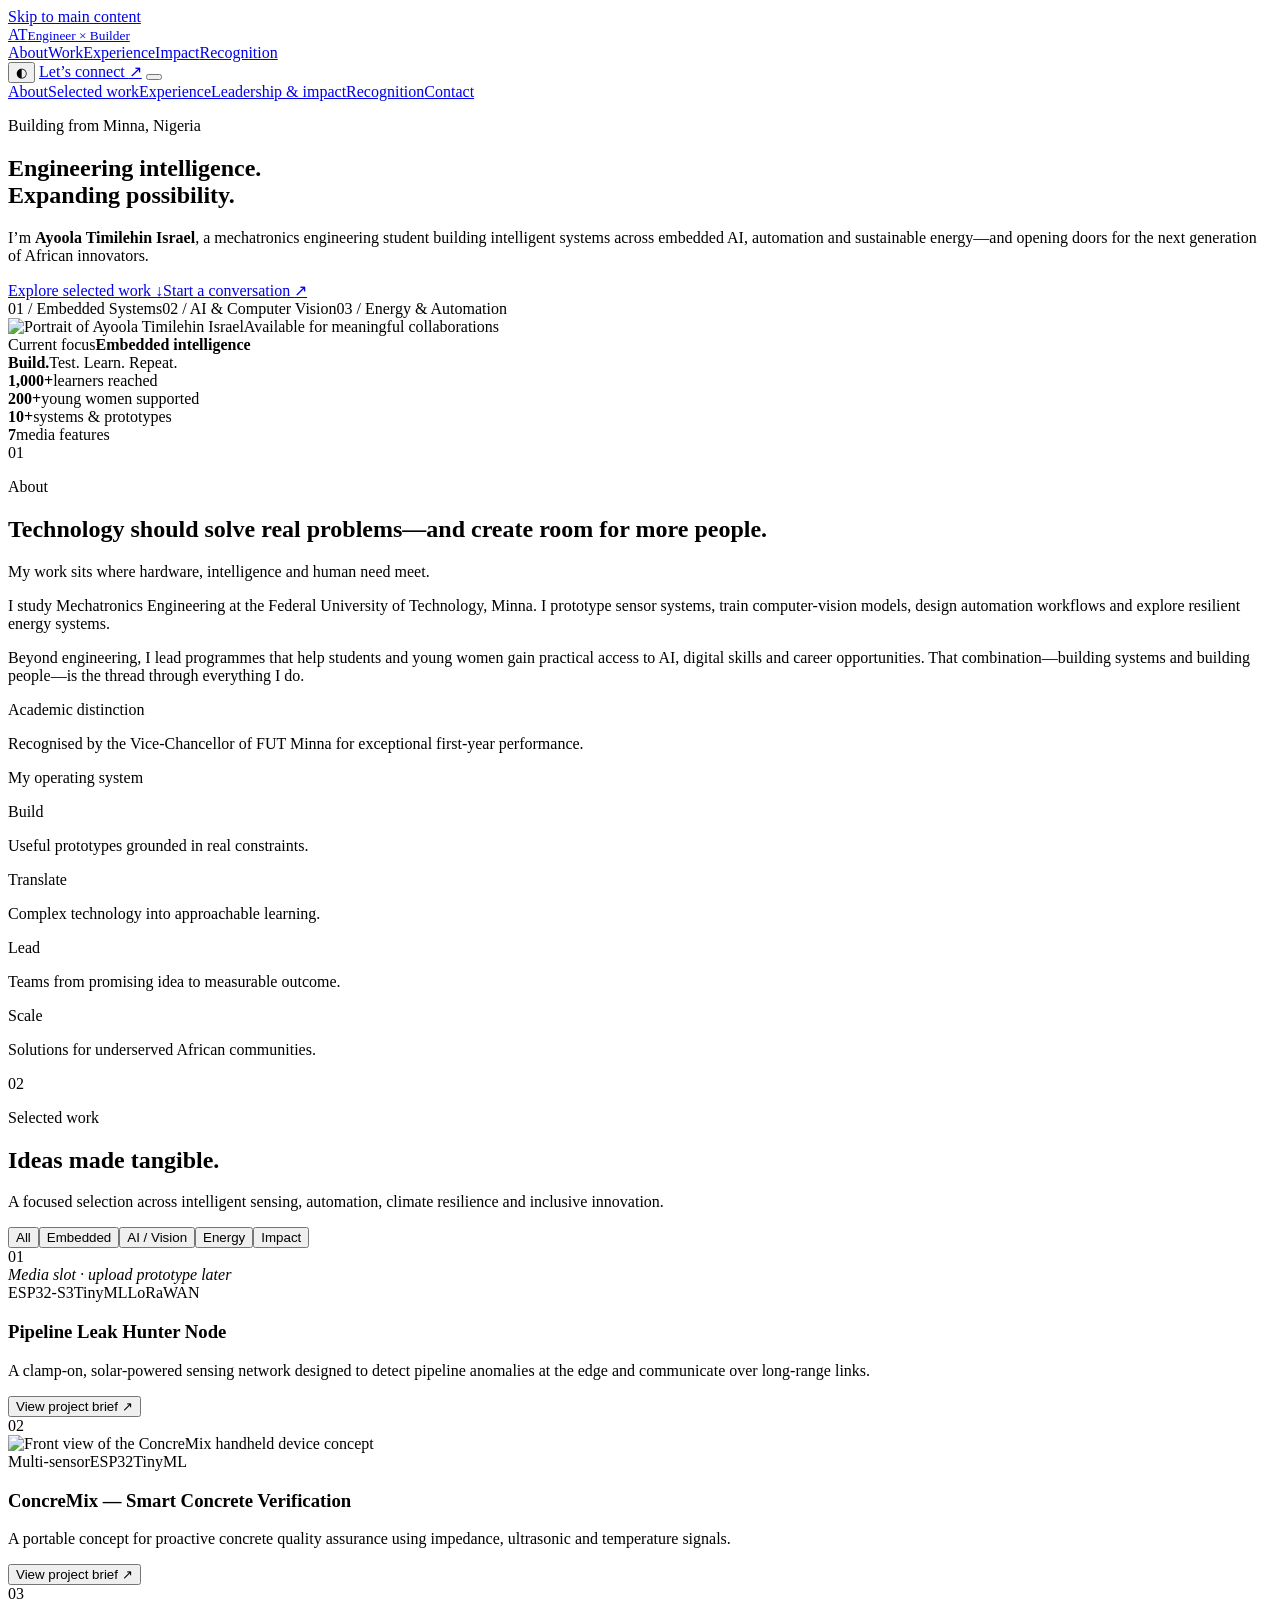
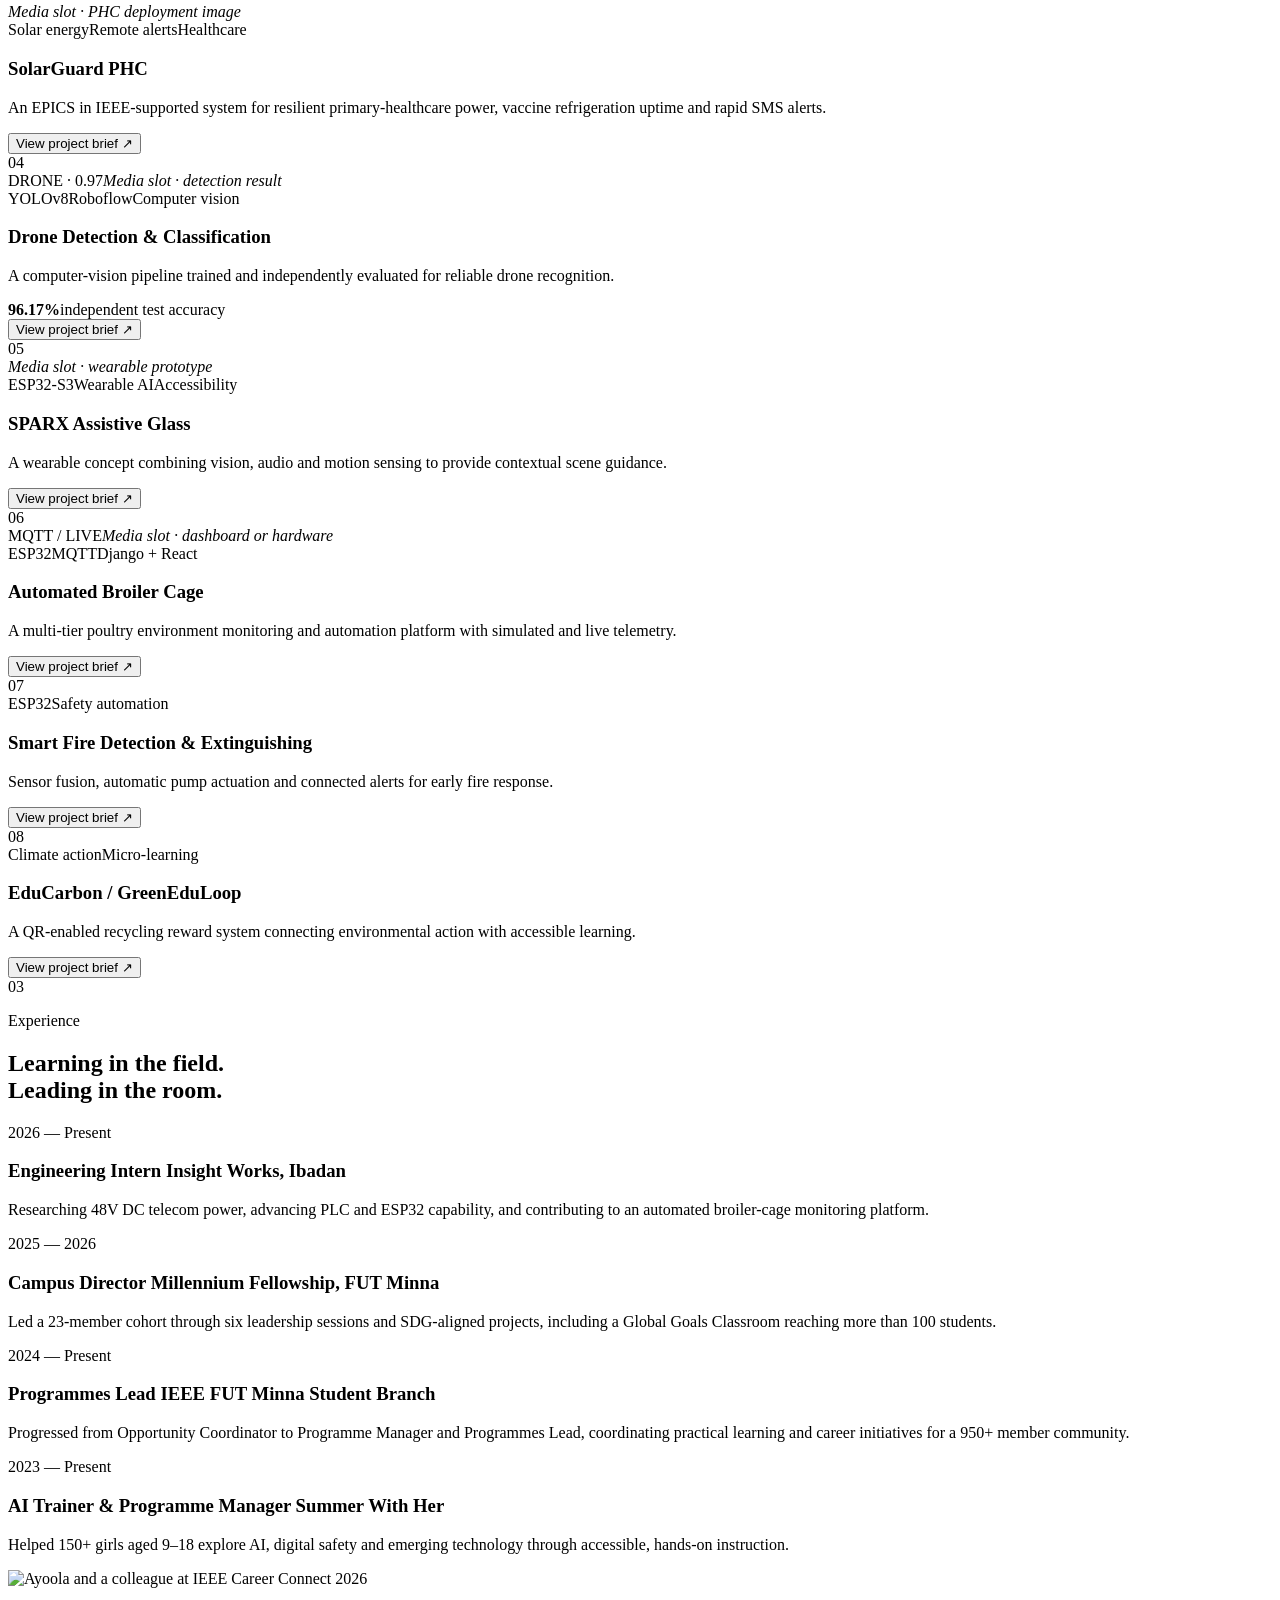
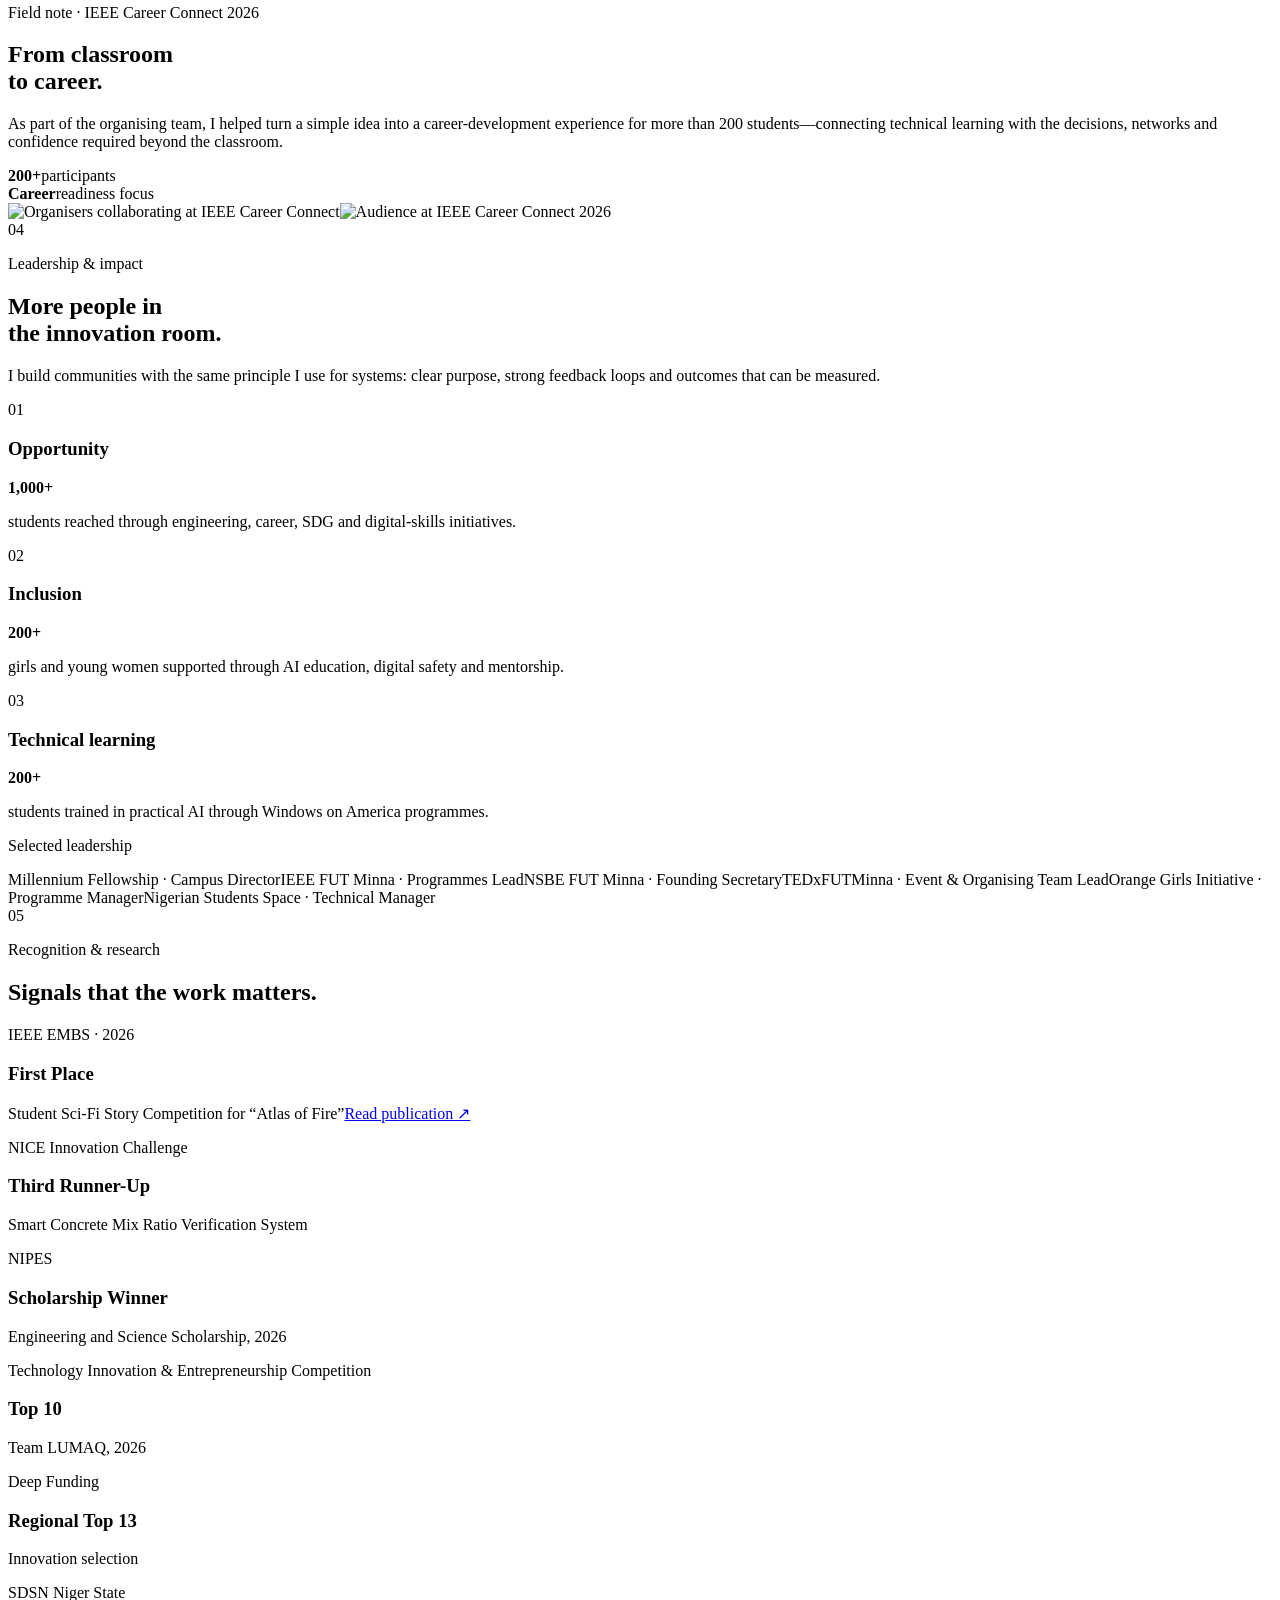
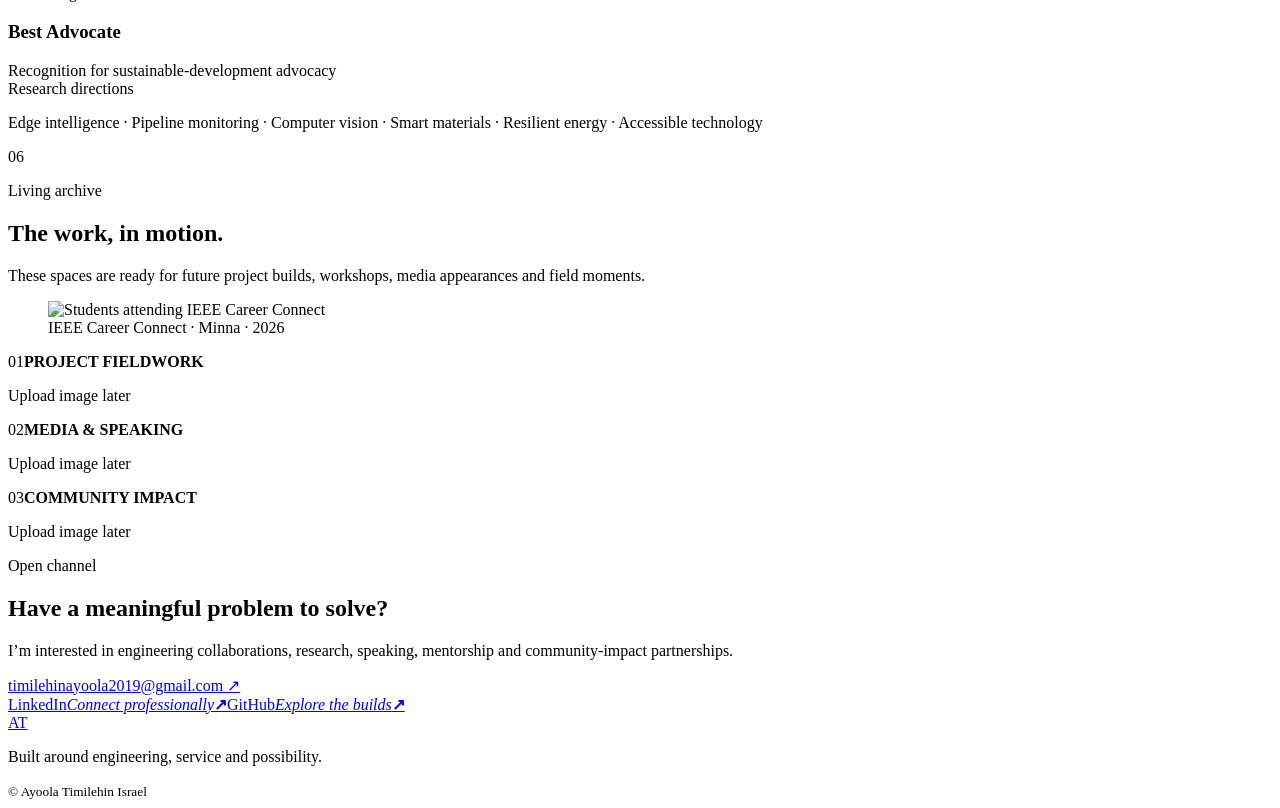
==== index.html @ f22aa119 "Build first portfolio experience" ====
<!doctype html>
<html lang="en">
<head>
  <meta charset="UTF-8" />
  <meta name="viewport" content="width=device-width, initial-scale=1" />
  <meta name="description" content="Portfolio of Ayoola Timilehin Israel — mechatronics engineering student, intelligent systems builder and community impact leader." />
  <meta name="theme-color" content="#07110f" />
  <title>Ayoola Timilehin Israel — Engineering × Impact</title>
  <link rel="preconnect" href="https://fonts.googleapis.com" />
  <link rel="preconnect" href="https://fonts.gstatic.com" crossorigin />
  <link href="https://fonts.googleapis.com/css2?family=DM+Mono:wght@400;500&family=Manrope:wght@400;500;600;700;800&display=swap" rel="stylesheet" />
  <link rel="icon" type="image/svg+xml" href="data:image/svg+xml,%3Csvg xmlns='http://www.w3.org/2000/svg' viewBox='0 0 64 64'%3E%3Crect width='64' height='64' rx='16' fill='%2307110f'/%3E%3Cpath d='M14 46 29 14h7l14 32h-9l-3-8H26l-3 8Zm15-16h7l-3.5-9Z' fill='%23b5ff3d'/%3E%3C/svg%3E" />
  <link rel="stylesheet" href="styles.css" />
</head>
<body>
  <a class="skip-link" href="#main-content">Skip to main content</a>
  <div class="noise" aria-hidden="true"></div>
  <header class="site-header" id="top">
    <a class="brand" href="#home" aria-label="Ayoola Timilehin home"><span>AT</span><small>Engineer × Builder</small></a>
    <nav class="desktop-nav" aria-label="Primary navigation">
      <a href="#about">About</a><a href="#work">Work</a><a href="#experience">Experience</a><a href="#impact">Impact</a><a href="#recognition">Recognition</a>
    </nav>
    <div class="header-actions">
      <button class="theme-toggle" type="button" aria-label="Toggle colour theme">◐</button>
      <a class="button button-small" href="#contact">Let’s connect <span>↗</span></a>
      <button class="menu-toggle" type="button" aria-expanded="false" aria-controls="mobile-nav"><span></span><span></span></button>
    </div>
    <nav class="mobile-nav" id="mobile-nav" aria-label="Mobile navigation">
      <a href="#about">About</a><a href="#work">Selected work</a><a href="#experience">Experience</a><a href="#impact">Leadership & impact</a><a href="#recognition">Recognition</a><a href="#contact">Contact</a>
    </nav>
  </header>

  <main id="main-content">
    <section class="hero" id="home">
      <div class="hero-copy reveal">
        <p class="eyebrow"><span class="pulse"></span> Building from Minna, Nigeria</p>
        <h1>Engineering intelligence.<br><span>Expanding possibility.</span></h1>
        <p class="hero-intro">I’m <strong>Ayoola Timilehin Israel</strong>, a mechatronics engineering student building intelligent systems across embedded AI, automation and sustainable energy—and opening doors for the next generation of African innovators.</p>
        <div class="hero-actions"><a class="button" href="#work">Explore selected work <span>↓</span></a><a class="text-link" href="mailto:timilehinayoola2019@gmail.com">Start a conversation <span>↗</span></a></div>
        <div class="hero-disciplines"><span>01 / Embedded Systems</span><span>02 / AI & Computer Vision</span><span>03 / Energy & Automation</span></div>
      </div>
      <div class="hero-visual reveal">
        <div class="portrait-frame"><img src="assets/images/timilehin-headshot.jpg" alt="Portrait of Ayoola Timilehin Israel" /><span class="portrait-tag">Available for meaningful collaborations</span></div>
        <div class="orbit orbit-one"></div><div class="orbit orbit-two"></div>
        <div class="floating-note note-one"><span>Current focus</span><strong>Embedded intelligence</strong></div>
        <div class="floating-note note-two"><strong>Build.</strong><span>Test. Learn. Repeat.</span></div>
      </div>
    </section>

    <section class="signal-strip" aria-label="Portfolio highlights">
      <div><strong>1,000+</strong><span>learners reached</span></div><div><strong>200+</strong><span>young women supported</span></div><div><strong>10+</strong><span>systems & prototypes</span></div><div><strong>7</strong><span>media features</span></div>
    </section>

    <section class="section about" id="about">
      <div class="section-index">01</div>
      <div class="section-heading reveal"><p class="eyebrow">About</p><h2>Technology should solve real problems—and create room for more people.</h2></div>
      <div class="about-grid">
        <div class="about-copy reveal"><p class="lead">My work sits where hardware, intelligence and human need meet.</p><p>I study Mechatronics Engineering at the Federal University of Technology, Minna. I prototype sensor systems, train computer-vision models, design automation workflows and explore resilient energy systems.</p><p>Beyond engineering, I lead programmes that help students and young women gain practical access to AI, digital skills and career opportunities. That combination—building systems and building people—is the thread through everything I do.</p><div class="mini-award"><span>Academic distinction</span><p>Recognised by the Vice-Chancellor of FUT Minna for exceptional first-year performance.</p></div></div>
        <div class="focus-board reveal"><p class="board-label">My operating system</p><div class="focus-item"><span>Build</span><p>Useful prototypes grounded in real constraints.</p></div><div class="focus-item"><span>Translate</span><p>Complex technology into approachable learning.</p></div><div class="focus-item"><span>Lead</span><p>Teams from promising idea to measurable outcome.</p></div><div class="focus-item"><span>Scale</span><p>Solutions for underserved African communities.</p></div></div>
      </div>
    </section>

    <section class="section work" id="work">
      <div class="section-index">02</div>
      <div class="section-heading split reveal"><div><p class="eyebrow">Selected work</p><h2>Ideas made tangible.</h2></div><p>A focused selection across intelligent sensing, automation, climate resilience and inclusive innovation.</p></div>
      <div class="filter-row" role="group" aria-label="Filter projects"><button class="filter active" data-filter="all">All</button><button class="filter" data-filter="embedded">Embedded</button><button class="filter" data-filter="ai">AI / Vision</button><button class="filter" data-filter="energy">Energy</button><button class="filter" data-filter="impact">Impact</button></div>
      <div class="projects-grid">
        <article class="project-card project-featured reveal" data-category="embedded ai"><div class="project-number">01</div><div class="project-visual visual-pipeline"><div class="pipeline-line"></div><span class="sensor sensor-a"></span><span class="sensor sensor-b"></span><span class="sensor sensor-c"></span><em>Media slot · upload prototype later</em></div><div class="project-copy"><div class="tags"><span>ESP32-S3</span><span>TinyML</span><span>LoRaWAN</span></div><h3>Pipeline Leak Hunter Node</h3><p>A clamp-on, solar-powered sensing network designed to detect pipeline anomalies at the edge and communicate over long-range links.</p><button class="project-link" data-project="pipeline">View project brief <span>↗</span></button></div></article>
        <article class="project-card reveal" data-category="embedded"><div class="project-number">02</div><div class="project-visual image-visual"><img src="assets/images/concremix-model-front.png" alt="Front view of the ConcreMix handheld device concept" /></div><div class="project-copy"><div class="tags"><span>Multi-sensor</span><span>ESP32</span><span>TinyML</span></div><h3>ConcreMix — Smart Concrete Verification</h3><p>A portable concept for proactive concrete quality assurance using impedance, ultrasonic and temperature signals.</p><button class="project-link" data-project="concremix">View project brief <span>↗</span></button></div></article>
        <article class="project-card reveal" data-category="energy embedded"><div class="project-number">03</div><div class="project-visual visual-solar"><div class="sun"></div><div class="panel"></div><em>Media slot · PHC deployment image</em></div><div class="project-copy"><div class="tags"><span>Solar energy</span><span>Remote alerts</span><span>Healthcare</span></div><h3>SolarGuard PHC</h3><p>An EPICS in IEEE-supported system for resilient primary-healthcare power, vaccine refrigeration uptime and rapid SMS alerts.</p><button class="project-link" data-project="solarguard">View project brief <span>↗</span></button></div></article>
        <article class="project-card reveal" data-category="ai"><div class="project-number">04</div><div class="project-visual visual-vision"><div class="reticle"></div><span>DRONE · 0.97</span><em>Media slot · detection result</em></div><div class="project-copy"><div class="tags"><span>YOLOv8</span><span>Roboflow</span><span>Computer vision</span></div><h3>Drone Detection & Classification</h3><p>A computer-vision pipeline trained and independently evaluated for reliable drone recognition.</p><div class="metric-inline"><strong>96.17%</strong><span>independent test accuracy</span></div><button class="project-link" data-project="drone">View project brief <span>↗</span></button></div></article>
        <article class="project-card reveal" data-category="embedded ai"><div class="project-number">05</div><div class="project-visual visual-glass"><div class="glass-left"></div><div class="glass-right"></div><em>Media slot · wearable prototype</em></div><div class="project-copy"><div class="tags"><span>ESP32-S3</span><span>Wearable AI</span><span>Accessibility</span></div><h3>SPARX Assistive Glass</h3><p>A wearable concept combining vision, audio and motion sensing to provide contextual scene guidance.</p><button class="project-link" data-project="sparx">View project brief <span>↗</span></button></div></article>
        <article class="project-card reveal" data-category="embedded impact"><div class="project-number">06</div><div class="project-visual visual-cage"><div class="cage-grid"></div><span>MQTT / LIVE</span><em>Media slot · dashboard or hardware</em></div><div class="project-copy"><div class="tags"><span>ESP32</span><span>MQTT</span><span>Django + React</span></div><h3>Automated Broiler Cage</h3><p>A multi-tier poultry environment monitoring and automation platform with simulated and live telemetry.</p><button class="project-link" data-project="broiler">View project brief <span>↗</span></button></div></article>
        <article class="project-card reveal project-secondary" data-category="embedded"><div class="project-number">07</div><div class="project-copy"><div class="tags"><span>ESP32</span><span>Safety automation</span></div><h3>Smart Fire Detection & Extinguishing</h3><p>Sensor fusion, automatic pump actuation and connected alerts for early fire response.</p><button class="project-link" data-project="fire">View project brief <span>↗</span></button></div></article>
        <article class="project-card reveal project-secondary" data-category="impact"><div class="project-number">08</div><div class="project-copy"><div class="tags"><span>Climate action</span><span>Micro-learning</span></div><h3>EduCarbon / GreenEduLoop</h3><p>A QR-enabled recycling reward system connecting environmental action with accessible learning.</p><button class="project-link" data-project="educarbon">View project brief <span>↗</span></button></div></article>
      </div>
    </section>

    <section class="section experience" id="experience">
      <div class="section-index">03</div><div class="section-heading reveal"><p class="eyebrow">Experience</p><h2>Learning in the field.<br>Leading in the room.</h2></div>
      <div class="timeline">
        <article class="timeline-item reveal"><div class="timeline-year">2026 — Present</div><div><h3>Engineering Intern <span>Insight Works, Ibadan</span></h3><p>Researching 48V DC telecom power, advancing PLC and ESP32 capability, and contributing to an automated broiler-cage monitoring platform.</p></div></article>
        <article class="timeline-item reveal"><div class="timeline-year">2025 — 2026</div><div><h3>Campus Director <span>Millennium Fellowship, FUT Minna</span></h3><p>Led a 23-member cohort through six leadership sessions and SDG-aligned projects, including a Global Goals Classroom reaching more than 100 students.</p></div></article>
        <article class="timeline-item reveal"><div class="timeline-year">2024 — Present</div><div><h3>Programmes Lead <span>IEEE FUT Minna Student Branch</span></h3><p>Progressed from Opportunity Coordinator to Programme Manager and Programmes Lead, coordinating practical learning and career initiatives for a 950+ member community.</p></div></article>
        <article class="timeline-item reveal"><div class="timeline-year">2023 — Present</div><div><h3>AI Trainer & Programme Manager <span>Summer With Her</span></h3><p>Helped 150+ girls aged 9–18 explore AI, digital safety and emerging technology through accessible, hands-on instruction.</p></div></article>
      </div>
    </section>

    <section class="career-connect feature-story">
      <div class="feature-image reveal"><img src="assets/images/ieee-career-connect-01.jpg" alt="Ayoola and a colleague at IEEE Career Connect 2026" /></div>
      <div class="feature-copy reveal"><p class="eyebrow">Field note · IEEE Career Connect 2026</p><h2>From classroom<br>to career.</h2><p>As part of the organising team, I helped turn a simple idea into a career-development experience for more than 200 students—connecting technical learning with the decisions, networks and confidence required beyond the classroom.</p><div class="feature-metrics"><div><strong>200+</strong><span>participants</span></div><div><strong>Career</strong><span>readiness focus</span></div></div></div>
      <div class="feature-gallery"><img src="assets/images/ieee-career-connect-02.jpg" alt="Organisers collaborating at IEEE Career Connect" /><img src="assets/images/ieee-career-connect-03.jpg" alt="Audience at IEEE Career Connect 2026" /></div>
    </section>

    <section class="section impact" id="impact">
      <div class="section-index">04</div><div class="section-heading split reveal"><div><p class="eyebrow">Leadership & impact</p><h2>More people in<br>the innovation room.</h2></div><p>I build communities with the same principle I use for systems: clear purpose, strong feedback loops and outcomes that can be measured.</p></div>
      <div class="impact-grid">
        <article class="impact-card reveal"><span>01</span><h3>Opportunity</h3><strong>1,000+</strong><p>students reached through engineering, career, SDG and digital-skills initiatives.</p></article>
        <article class="impact-card reveal"><span>02</span><h3>Inclusion</h3><strong>200+</strong><p>girls and young women supported through AI education, digital safety and mentorship.</p></article>
        <article class="impact-card reveal"><span>03</span><h3>Technical learning</h3><strong>200+</strong><p>students trained in practical AI through Windows on America programmes.</p></article>
      </div>
      <div class="roles-board reveal"><p class="board-label">Selected leadership</p><div class="roles-list"><span>Millennium Fellowship · Campus Director</span><span>IEEE FUT Minna · Programmes Lead</span><span>NSBE FUT Minna · Founding Secretary</span><span>TEDxFUTMinna · Event & Organising Team Lead</span><span>Orange Girls Initiative · Programme Manager</span><span>Nigerian Students Space · Technical Manager</span></div></div>
    </section>

    <section class="section recognition" id="recognition">
      <div class="section-index">05</div><div class="section-heading reveal"><p class="eyebrow">Recognition & research</p><h2>Signals that the work matters.</h2></div>
      <div class="recognition-grid">
        <article class="award-card lime reveal"><p>IEEE EMBS · 2026</p><h3>First Place</h3><span>Student Sci-Fi Story Competition for “Atlas of Fire”</span><a href="https://doi.org/10.1109/MPULS.2026.3716808" target="_blank" rel="noreferrer">Read publication ↗</a></article>
        <article class="award-card reveal"><p>NICE Innovation Challenge</p><h3>Third Runner-Up</h3><span>Smart Concrete Mix Ratio Verification System</span></article>
        <article class="award-card reveal"><p>NIPES</p><h3>Scholarship Winner</h3><span>Engineering and Science Scholarship, 2026</span></article>
        <article class="award-card reveal"><p>Technology Innovation & Entrepreneurship Competition</p><h3>Top 10</h3><span>Team LUMAQ, 2026</span></article>
        <article class="award-card reveal"><p>Deep Funding</p><h3>Regional Top 13</h3><span>Innovation selection</span></article>
        <article class="award-card reveal"><p>SDSN Niger State</p><h3>Best Advocate</h3><span>Recognition for sustainable-development advocacy</span></article>
      </div>
      <div class="research-line reveal"><span>Research directions</span><p>Edge intelligence · Pipeline monitoring · Computer vision · Smart materials · Resilient energy · Accessible technology</p></div>
    </section>

    <section class="section gallery" id="gallery">
      <div class="section-index">06</div><div class="section-heading split reveal"><div><p class="eyebrow">Living archive</p><h2>The work, in motion.</h2></div><p>These spaces are ready for future project builds, workshops, media appearances and field moments.</p></div>
      <div class="gallery-grid"><figure class="gallery-main reveal"><img src="assets/images/ieee-career-connect-03.jpg" alt="Students attending IEEE Career Connect" /><figcaption>IEEE Career Connect · Minna · 2026</figcaption></figure><div class="gallery-placeholder reveal"><span>01</span><strong>PROJECT FIELDWORK</strong><p>Upload image later</p></div><div class="gallery-placeholder reveal"><span>02</span><strong>MEDIA & SPEAKING</strong><p>Upload image later</p></div><div class="gallery-placeholder reveal"><span>03</span><strong>COMMUNITY IMPACT</strong><p>Upload image later</p></div></div>
    </section>

    <section class="contact" id="contact">
      <div class="contact-copy reveal"><p class="eyebrow">Open channel</p><h2>Have a meaningful problem to solve?</h2><p>I’m interested in engineering collaborations, research, speaking, mentorship and community-impact partnerships.</p><a class="contact-email" href="mailto:timilehinayoola2019@gmail.com">timilehinayoola2019@gmail.com <span>↗</span></a></div>
      <div class="contact-links reveal"><a href="https://www.linkedin.com/in/timilehin-ayoola-2a147622a" target="_blank" rel="noreferrer"><span>LinkedIn</span><em>Connect professionally</em><b>↗</b></a><a href="https://github.com/Elontim" target="_blank" rel="noreferrer"><span>GitHub</span><em>Explore the builds</em><b>↗</b></a></div>
    </section>
  </main>

  <footer><a class="brand" href="#top"><span>AT</span></a><p>Built around engineering, service and possibility.</p><small>© <span id="year"></span> Ayoola Timilehin Israel</small></footer>

  <dialog class="project-modal" id="project-modal"><button class="modal-close" aria-label="Close project details">×</button><p class="eyebrow" id="modal-kicker"></p><h2 id="modal-title"></h2><p id="modal-body"></p><div class="modal-grid"><div><span>Challenge</span><p id="modal-challenge"></p></div><div><span>Approach</span><p id="modal-approach"></p></div></div></dialog>
  <script src="script.js"></script>
</body>
</html>
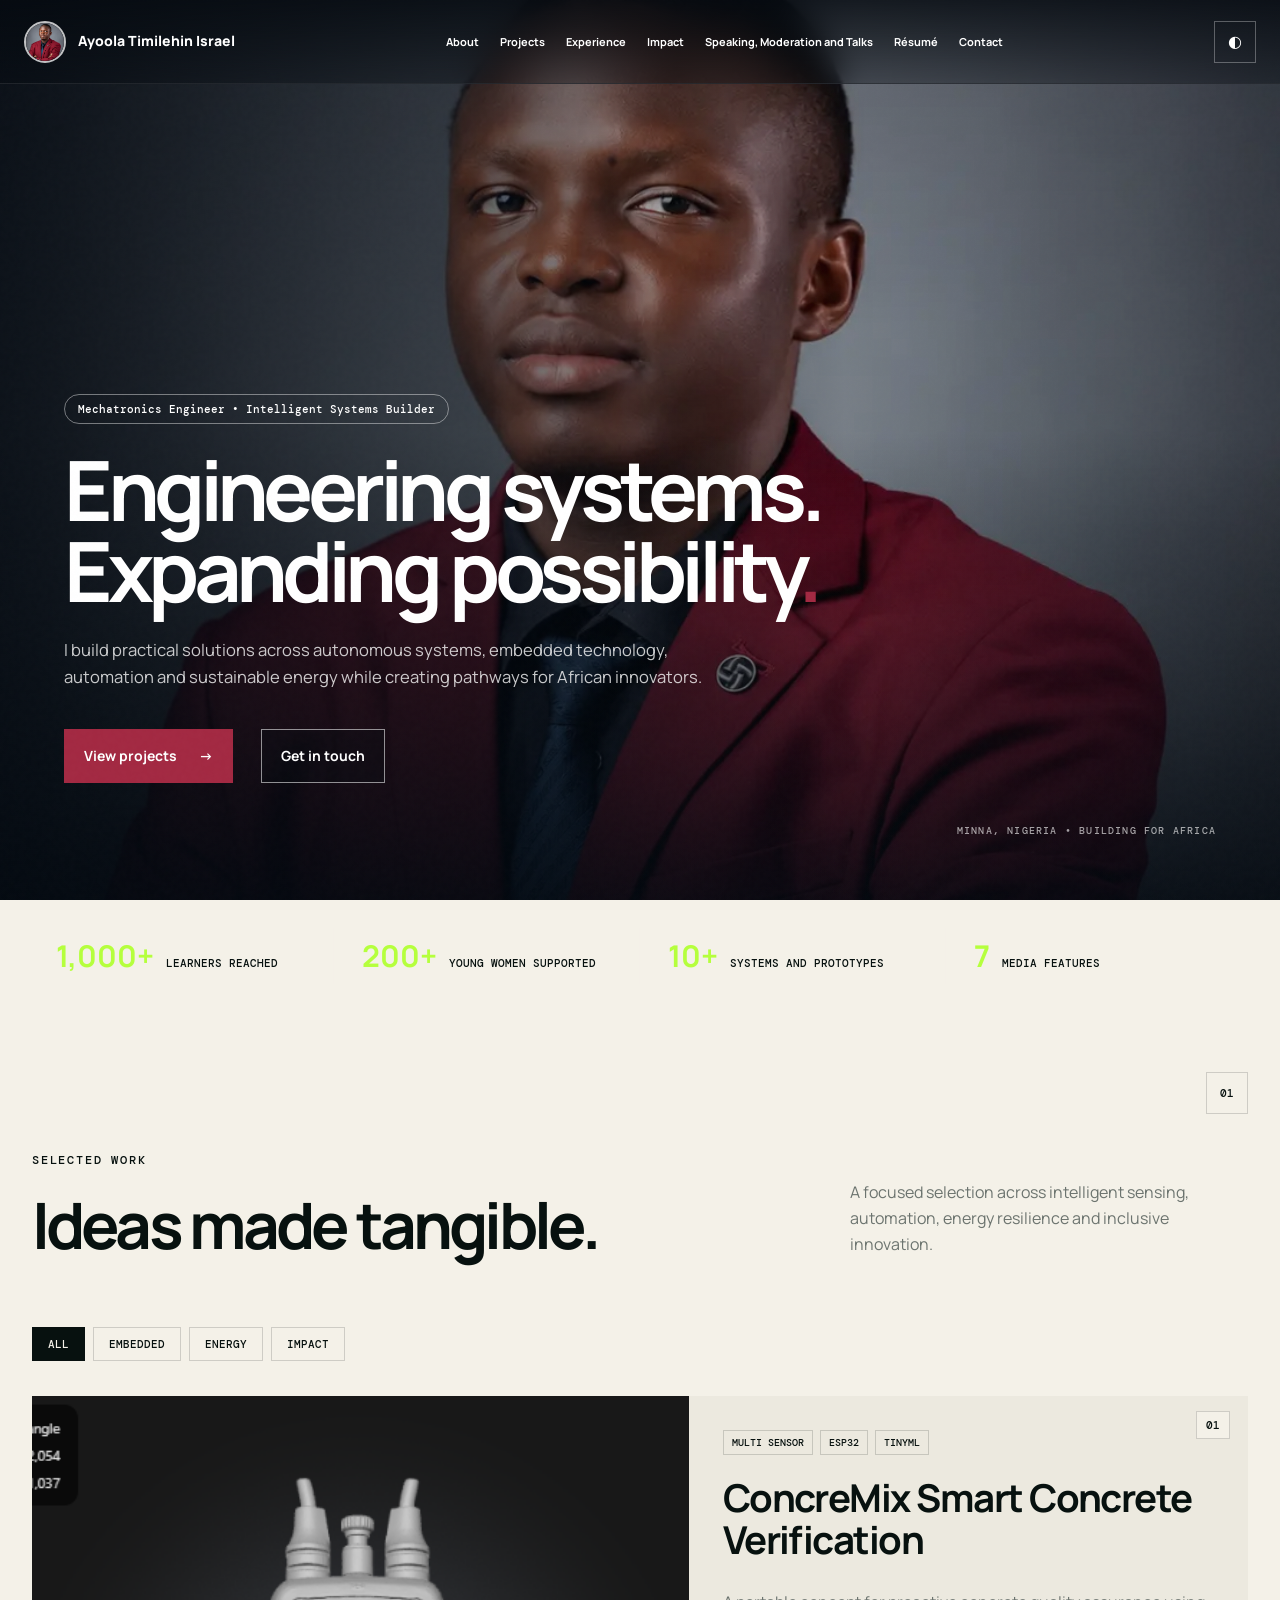
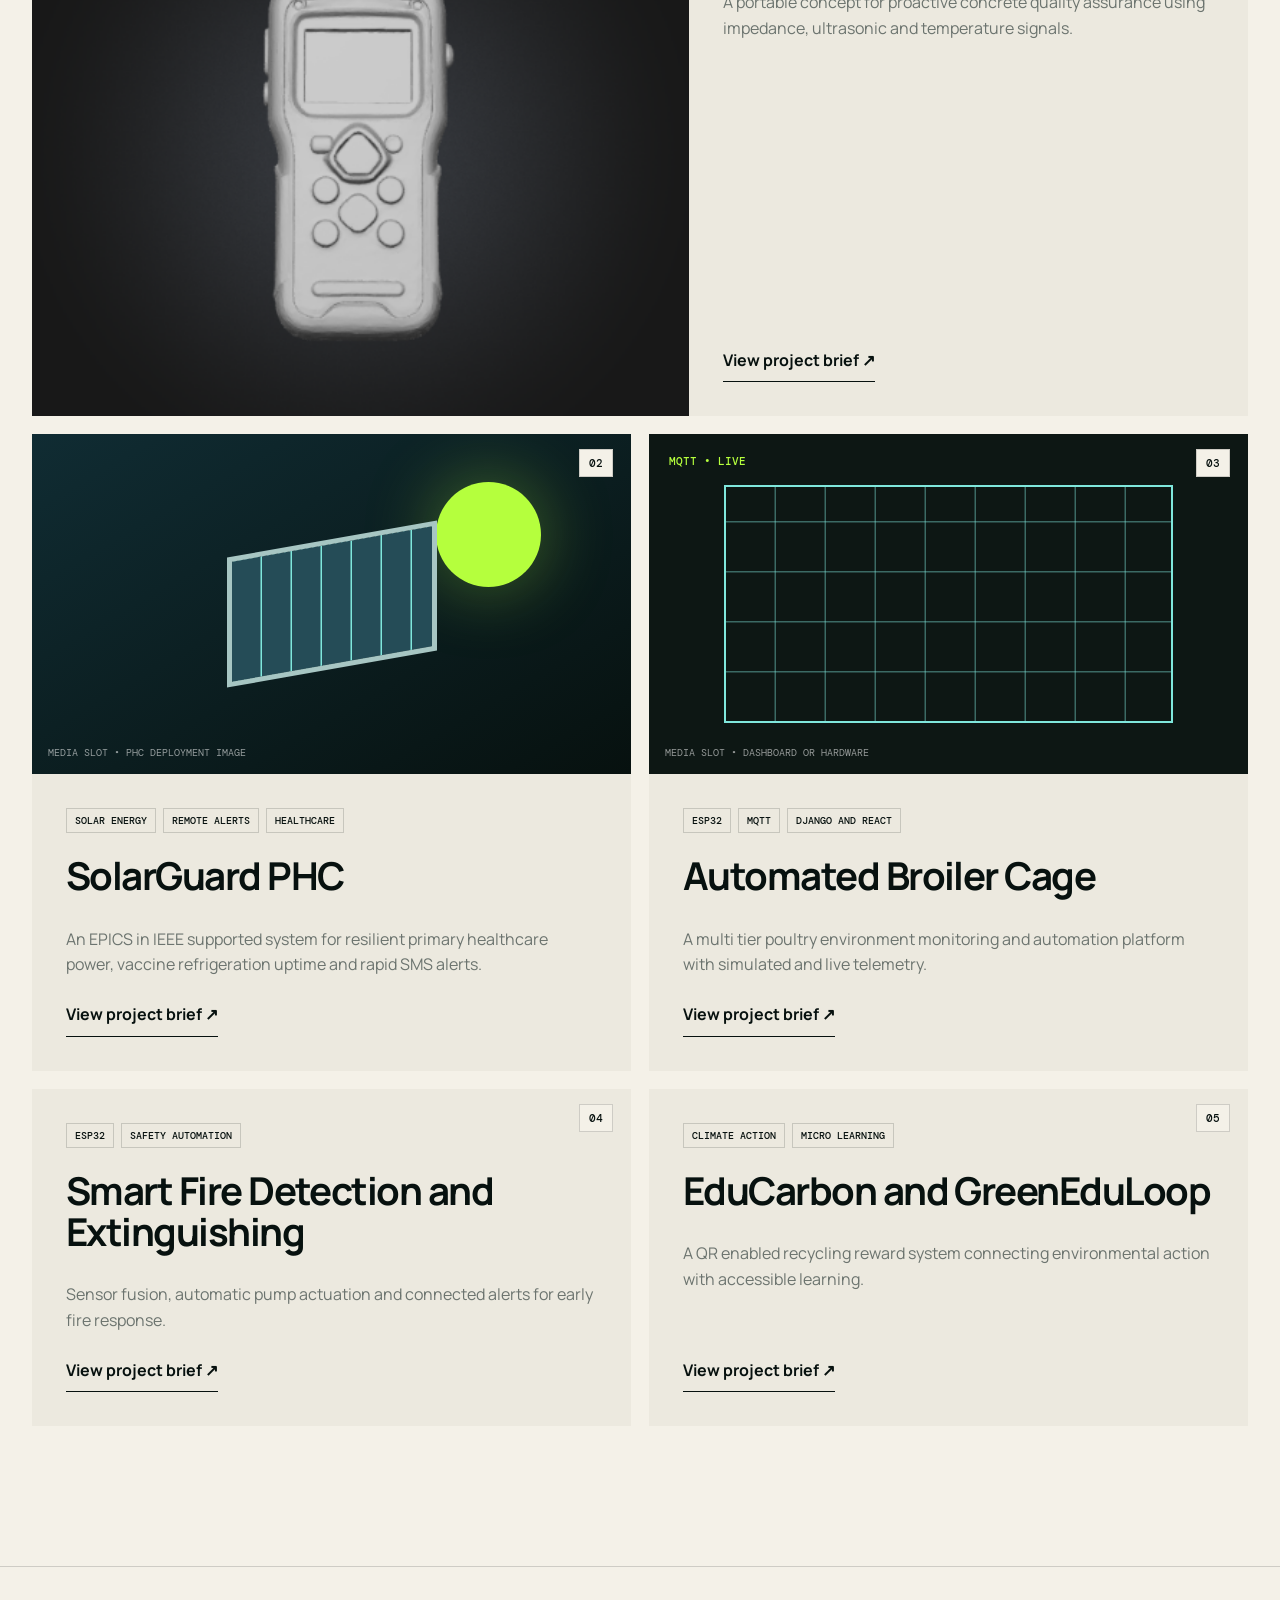
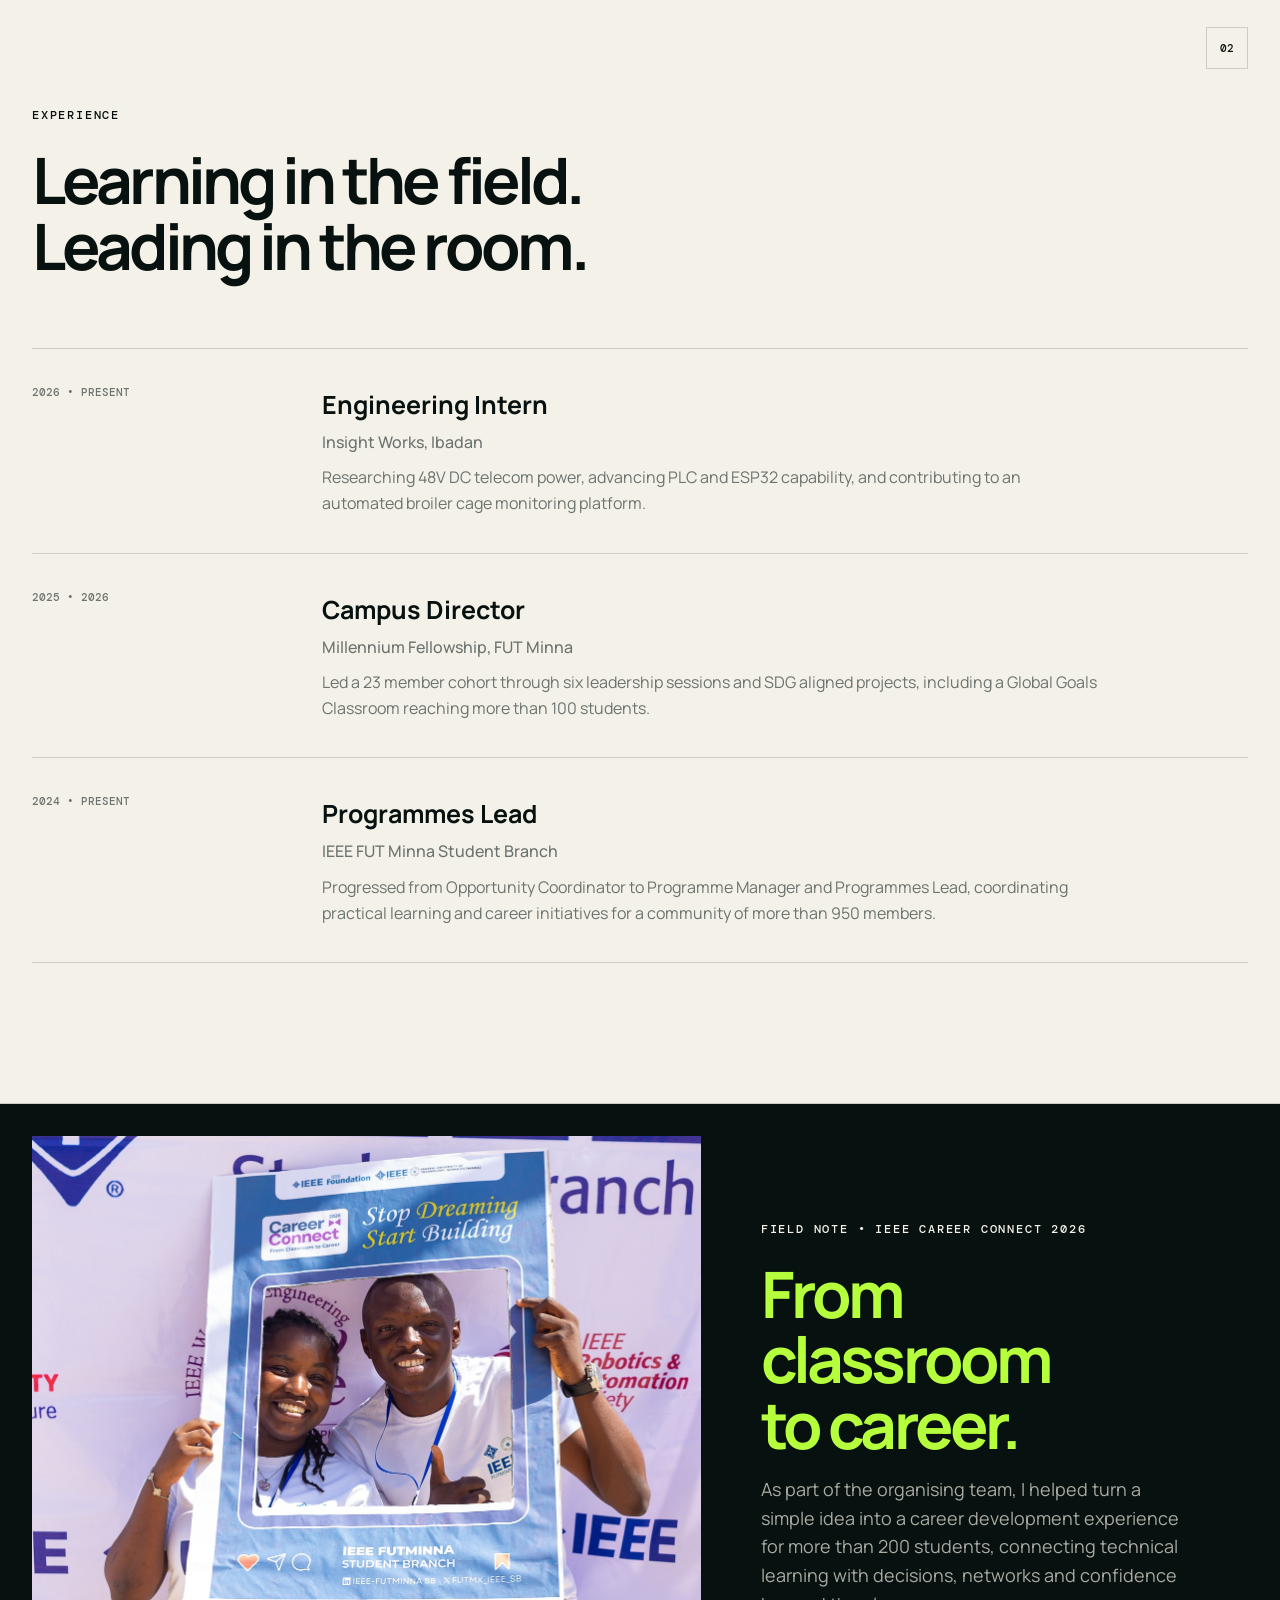
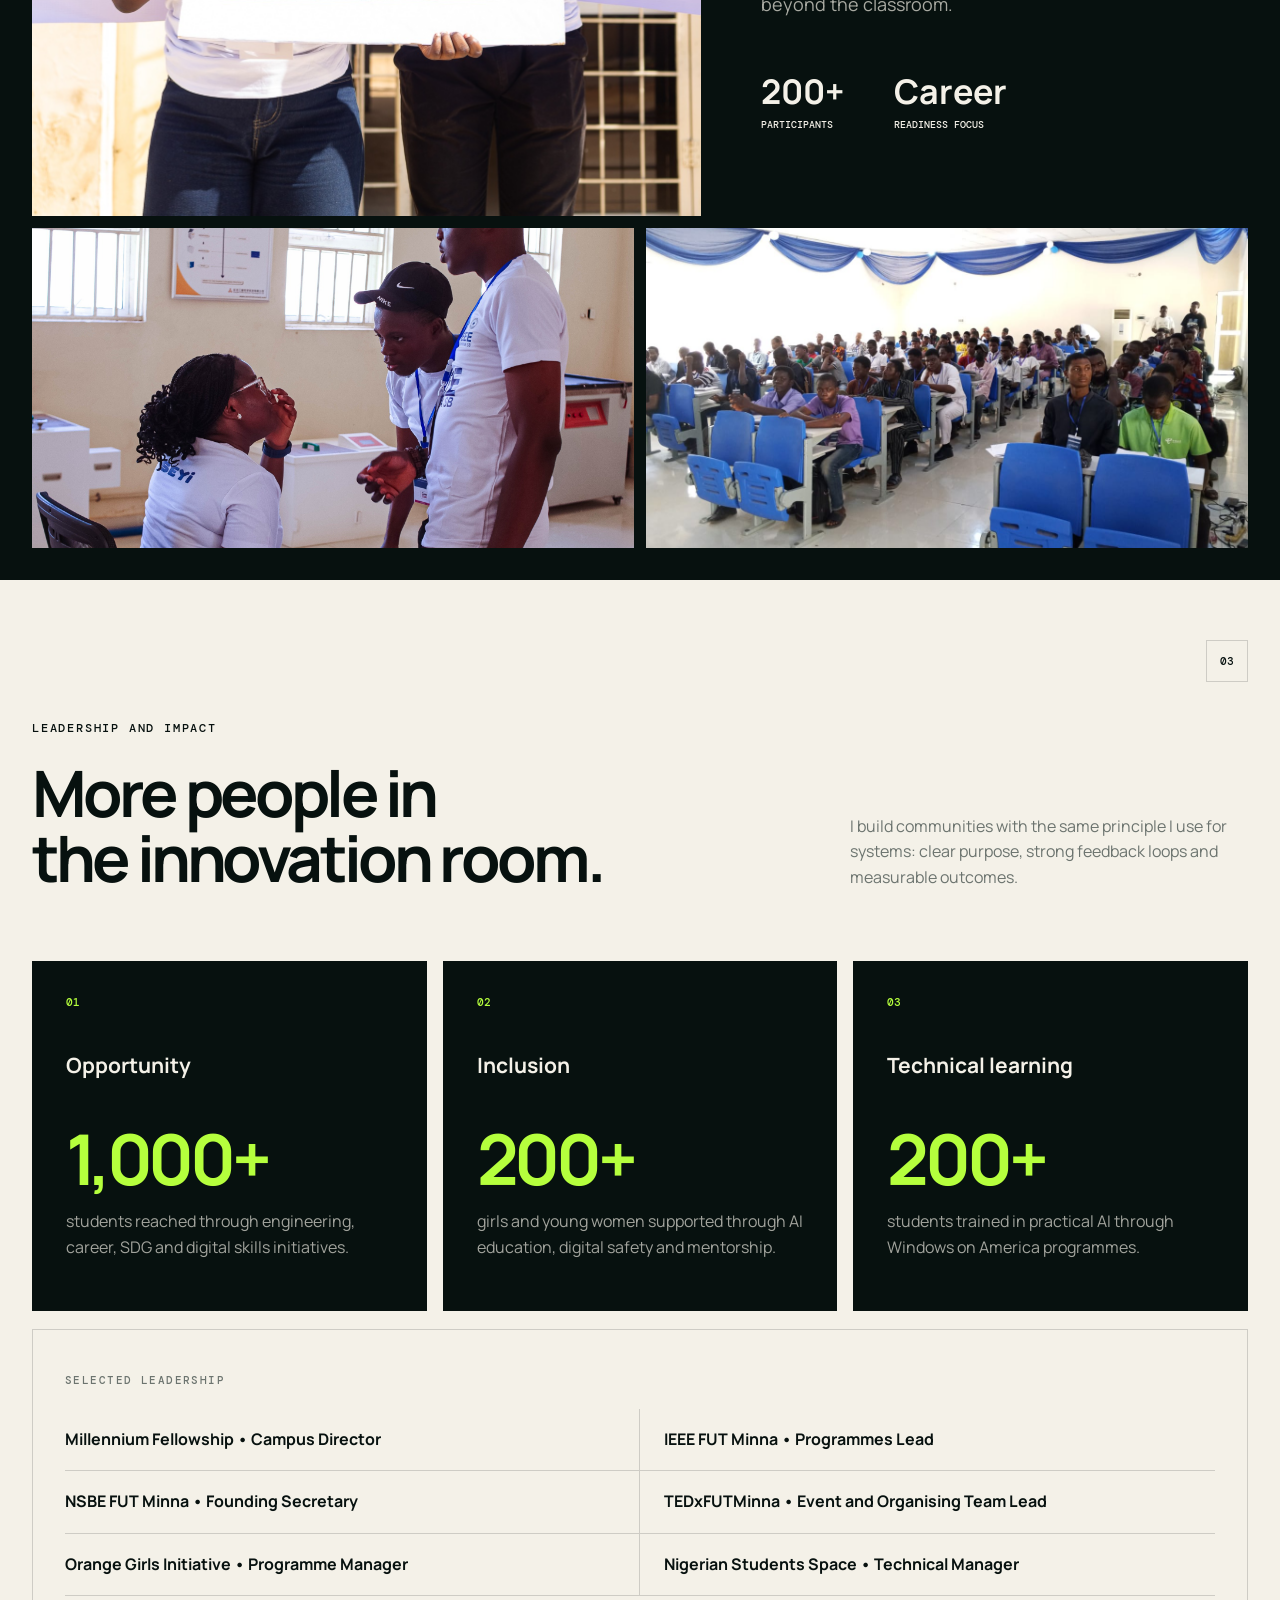
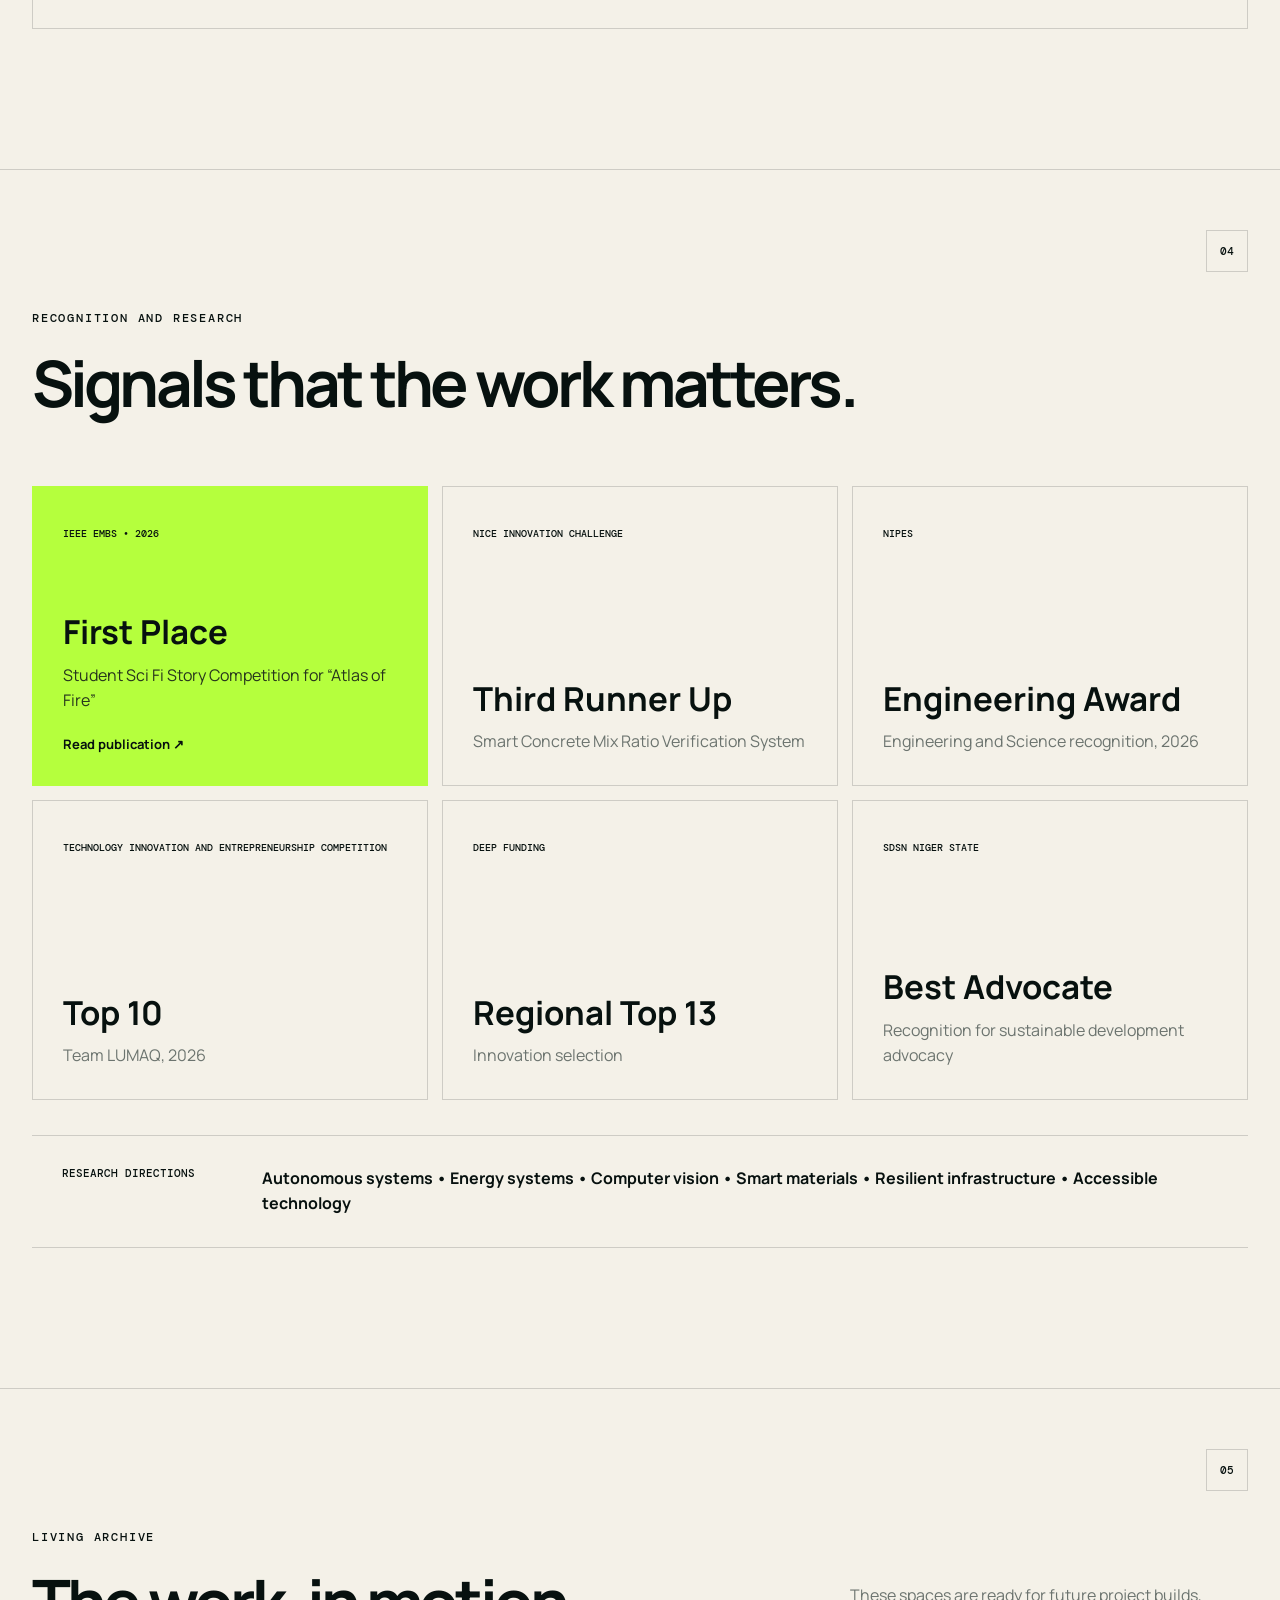
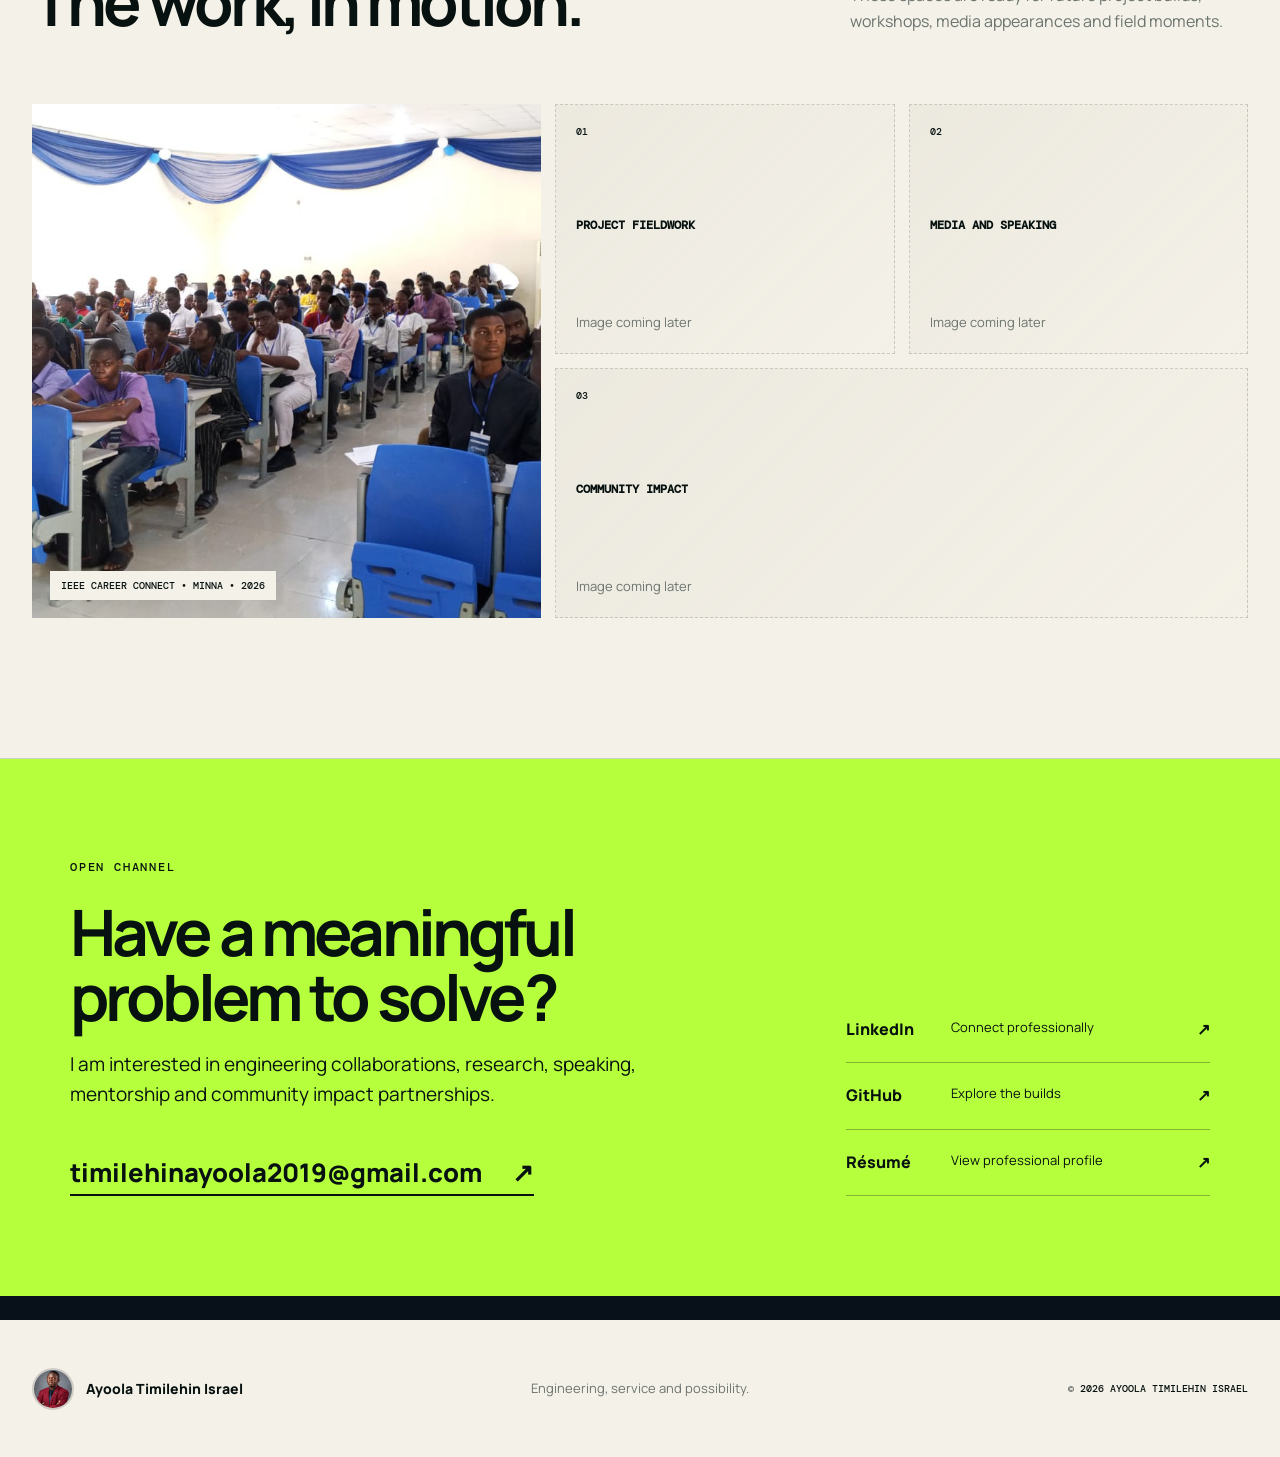
==== commit 363a7451: "Redesign portfolio with cinematic homepage" ====
--- a/index.html
+++ b/index.html
@@ -3,131 +3,60 @@
 <head>
   <meta charset="UTF-8" />
   <meta name="viewport" content="width=device-width, initial-scale=1" />
-  <meta name="description" content="Portfolio of Ayoola Timilehin Israel — mechatronics engineering student, intelligent systems builder and community impact leader." />
-  <meta name="theme-color" content="#07110f" />
-  <title>Ayoola Timilehin Israel — Engineering × Impact</title>
+  <meta name="description" content="Portfolio of Ayoola Timilehin Israel, a mechatronics engineer, intelligent systems builder and community impact leader." />
+  <meta name="theme-color" content="#081119" />
+  <title>Ayoola Timilehin Israel | Engineering and Impact</title>
   <link rel="preconnect" href="https://fonts.googleapis.com" />
   <link rel="preconnect" href="https://fonts.gstatic.com" crossorigin />
   <link href="https://fonts.googleapis.com/css2?family=DM+Mono:wght@400;500&family=Manrope:wght@400;500;600;700;800&display=swap" rel="stylesheet" />
-  <link rel="icon" type="image/svg+xml" href="data:image/svg+xml,%3Csvg xmlns='http://www.w3.org/2000/svg' viewBox='0 0 64 64'%3E%3Crect width='64' height='64' rx='16' fill='%2307110f'/%3E%3Cpath d='M14 46 29 14h7l14 32h-9l-3-8H26l-3 8Zm15-16h7l-3.5-9Z' fill='%23b5ff3d'/%3E%3C/svg%3E" />
+  <link rel="icon" type="image/webp" href="assets/images/timilehin-burgundy-portrait.webp" />
   <link rel="stylesheet" href="styles.css" />
 </head>
-<body>
+<body class="home-page">
   <a class="skip-link" href="#main-content">Skip to main content</a>
   <div class="noise" aria-hidden="true"></div>
-  <header class="site-header" id="top">
-    <a class="brand" href="#home" aria-label="Ayoola Timilehin home"><span>AT</span><small>Engineer × Builder</small></a>
-    <nav class="desktop-nav" aria-label="Primary navigation">
-      <a href="#about">About</a><a href="#work">Work</a><a href="#experience">Experience</a><a href="#impact">Impact</a><a href="#recognition">Recognition</a>
-    </nav>
-    <div class="header-actions">
-      <button class="theme-toggle" type="button" aria-label="Toggle colour theme">◐</button>
-      <a class="button button-small" href="#contact">Let’s connect <span>↗</span></a>
-      <button class="menu-toggle" type="button" aria-expanded="false" aria-controls="mobile-nav"><span></span><span></span></button>
-    </div>
-    <nav class="mobile-nav" id="mobile-nav" aria-label="Mobile navigation">
-      <a href="#about">About</a><a href="#work">Selected work</a><a href="#experience">Experience</a><a href="#impact">Leadership & impact</a><a href="#recognition">Recognition</a><a href="#contact">Contact</a>
-    </nav>
+  <header class="site-header home-header" id="top">
+    <a class="profile-brand" href="index.html" aria-label="Ayoola Timilehin home"><img src="assets/images/timilehin-burgundy-portrait.webp" alt="" /><span>Ayoola Timilehin Israel</span></a>
+    <nav class="desktop-nav" aria-label="Primary navigation"><a href="about.html">About</a><a href="#work">Projects</a><a href="#experience">Experience</a><a href="#impact">Impact</a><a href="speaking.html">Speaking, Moderation and Talks</a><a href="https://drive.google.com/file/d/1Q_g9N8d5vsVfW5GfV8KbFUn3ZHmUaMl0/view?usp=drive_link" target="_blank" rel="noreferrer">Résumé</a><a href="#contact">Contact</a></nav>
+    <div class="header-actions"><button class="theme-toggle" type="button" aria-label="Toggle colour theme">◐</button><button class="menu-toggle" type="button" aria-expanded="false" aria-controls="mobile-nav"><span></span><span></span></button></div>
+    <nav class="mobile-nav" id="mobile-nav" aria-label="Mobile navigation"><a href="about.html">About</a><a href="#work">Projects</a><a href="#experience">Experience</a><a href="#impact">Impact</a><a href="speaking.html">Speaking, Moderation and Talks</a><a href="https://drive.google.com/file/d/1Q_g9N8d5vsVfW5GfV8KbFUn3ZHmUaMl0/view?usp=drive_link" target="_blank" rel="noreferrer">Résumé</a><a href="#contact">Contact</a></nav>
   </header>
 
   <main id="main-content">
-    <section class="hero" id="home">
-      <div class="hero-copy reveal">
-        <p class="eyebrow"><span class="pulse"></span> Building from Minna, Nigeria</p>
-        <h1>Engineering intelligence.<br><span>Expanding possibility.</span></h1>
-        <p class="hero-intro">I’m <strong>Ayoola Timilehin Israel</strong>, a mechatronics engineering student building intelligent systems across embedded AI, automation and sustainable energy—and opening doors for the next generation of African innovators.</p>
-        <div class="hero-actions"><a class="button" href="#work">Explore selected work <span>↓</span></a><a class="text-link" href="mailto:timilehinayoola2019@gmail.com">Start a conversation <span>↗</span></a></div>
-        <div class="hero-disciplines"><span>01 / Embedded Systems</span><span>02 / AI & Computer Vision</span><span>03 / Energy & Automation</span></div>
-      </div>
-      <div class="hero-visual reveal">
-        <div class="portrait-frame"><img src="assets/images/timilehin-headshot.jpg" alt="Portrait of Ayoola Timilehin Israel" /><span class="portrait-tag">Available for meaningful collaborations</span></div>
-        <div class="orbit orbit-one"></div><div class="orbit orbit-two"></div>
-        <div class="floating-note note-one"><span>Current focus</span><strong>Embedded intelligence</strong></div>
-        <div class="floating-note note-two"><strong>Build.</strong><span>Test. Learn. Repeat.</span></div>
+    <section class="cinematic-hero" id="home">
+      <div class="hero-overlay"></div>
+      <div class="cinematic-copy reveal"><p class="hero-pill">Mechatronics Engineer • Intelligent Systems Builder</p><h1>Engineering systems.<br />Expanding possibility<span>.</span></h1><p>I build practical solutions across autonomous systems, embedded technology, automation and sustainable energy while creating pathways for African innovators.</p><div class="hero-actions"><a class="button hero-primary" href="#work">View projects <span>→</span></a><a class="button hero-secondary" href="#contact">Get in touch</a></div></div>
+      <div class="hero-location">Minna, Nigeria • Building for Africa</div>
+    </section>
+
+    <section class="signal-strip" aria-label="Portfolio highlights"><div><strong>1,000+</strong><span>learners reached</span></div><div><strong>200+</strong><span>young women supported</span></div><div><strong>10+</strong><span>systems and prototypes</span></div><div><strong>7</strong><span>media features</span></div></section>
+
+    <section class="section work" id="work">
+      <div class="section-index">01</div><div class="section-heading split reveal"><div><p class="eyebrow">Selected work</p><h2>Ideas made tangible.</h2></div><p>A focused selection across intelligent sensing, automation, energy resilience and inclusive innovation.</p></div>
+      <div class="filter-row" role="group" aria-label="Filter projects"><button class="filter active" data-filter="all">All</button><button class="filter" data-filter="embedded">Embedded</button><button class="filter" data-filter="energy">Energy</button><button class="filter" data-filter="impact">Impact</button></div>
+      <div class="projects-grid">
+        <article class="project-card project-featured reveal" data-category="embedded"><div class="project-number">01</div><div class="project-visual image-visual"><img src="assets/images/concremix-model-front.png" alt="Front view of the ConcreMix handheld device concept" /></div><div class="project-copy"><div class="tags"><span>Multi sensor</span><span>ESP32</span><span>TinyML</span></div><h3>ConcreMix Smart Concrete Verification</h3><p>A portable concept for proactive concrete quality assurance using impedance, ultrasonic and temperature signals.</p><button class="project-link" data-project="concremix">View project brief <span>↗</span></button></div></article>
+        <article class="project-card reveal" data-category="energy embedded"><div class="project-number">02</div><div class="project-visual visual-solar"><div class="sun"></div><div class="panel"></div><em>Media slot • PHC deployment image</em></div><div class="project-copy"><div class="tags"><span>Solar energy</span><span>Remote alerts</span><span>Healthcare</span></div><h3>SolarGuard PHC</h3><p>An EPICS in IEEE supported system for resilient primary healthcare power, vaccine refrigeration uptime and rapid SMS alerts.</p><button class="project-link" data-project="solarguard">View project brief <span>↗</span></button></div></article>
+        <article class="project-card reveal" data-category="embedded impact"><div class="project-number">03</div><div class="project-visual visual-cage"><div class="cage-grid"></div><span>MQTT • LIVE</span><em>Media slot • dashboard or hardware</em></div><div class="project-copy"><div class="tags"><span>ESP32</span><span>MQTT</span><span>Django and React</span></div><h3>Automated Broiler Cage</h3><p>A multi tier poultry environment monitoring and automation platform with simulated and live telemetry.</p><button class="project-link" data-project="broiler">View project brief <span>↗</span></button></div></article>
+        <article class="project-card reveal project-secondary" data-category="embedded"><div class="project-number">04</div><div class="project-copy"><div class="tags"><span>ESP32</span><span>Safety automation</span></div><h3>Smart Fire Detection and Extinguishing</h3><p>Sensor fusion, automatic pump actuation and connected alerts for early fire response.</p><button class="project-link" data-project="fire">View project brief <span>↗</span></button></div></article>
+        <article class="project-card reveal project-secondary" data-category="impact"><div class="project-number">05</div><div class="project-copy"><div class="tags"><span>Climate action</span><span>Micro learning</span></div><h3>EduCarbon and GreenEduLoop</h3><p>A QR enabled recycling reward system connecting environmental action with accessible learning.</p><button class="project-link" data-project="educarbon">View project brief <span>↗</span></button></div></article>
       </div>
     </section>
 
-    <section class="signal-strip" aria-label="Portfolio highlights">
-      <div><strong>1,000+</strong><span>learners reached</span></div><div><strong>200+</strong><span>young women supported</span></div><div><strong>10+</strong><span>systems & prototypes</span></div><div><strong>7</strong><span>media features</span></div>
-    </section>
+    <section class="section experience" id="experience"><div class="section-index">02</div><div class="section-heading reveal"><p class="eyebrow">Experience</p><h2>Learning in the field.<br />Leading in the room.</h2></div><div class="timeline"><article class="timeline-item reveal"><div class="timeline-year">2026 • Present</div><div><h3>Engineering Intern <span>Insight Works, Ibadan</span></h3><p>Researching 48V DC telecom power, advancing PLC and ESP32 capability, and contributing to an automated broiler cage monitoring platform.</p></div></article><article class="timeline-item reveal"><div class="timeline-year">2025 • 2026</div><div><h3>Campus Director <span>Millennium Fellowship, FUT Minna</span></h3><p>Led a 23 member cohort through six leadership sessions and SDG aligned projects, including a Global Goals Classroom reaching more than 100 students.</p></div></article><article class="timeline-item reveal"><div class="timeline-year">2024 • Present</div><div><h3>Programmes Lead <span>IEEE FUT Minna Student Branch</span></h3><p>Progressed from Opportunity Coordinator to Programme Manager and Programmes Lead, coordinating practical learning and career initiatives for a community of more than 950 members.</p></div></article></div></section>
 
-    <section class="section about" id="about">
-      <div class="section-index">01</div>
-      <div class="section-heading reveal"><p class="eyebrow">About</p><h2>Technology should solve real problems—and create room for more people.</h2></div>
-      <div class="about-grid">
-        <div class="about-copy reveal"><p class="lead">My work sits where hardware, intelligence and human need meet.</p><p>I study Mechatronics Engineering at the Federal University of Technology, Minna. I prototype sensor systems, train computer-vision models, design automation workflows and explore resilient energy systems.</p><p>Beyond engineering, I lead programmes that help students and young women gain practical access to AI, digital skills and career opportunities. That combination—building systems and building people—is the thread through everything I do.</p><div class="mini-award"><span>Academic distinction</span><p>Recognised by the Vice-Chancellor of FUT Minna for exceptional first-year performance.</p></div></div>
-        <div class="focus-board reveal"><p class="board-label">My operating system</p><div class="focus-item"><span>Build</span><p>Useful prototypes grounded in real constraints.</p></div><div class="focus-item"><span>Translate</span><p>Complex technology into approachable learning.</p></div><div class="focus-item"><span>Lead</span><p>Teams from promising idea to measurable outcome.</p></div><div class="focus-item"><span>Scale</span><p>Solutions for underserved African communities.</p></div></div>
-      </div>
-    </section>
+    <section class="career-connect feature-story"><div class="feature-image reveal"><img src="assets/images/ieee-career-connect-01.jpg" alt="Ayoola and a colleague at IEEE Career Connect 2026" /></div><div class="feature-copy reveal"><p class="eyebrow">Field note • IEEE Career Connect 2026</p><h2>From classroom<br />to career.</h2><p>As part of the organising team, I helped turn a simple idea into a career development experience for more than 200 students, connecting technical learning with decisions, networks and confidence beyond the classroom.</p><div class="feature-metrics"><div><strong>200+</strong><span>participants</span></div><div><strong>Career</strong><span>readiness focus</span></div></div></div><div class="feature-gallery"><img src="assets/images/ieee-career-connect-02.jpg" alt="Organisers collaborating at IEEE Career Connect" /><img src="assets/images/ieee-career-connect-03.jpg" alt="Audience at IEEE Career Connect 2026" /></div></section>
 
-    <section class="section work" id="work">
-      <div class="section-index">02</div>
-      <div class="section-heading split reveal"><div><p class="eyebrow">Selected work</p><h2>Ideas made tangible.</h2></div><p>A focused selection across intelligent sensing, automation, climate resilience and inclusive innovation.</p></div>
-      <div class="filter-row" role="group" aria-label="Filter projects"><button class="filter active" data-filter="all">All</button><button class="filter" data-filter="embedded">Embedded</button><button class="filter" data-filter="ai">AI / Vision</button><button class="filter" data-filter="energy">Energy</button><button class="filter" data-filter="impact">Impact</button></div>
-      <div class="projects-grid">
-        <article class="project-card project-featured reveal" data-category="embedded ai"><div class="project-number">01</div><div class="project-visual visual-pipeline"><div class="pipeline-line"></div><span class="sensor sensor-a"></span><span class="sensor sensor-b"></span><span class="sensor sensor-c"></span><em>Media slot · upload prototype later</em></div><div class="project-copy"><div class="tags"><span>ESP32-S3</span><span>TinyML</span><span>LoRaWAN</span></div><h3>Pipeline Leak Hunter Node</h3><p>A clamp-on, solar-powered sensing network designed to detect pipeline anomalies at the edge and communicate over long-range links.</p><button class="project-link" data-project="pipeline">View project brief <span>↗</span></button></div></article>
-        <article class="project-card reveal" data-category="embedded"><div class="project-number">02</div><div class="project-visual image-visual"><img src="assets/images/concremix-model-front.png" alt="Front view of the ConcreMix handheld device concept" /></div><div class="project-copy"><div class="tags"><span>Multi-sensor</span><span>ESP32</span><span>TinyML</span></div><h3>ConcreMix — Smart Concrete Verification</h3><p>A portable concept for proactive concrete quality assurance using impedance, ultrasonic and temperature signals.</p><button class="project-link" data-project="concremix">View project brief <span>↗</span></button></div></article>
-        <article class="project-card reveal" data-category="energy embedded"><div class="project-number">03</div><div class="project-visual visual-solar"><div class="sun"></div><div class="panel"></div><em>Media slot · PHC deployment image</em></div><div class="project-copy"><div class="tags"><span>Solar energy</span><span>Remote alerts</span><span>Healthcare</span></div><h3>SolarGuard PHC</h3><p>An EPICS in IEEE-supported system for resilient primary-healthcare power, vaccine refrigeration uptime and rapid SMS alerts.</p><button class="project-link" data-project="solarguard">View project brief <span>↗</span></button></div></article>
-        <article class="project-card reveal" data-category="ai"><div class="project-number">04</div><div class="project-visual visual-vision"><div class="reticle"></div><span>DRONE · 0.97</span><em>Media slot · detection result</em></div><div class="project-copy"><div class="tags"><span>YOLOv8</span><span>Roboflow</span><span>Computer vision</span></div><h3>Drone Detection & Classification</h3><p>A computer-vision pipeline trained and independently evaluated for reliable drone recognition.</p><div class="metric-inline"><strong>96.17%</strong><span>independent test accuracy</span></div><button class="project-link" data-project="drone">View project brief <span>↗</span></button></div></article>
-        <article class="project-card reveal" data-category="embedded ai"><div class="project-number">05</div><div class="project-visual visual-glass"><div class="glass-left"></div><div class="glass-right"></div><em>Media slot · wearable prototype</em></div><div class="project-copy"><div class="tags"><span>ESP32-S3</span><span>Wearable AI</span><span>Accessibility</span></div><h3>SPARX Assistive Glass</h3><p>A wearable concept combining vision, audio and motion sensing to provide contextual scene guidance.</p><button class="project-link" data-project="sparx">View project brief <span>↗</span></button></div></article>
-        <article class="project-card reveal" data-category="embedded impact"><div class="project-number">06</div><div class="project-visual visual-cage"><div class="cage-grid"></div><span>MQTT / LIVE</span><em>Media slot · dashboard or hardware</em></div><div class="project-copy"><div class="tags"><span>ESP32</span><span>MQTT</span><span>Django + React</span></div><h3>Automated Broiler Cage</h3><p>A multi-tier poultry environment monitoring and automation platform with simulated and live telemetry.</p><button class="project-link" data-project="broiler">View project brief <span>↗</span></button></div></article>
-        <article class="project-card reveal project-secondary" data-category="embedded"><div class="project-number">07</div><div class="project-copy"><div class="tags"><span>ESP32</span><span>Safety automation</span></div><h3>Smart Fire Detection & Extinguishing</h3><p>Sensor fusion, automatic pump actuation and connected alerts for early fire response.</p><button class="project-link" data-project="fire">View project brief <span>↗</span></button></div></article>
-        <article class="project-card reveal project-secondary" data-category="impact"><div class="project-number">08</div><div class="project-copy"><div class="tags"><span>Climate action</span><span>Micro-learning</span></div><h3>EduCarbon / GreenEduLoop</h3><p>A QR-enabled recycling reward system connecting environmental action with accessible learning.</p><button class="project-link" data-project="educarbon">View project brief <span>↗</span></button></div></article>
-      </div>
-    </section>
+    <section class="section impact" id="impact"><div class="section-index">03</div><div class="section-heading split reveal"><div><p class="eyebrow">Leadership and impact</p><h2>More people in<br />the innovation room.</h2></div><p>I build communities with the same principle I use for systems: clear purpose, strong feedback loops and measurable outcomes.</p></div><div class="impact-grid"><article class="impact-card reveal"><span>01</span><h3>Opportunity</h3><strong>1,000+</strong><p>students reached through engineering, career, SDG and digital skills initiatives.</p></article><article class="impact-card reveal"><span>02</span><h3>Inclusion</h3><strong>200+</strong><p>girls and young women supported through AI education, digital safety and mentorship.</p></article><article class="impact-card reveal"><span>03</span><h3>Technical learning</h3><strong>200+</strong><p>students trained in practical AI through Windows on America programmes.</p></article></div><div class="roles-board reveal"><p class="board-label">Selected leadership</p><div class="roles-list"><span>Millennium Fellowship • Campus Director</span><span>IEEE FUT Minna • Programmes Lead</span><span>NSBE FUT Minna • Founding Secretary</span><span>TEDxFUTMinna • Event and Organising Team Lead</span><span>Orange Girls Initiative • Programme Manager</span><span>Nigerian Students Space • Technical Manager</span></div></div></section>
 
-    <section class="section experience" id="experience">
-      <div class="section-index">03</div><div class="section-heading reveal"><p class="eyebrow">Experience</p><h2>Learning in the field.<br>Leading in the room.</h2></div>
-      <div class="timeline">
-        <article class="timeline-item reveal"><div class="timeline-year">2026 — Present</div><div><h3>Engineering Intern <span>Insight Works, Ibadan</span></h3><p>Researching 48V DC telecom power, advancing PLC and ESP32 capability, and contributing to an automated broiler-cage monitoring platform.</p></div></article>
-        <article class="timeline-item reveal"><div class="timeline-year">2025 — 2026</div><div><h3>Campus Director <span>Millennium Fellowship, FUT Minna</span></h3><p>Led a 23-member cohort through six leadership sessions and SDG-aligned projects, including a Global Goals Classroom reaching more than 100 students.</p></div></article>
-        <article class="timeline-item reveal"><div class="timeline-year">2024 — Present</div><div><h3>Programmes Lead <span>IEEE FUT Minna Student Branch</span></h3><p>Progressed from Opportunity Coordinator to Programme Manager and Programmes Lead, coordinating practical learning and career initiatives for a 950+ member community.</p></div></article>
-        <article class="timeline-item reveal"><div class="timeline-year">2023 — Present</div><div><h3>AI Trainer & Programme Manager <span>Summer With Her</span></h3><p>Helped 150+ girls aged 9–18 explore AI, digital safety and emerging technology through accessible, hands-on instruction.</p></div></article>
-      </div>
-    </section>
+    <section class="section recognition" id="recognition"><div class="section-index">04</div><div class="section-heading reveal"><p class="eyebrow">Recognition and research</p><h2>Signals that the work matters.</h2></div><div class="recognition-grid"><article class="award-card lime reveal"><p>IEEE EMBS • 2026</p><h3>First Place</h3><span>Student Sci Fi Story Competition for “Atlas of Fire”</span><a href="https://doi.org/10.1109/MPULS.2026.3716808" target="_blank" rel="noreferrer">Read publication ↗</a></article><article class="award-card reveal"><p>NICE Innovation Challenge</p><h3>Third Runner Up</h3><span>Smart Concrete Mix Ratio Verification System</span></article><article class="award-card reveal"><p>NIPES</p><h3>Engineering Award</h3><span>Engineering and Science recognition, 2026</span></article><article class="award-card reveal"><p>Technology Innovation and Entrepreneurship Competition</p><h3>Top 10</h3><span>Team LUMAQ, 2026</span></article><article class="award-card reveal"><p>Deep Funding</p><h3>Regional Top 13</h3><span>Innovation selection</span></article><article class="award-card reveal"><p>SDSN Niger State</p><h3>Best Advocate</h3><span>Recognition for sustainable development advocacy</span></article></div><div class="research-line reveal"><span>Research directions</span><p>Autonomous systems • Energy systems • Computer vision • Smart materials • Resilient infrastructure • Accessible technology</p></div></section>
 
-    <section class="career-connect feature-story">
-      <div class="feature-image reveal"><img src="assets/images/ieee-career-connect-01.jpg" alt="Ayoola and a colleague at IEEE Career Connect 2026" /></div>
-      <div class="feature-copy reveal"><p class="eyebrow">Field note · IEEE Career Connect 2026</p><h2>From classroom<br>to career.</h2><p>As part of the organising team, I helped turn a simple idea into a career-development experience for more than 200 students—connecting technical learning with the decisions, networks and confidence required beyond the classroom.</p><div class="feature-metrics"><div><strong>200+</strong><span>participants</span></div><div><strong>Career</strong><span>readiness focus</span></div></div></div>
-      <div class="feature-gallery"><img src="assets/images/ieee-career-connect-02.jpg" alt="Organisers collaborating at IEEE Career Connect" /><img src="assets/images/ieee-career-connect-03.jpg" alt="Audience at IEEE Career Connect 2026" /></div>
-    </section>
+    <section class="section gallery" id="gallery"><div class="section-index">05</div><div class="section-heading split reveal"><div><p class="eyebrow">Living archive</p><h2>The work, in motion.</h2></div><p>These spaces are ready for future project builds, workshops, media appearances and field moments.</p></div><div class="gallery-grid"><figure class="gallery-main reveal"><img src="assets/images/ieee-career-connect-03.jpg" alt="Students attending IEEE Career Connect" /><figcaption>IEEE Career Connect • Minna • 2026</figcaption></figure><div class="gallery-placeholder reveal"><span>01</span><strong>PROJECT FIELDWORK</strong><p>Image coming later</p></div><div class="gallery-placeholder reveal"><span>02</span><strong>MEDIA AND SPEAKING</strong><p>Image coming later</p></div><div class="gallery-placeholder reveal"><span>03</span><strong>COMMUNITY IMPACT</strong><p>Image coming later</p></div></div></section>
 
-    <section class="section impact" id="impact">
-      <div class="section-index">04</div><div class="section-heading split reveal"><div><p class="eyebrow">Leadership & impact</p><h2>More people in<br>the innovation room.</h2></div><p>I build communities with the same principle I use for systems: clear purpose, strong feedback loops and outcomes that can be measured.</p></div>
-      <div class="impact-grid">
-        <article class="impact-card reveal"><span>01</span><h3>Opportunity</h3><strong>1,000+</strong><p>students reached through engineering, career, SDG and digital-skills initiatives.</p></article>
-        <article class="impact-card reveal"><span>02</span><h3>Inclusion</h3><strong>200+</strong><p>girls and young women supported through AI education, digital safety and mentorship.</p></article>
-        <article class="impact-card reveal"><span>03</span><h3>Technical learning</h3><strong>200+</strong><p>students trained in practical AI through Windows on America programmes.</p></article>
-      </div>
-      <div class="roles-board reveal"><p class="board-label">Selected leadership</p><div class="roles-list"><span>Millennium Fellowship · Campus Director</span><span>IEEE FUT Minna · Programmes Lead</span><span>NSBE FUT Minna · Founding Secretary</span><span>TEDxFUTMinna · Event & Organising Team Lead</span><span>Orange Girls Initiative · Programme Manager</span><span>Nigerian Students Space · Technical Manager</span></div></div>
-    </section>
-
-    <section class="section recognition" id="recognition">
-      <div class="section-index">05</div><div class="section-heading reveal"><p class="eyebrow">Recognition & research</p><h2>Signals that the work matters.</h2></div>
-      <div class="recognition-grid">
-        <article class="award-card lime reveal"><p>IEEE EMBS · 2026</p><h3>First Place</h3><span>Student Sci-Fi Story Competition for “Atlas of Fire”</span><a href="https://doi.org/10.1109/MPULS.2026.3716808" target="_blank" rel="noreferrer">Read publication ↗</a></article>
-        <article class="award-card reveal"><p>NICE Innovation Challenge</p><h3>Third Runner-Up</h3><span>Smart Concrete Mix Ratio Verification System</span></article>
-        <article class="award-card reveal"><p>NIPES</p><h3>Scholarship Winner</h3><span>Engineering and Science Scholarship, 2026</span></article>
-        <article class="award-card reveal"><p>Technology Innovation & Entrepreneurship Competition</p><h3>Top 10</h3><span>Team LUMAQ, 2026</span></article>
-        <article class="award-card reveal"><p>Deep Funding</p><h3>Regional Top 13</h3><span>Innovation selection</span></article>
-        <article class="award-card reveal"><p>SDSN Niger State</p><h3>Best Advocate</h3><span>Recognition for sustainable-development advocacy</span></article>
-      </div>
-      <div class="research-line reveal"><span>Research directions</span><p>Edge intelligence · Pipeline monitoring · Computer vision · Smart materials · Resilient energy · Accessible technology</p></div>
-    </section>
-
-    <section class="section gallery" id="gallery">
-      <div class="section-index">06</div><div class="section-heading split reveal"><div><p class="eyebrow">Living archive</p><h2>The work, in motion.</h2></div><p>These spaces are ready for future project builds, workshops, media appearances and field moments.</p></div>
-      <div class="gallery-grid"><figure class="gallery-main reveal"><img src="assets/images/ieee-career-connect-03.jpg" alt="Students attending IEEE Career Connect" /><figcaption>IEEE Career Connect · Minna · 2026</figcaption></figure><div class="gallery-placeholder reveal"><span>01</span><strong>PROJECT FIELDWORK</strong><p>Upload image later</p></div><div class="gallery-placeholder reveal"><span>02</span><strong>MEDIA & SPEAKING</strong><p>Upload image later</p></div><div class="gallery-placeholder reveal"><span>03</span><strong>COMMUNITY IMPACT</strong><p>Upload image later</p></div></div>
-    </section>
-
-    <section class="contact" id="contact">
-      <div class="contact-copy reveal"><p class="eyebrow">Open channel</p><h2>Have a meaningful problem to solve?</h2><p>I’m interested in engineering collaborations, research, speaking, mentorship and community-impact partnerships.</p><a class="contact-email" href="mailto:timilehinayoola2019@gmail.com">timilehinayoola2019@gmail.com <span>↗</span></a></div>
-      <div class="contact-links reveal"><a href="https://www.linkedin.com/in/timilehin-ayoola-2a147622a" target="_blank" rel="noreferrer"><span>LinkedIn</span><em>Connect professionally</em><b>↗</b></a><a href="https://github.com/Elontim" target="_blank" rel="noreferrer"><span>GitHub</span><em>Explore the builds</em><b>↗</b></a></div>
-    </section>
+    <section class="contact" id="contact"><div class="contact-copy reveal"><p class="eyebrow">Open channel</p><h2>Have a meaningful problem to solve?</h2><p>I am interested in engineering collaborations, research, speaking, mentorship and community impact partnerships.</p><a class="contact-email" href="mailto:timilehinayoola2019@gmail.com">timilehinayoola2019@gmail.com <span>↗</span></a></div><div class="contact-links reveal"><a href="https://www.linkedin.com/in/timilehin-ayoola-2a147622a" target="_blank" rel="noreferrer"><span>LinkedIn</span><em>Connect professionally</em><b>↗</b></a><a href="https://github.com/Elontim" target="_blank" rel="noreferrer"><span>GitHub</span><em>Explore the builds</em><b>↗</b></a><a href="https://drive.google.com/file/d/1Q_g9N8d5vsVfW5GfV8KbFUn3ZHmUaMl0/view?usp=drive_link" target="_blank" rel="noreferrer"><span>Résumé</span><em>View professional profile</em><b>↗</b></a></div></section>
   </main>
 
-  <footer><a class="brand" href="#top"><span>AT</span></a><p>Built around engineering, service and possibility.</p><small>© <span id="year"></span> Ayoola Timilehin Israel</small></footer>
-
+  <footer><a class="profile-brand footer-brand" href="#top"><img src="assets/images/timilehin-burgundy-portrait.webp" alt="" /><span>Ayoola Timilehin Israel</span></a><p>Engineering, service and possibility.</p><small>© <span id="year"></span> Ayoola Timilehin Israel</small></footer>
   <dialog class="project-modal" id="project-modal"><button class="modal-close" aria-label="Close project details">×</button><p class="eyebrow" id="modal-kicker"></p><h2 id="modal-title"></h2><p id="modal-body"></p><div class="modal-grid"><div><span>Challenge</span><p id="modal-challenge"></p></div><div><span>Approach</span><p id="modal-approach"></p></div></div></dialog>
   <script src="script.js"></script>
 </body>
--- a/styles.css
+++ b/styles.css
@@ -0,0 +1,17 @@
+:root{--ink:#07110f;--paper:#f4f1e8;--lime:#b5ff3d;--cyan:#7fe7dc;--muted:#6c746f;--line:rgba(7,17,15,.16);--card:#ece9df;--max:1440px;--shadow:0 28px 80px rgba(7,17,15,.16)}
+*{box-sizing:border-box}html{scroll-behavior:smooth}body{margin:0;background:var(--paper);color:var(--ink);font-family:Manrope,Arial,sans-serif;font-size:16px;line-height:1.6;overflow-x:hidden}body.dark{--ink:#edf4e9;--paper:#07110f;--muted:#aab4ae;--line:rgba(237,244,233,.15);--card:#101c18;--shadow:0 28px 80px rgba(0,0,0,.35)}a{color:inherit;text-decoration:none}button{font:inherit}.noise{position:fixed;inset:0;opacity:.025;pointer-events:none;z-index:20;background-image:url("data:image/svg+xml,%3Csvg viewBox='0 0 180 180' xmlns='http://www.w3.org/2000/svg'%3E%3Cfilter id='n'%3E%3CfeTurbulence type='fractalNoise' baseFrequency='.9' numOctaves='4' stitchTiles='stitch'/%3E%3C/filter%3E%3Crect width='100%25' height='100%25' filter='url(%23n)' opacity='.7'/%3E%3C/svg%3E")}.site-header{height:84px;padding:0 max(24px,calc((100vw - var(--max))/2));display:flex;align-items:center;justify-content:space-between;position:sticky;top:0;z-index:50;background:color-mix(in srgb,var(--paper) 88%,transparent);backdrop-filter:blur(16px);border-bottom:1px solid var(--line)}.brand{display:flex;gap:12px;align-items:center}.brand>span{width:42px;height:42px;border:1px solid var(--ink);display:grid;place-items:center;font-weight:800;letter-spacing:-.06em}.brand small{font:500 11px DM Mono,monospace;text-transform:uppercase;letter-spacing:.08em}.desktop-nav{display:flex;gap:28px;font-size:13px;font-weight:700}.desktop-nav a{position:relative}.desktop-nav a:after{content:"";position:absolute;left:0;right:100%;bottom:-8px;height:2px;background:var(--lime);transition:.25s}.desktop-nav a:hover:after{right:0}.header-actions{display:flex;align-items:center;gap:10px}.theme-toggle,.menu-toggle{border:1px solid var(--line);background:transparent;color:var(--ink);height:42px;cursor:pointer}.theme-toggle{width:42px}.menu-toggle{display:none;width:44px;padding:11px}.menu-toggle span{display:block;height:1px;background:var(--ink);margin:6px 0}.button{display:inline-flex;align-items:center;justify-content:space-between;gap:22px;background:var(--ink);color:var(--paper);padding:15px 19px;font-weight:700;font-size:14px;border:1px solid var(--ink);transition:.25s}.button:hover{background:var(--lime);border-color:var(--lime);color:#07110f;transform:translateY(-2px)}.button-small{padding:10px 14px}.mobile-nav{display:none}.hero{min-height:calc(100vh - 84px);max-width:var(--max);margin:auto;display:grid;grid-template-columns:1.17fr .83fr;padding:70px 32px 72px;align-items:center;gap:60px}.eyebrow{font:500 12px DM Mono,monospace;text-transform:uppercase;letter-spacing:.15em;margin:0 0 24px}.pulse{display:inline-block;width:8px;height:8px;border-radius:50%;background:var(--lime);box-shadow:0 0 0 6px color-mix(in srgb,var(--lime) 16%,transparent);margin-right:10px}.hero h1{font-size:clamp(54px,6.6vw,104px);line-height:.93;letter-spacing:-.075em;margin:0 0 34px;max-width:900px}.hero h1 span{color:transparent;-webkit-text-stroke:1.5px var(--ink)}.hero-intro{max-width:690px;font-size:clamp(17px,1.5vw,21px);color:var(--muted)}.hero-intro strong{color:var(--ink)}.hero-actions{display:flex;gap:28px;align-items:center;margin:38px 0 54px}.text-link{font-weight:700;border-bottom:1px solid var(--ink);padding-bottom:5px}.hero-disciplines{display:flex;flex-wrap:wrap;gap:10px 28px;font:500 11px DM Mono,monospace;text-transform:uppercase;color:var(--muted)}.hero-visual{position:relative;min-height:650px;display:grid;place-items:center}.portrait-frame{width:min(92%,470px);height:600px;position:relative;overflow:hidden;background:#8a5a33;clip-path:polygon(10% 0,100% 0,100% 90%,90% 100%,0 100%,0 10%);box-shadow:var(--shadow)}.portrait-frame:after{content:"";position:absolute;inset:0;background:linear-gradient(180deg,transparent 55%,rgba(7,17,15,.3))}.portrait-frame img{width:100%;height:100%;object-fit:cover;object-position:center 25%}.portrait-tag{position:absolute;z-index:2;left:22px;bottom:22px;background:var(--lime);color:#07110f;font:500 11px DM Mono,monospace;text-transform:uppercase;padding:9px 12px}.orbit{position:absolute;border:1px solid var(--line);border-radius:50%;pointer-events:none}.orbit-one{width:570px;height:570px}.orbit-two{width:690px;height:690px;border-style:dashed;animation:spin 30s linear infinite}.floating-note{position:absolute;background:var(--paper);border:1px solid var(--line);padding:14px 16px;box-shadow:var(--shadow);display:flex;flex-direction:column;z-index:3}.floating-note span{font:500 10px DM Mono,monospace;text-transform:uppercase;color:var(--muted)}.note-one{left:-10px;top:110px}.note-two{right:-12px;bottom:110px}@keyframes spin{to{transform:rotate(360deg)}}.signal-strip{background:var(--ink);color:var(--paper);display:grid;grid-template-columns:repeat(4,1fr);padding:28px max(28px,calc((100vw - var(--max))/2));gap:0}.signal-strip div{padding:4px 28px;border-right:1px solid color-mix(in srgb,var(--paper) 18%,transparent);display:flex;align-items:baseline;gap:12px}.signal-strip div:last-child{border:0}.signal-strip strong{font-size:30px;color:var(--lime)}.signal-strip span{font:500 11px DM Mono,monospace;text-transform:uppercase}.section{max-width:var(--max);margin:auto;padding:140px 32px;position:relative;border-bottom:1px solid var(--line)}.section-index{position:absolute;right:32px;top:60px;font:500 11px DM Mono,monospace;border:1px solid var(--line);width:42px;height:42px;display:grid;place-items:center}.section-heading{max-width:930px;margin-bottom:70px}.section-heading h2,.feature-copy h2,.contact h2{font-size:clamp(42px,5vw,76px);line-height:1.02;letter-spacing:-.06em;margin:0}.section-heading.split{max-width:none;display:grid;grid-template-columns:1.3fr .7fr;align-items:end;gap:80px}.section-heading.split>p{color:var(--muted);max-width:470px;margin:0}.about-grid{display:grid;grid-template-columns:1fr 1fr;gap:110px}.about-copy{font-size:18px;color:var(--muted);max-width:620px}.about-copy .lead{font-size:30px;line-height:1.3;color:var(--ink);font-weight:700}.mini-award{border-left:4px solid var(--lime);padding:12px 0 12px 20px;margin-top:36px}.mini-award span,.board-label{font:500 11px DM Mono,monospace;text-transform:uppercase;letter-spacing:.13em;color:var(--muted)}.mini-award p{color:var(--ink);margin:6px 0}.focus-board{border:1px solid var(--line);padding:30px;background:var(--card)}.focus-item{display:grid;grid-template-columns:110px 1fr;gap:28px;padding:25px 0;border-bottom:1px solid var(--line)}.focus-item:last-child{border:0}.focus-item span{font-weight:800;font-size:22px}.focus-item p{margin:0;color:var(--muted)}.filter-row{display:flex;flex-wrap:wrap;gap:8px;margin-bottom:35px}.filter{border:1px solid var(--line);background:transparent;color:var(--ink);padding:9px 15px;font:500 11px DM Mono,monospace;text-transform:uppercase;cursor:pointer}.filter.active,.filter:hover{background:var(--ink);color:var(--paper)}.projects-grid{display:grid;grid-template-columns:repeat(2,1fr);gap:18px}.project-card{position:relative;background:var(--card);min-height:620px;display:flex;flex-direction:column;transition:.3s;overflow:hidden}.project-card:hover{transform:translateY(-5px);box-shadow:var(--shadow)}.project-card.hidden{display:none}.project-featured{grid-column:span 2;display:grid;grid-template-columns:1.08fr .92fr}.project-number{position:absolute;right:18px;top:15px;z-index:3;font:500 11px DM Mono,monospace;background:var(--paper);border:1px solid var(--line);padding:6px 9px}.project-visual{min-height:340px;position:relative;overflow:hidden;background:#0d1714;color:white;display:grid;place-items:center}.project-visual em{position:absolute;bottom:15px;left:16px;font:400 10px DM Mono,monospace;text-transform:uppercase;color:rgba(255,255,255,.56);font-style:normal}.image-visual img{width:100%;height:100%;object-fit:cover}.project-copy{padding:34px;display:flex;flex-direction:column;align-items:flex-start;flex:1}.tags{display:flex;gap:7px;flex-wrap:wrap}.tags span{font:500 10px DM Mono,monospace;text-transform:uppercase;border:1px solid var(--line);padding:5px 8px}.project-copy h3{font-size:clamp(26px,3vw,42px);line-height:1.08;letter-spacing:-.04em;margin:22px 0 14px}.project-copy p{color:var(--muted);max-width:620px}.project-link{margin-top:auto;background:transparent;color:var(--ink);border:0;border-bottom:1px solid var(--ink);font-weight:700;padding:8px 0;cursor:pointer}.metric-inline{margin-top:auto;display:flex;align-items:baseline;gap:12px}.metric-inline strong{font-size:30px;color:var(--ink)}.metric-inline span{font:500 10px DM Mono,monospace;text-transform:uppercase;color:var(--muted)}.pipeline-line{width:72%;height:70px;border:18px solid #66736e;border-left:0;border-right:0;position:relative}.sensor{position:absolute;width:22px;height:22px;background:var(--lime);border-radius:50%;box-shadow:0 0 0 9px rgba(181,255,61,.12)}.sensor-a{left:28%;top:47%}.sensor-b{left:50%;top:47%}.sensor-c{left:72%;top:47%}.visual-solar{background:linear-gradient(150deg,#102c33,#07110f)}.sun{width:105px;height:105px;border-radius:50%;background:var(--lime);box-shadow:0 0 70px rgba(181,255,61,.35);position:absolute;right:15%;top:14%}.panel{width:210px;height:130px;background:repeating-linear-gradient(90deg,#254c57 0 28px,#7fe7dc 29px 30px),repeating-linear-gradient(0deg,transparent 0 28px,#7fe7dc 29px 30px);transform:skewY(-10deg);border:5px solid #a7c6c3}.visual-vision{background:#07110f}.reticle{width:180px;height:120px;border:2px solid var(--lime);position:relative}.reticle:before,.reticle:after{content:"";position:absolute;background:var(--lime)}.reticle:before{height:1px;width:240px;left:-30px;top:58px}.reticle:after{width:1px;height:180px;top:-30px;left:88px}.visual-vision>span,.visual-cage>span{position:absolute;top:20px;left:20px;color:var(--lime);font:500 11px DM Mono,monospace}.visual-glass{background:linear-gradient(135deg,#16241f,#07110f)}.glass-left,.glass-right{width:140px;height:90px;border:9px solid #c0cbc6;border-radius:50% 50% 42% 42%;position:absolute}.glass-left{transform:translateX(-75px)}.glass-right{transform:translateX(75px)}.visual-glass:after{content:"";width:35px;height:8px;background:#c0cbc6;position:absolute}.cage-grid{width:75%;height:70%;background:repeating-linear-gradient(90deg,transparent 0 48px,rgba(127,231,220,.4) 49px 50px),repeating-linear-gradient(0deg,transparent 0 48px,rgba(127,231,220,.4) 49px 50px);border:2px solid var(--cyan)}.project-secondary{min-height:320px}.timeline{border-top:1px solid var(--line)}.timeline-item{display:grid;grid-template-columns:220px 1fr;gap:70px;padding:36px 0;border-bottom:1px solid var(--line)}.timeline-year{font:500 11px DM Mono,monospace;text-transform:uppercase;color:var(--muted)}.timeline-item h3{font-size:25px;margin:0 0 10px}.timeline-item h3 span{display:block;color:var(--muted);font-size:16px;font-weight:500;margin-top:5px}.timeline-item p{margin:0;color:var(--muted);max-width:780px}.feature-story{max-width:var(--max);margin:0 auto;background:var(--ink);color:var(--paper);display:grid;grid-template-columns:1.1fr .9fr;padding:32px}.feature-image{min-height:680px}.feature-image img{width:100%;height:100%;object-fit:cover}.feature-copy{padding:70px 60px;align-self:center}.feature-copy p:not(.eyebrow){color:color-mix(in srgb,var(--paper) 68%,transparent);font-size:18px}.feature-copy h2{color:var(--lime)}.feature-metrics{display:flex;gap:50px;margin-top:45px}.feature-metrics div{display:flex;flex-direction:column}.feature-metrics strong{font-size:34px}.feature-metrics span{font:500 10px DM Mono,monospace;text-transform:uppercase}.feature-gallery{grid-column:span 2;display:grid;grid-template-columns:1fr 1fr;gap:12px;margin-top:12px}.feature-gallery img{width:100%;height:320px;object-fit:cover}.impact-grid{display:grid;grid-template-columns:repeat(3,1fr);gap:16px}.impact-card{background:var(--ink);color:var(--paper);padding:34px;min-height:350px;display:flex;flex-direction:column}.impact-card>span{font:500 11px DM Mono,monospace;color:var(--lime)}.impact-card h3{font-size:21px;margin:40px 0 auto}.impact-card strong{font-size:70px;line-height:1;color:var(--lime);letter-spacing:-.06em}.impact-card p{color:color-mix(in srgb,var(--paper) 65%,transparent)}.roles-board{margin-top:18px;border:1px solid var(--line);padding:32px}.roles-list{display:grid;grid-template-columns:repeat(2,1fr);margin-top:22px}.roles-list span{padding:18px 0;border-bottom:1px solid var(--line);font-weight:700}.roles-list span:nth-child(odd){border-right:1px solid var(--line);padding-right:24px}.roles-list span:nth-child(even){padding-left:24px}.recognition-grid{display:grid;grid-template-columns:repeat(3,1fr);gap:14px}.award-card{border:1px solid var(--line);padding:30px;min-height:300px;display:flex;flex-direction:column}.award-card.lime{background:var(--lime);color:#07110f;border-color:var(--lime)}.award-card>p{font:500 10px DM Mono,monospace;text-transform:uppercase}.award-card h3{font-size:33px;line-height:1.1;margin:auto 0 12px}.award-card>span{color:var(--muted)}.award-card.lime>span{color:#27351d}.award-card a{margin-top:20px;font-weight:700;font-size:13px}.research-line{margin-top:35px;padding:30px;border-top:1px solid var(--line);border-bottom:1px solid var(--line);display:grid;grid-template-columns:200px 1fr}.research-line span{font:500 11px DM Mono,monospace;text-transform:uppercase}.research-line p{margin:0;font-weight:700}.gallery-grid{display:grid;grid-template-columns:1.5fr 1fr 1fr;grid-template-rows:repeat(2,250px);gap:14px}.gallery-main{grid-row:span 2;margin:0;position:relative;overflow:hidden}.gallery-main img{width:100%;height:100%;object-fit:cover}.gallery-main figcaption{position:absolute;left:18px;bottom:18px;background:var(--paper);padding:8px 11px;font:500 10px DM Mono,monospace;text-transform:uppercase}.gallery-placeholder{border:1px dashed var(--line);background:linear-gradient(135deg,var(--card),transparent);padding:20px;display:flex;flex-direction:column;justify-content:space-between}.gallery-placeholder span{font:500 10px DM Mono,monospace}.gallery-placeholder strong{font:600 12px DM Mono,monospace}.gallery-placeholder p{margin:0;color:var(--muted);font-size:13px}.gallery-placeholder:last-child{grid-column:span 2}.contact{max-width:var(--max);margin:0 auto 24px;background:var(--lime);color:#07110f;padding:100px 70px;display:grid;grid-template-columns:1.3fr .7fr;gap:100px}.contact-copy>p:not(.eyebrow){max-width:650px;font-size:19px}.contact-email{font-size:clamp(16px,2vw,26px);font-weight:800;border-bottom:2px solid #07110f;display:inline-flex;gap:30px;margin-top:25px}.contact-links{align-self:end}.contact-links a{display:grid;grid-template-columns:90px 1fr auto;gap:15px;padding:20px 0;border-bottom:1px solid rgba(7,17,15,.3)}.contact-links span{font-weight:800}.contact-links em{font-style:normal;font-size:13px}footer{max-width:var(--max);margin:auto;padding:45px 32px;display:grid;grid-template-columns:1fr 1fr 1fr;align-items:center}footer p{text-align:center;color:var(--muted);font-size:13px}footer small{text-align:right;font:500 10px DM Mono,monospace;text-transform:uppercase}.project-modal{max-width:760px;width:calc(100% - 30px);background:var(--paper);color:var(--ink);border:1px solid var(--line);padding:55px;box-shadow:var(--shadow)}.project-modal::backdrop{background:rgba(3,8,7,.78);backdrop-filter:blur(8px)}.project-modal h2{font-size:45px;line-height:1.05;letter-spacing:-.05em}.project-modal>p{color:var(--muted)}.modal-close{position:absolute;top:15px;right:15px;width:40px;height:40px;background:var(--ink);color:var(--paper);border:0;font-size:25px;cursor:pointer}.modal-grid{display:grid;grid-template-columns:1fr 1fr;gap:22px;margin-top:35px}.modal-grid div{border-top:2px solid var(--lime);padding-top:15px}.modal-grid span{font:500 10px DM Mono,monospace;text-transform:uppercase}.modal-grid p{color:var(--muted)}.reveal{opacity:0;transform:translateY(22px);transition:opacity .65s ease,transform .65s ease}.reveal.visible{opacity:1;transform:none}
+@media(max-width:1050px){.desktop-nav{display:none}.menu-toggle{display:block}.mobile-nav{position:absolute;top:84px;left:0;right:0;background:var(--paper);border-bottom:1px solid var(--line);padding:25px 32px;flex-direction:column;gap:15px}.mobile-nav.open{display:flex}.hero{grid-template-columns:1fr;padding-top:55px}.hero-visual{min-height:600px}.portrait-frame{height:550px}.orbit-two{width:620px;height:620px}.signal-strip{grid-template-columns:1fr 1fr}.signal-strip div:nth-child(2){border-right:0}.section-heading.split{grid-template-columns:1fr;gap:25px}.project-featured{grid-template-columns:1fr}.feature-story{grid-template-columns:1fr}.feature-gallery{grid-column:auto}.impact-grid,.recognition-grid{grid-template-columns:1fr 1fr}.contact{grid-template-columns:1fr;gap:50px}}
+@media(max-width:720px){.site-header{height:70px}.brand small,.header-actions .button{display:none}.mobile-nav{top:70px}.hero{min-height:auto;padding:60px 20px 80px;gap:20px}.hero h1{font-size:53px}.hero-intro{font-size:17px}.hero-actions{align-items:flex-start;flex-direction:column}.hero-visual{min-height:510px}.portrait-frame{height:480px;width:92%}.orbit-one{width:430px;height:430px}.orbit-two{width:500px;height:500px}.note-one{left:0}.note-two{right:0}.hero-disciplines{flex-direction:column}.signal-strip{grid-template-columns:1fr 1fr;padding:18px}.signal-strip div{padding:15px;display:block}.signal-strip strong{display:block;font-size:25px}.section{padding:100px 20px}.section-index{right:20px;top:30px}.section-heading{margin-bottom:45px}.section-heading h2,.feature-copy h2,.contact h2{font-size:42px}.about-grid,.projects-grid,.impact-grid,.recognition-grid{grid-template-columns:1fr;gap:14px}.project-featured{grid-column:auto}.project-card{min-height:560px}.project-secondary{min-height:300px}.focus-item{grid-template-columns:80px 1fr}.timeline-item{grid-template-columns:1fr;gap:12px}.feature-story{padding:12px}.feature-image{min-height:430px}.feature-copy{padding:55px 20px}.feature-gallery{grid-template-columns:1fr}.feature-gallery img{height:240px}.roles-list{grid-template-columns:1fr}.roles-list span:nth-child(odd){border-right:0;padding-right:0}.roles-list span:nth-child(even){padding-left:0}.gallery-grid{display:grid;grid-template-columns:1fr 1fr;grid-template-rows:360px 220px 220px}.gallery-main{grid-column:span 2;grid-row:auto}.gallery-placeholder:last-child{grid-column:span 2}.contact{margin:0 12px;padding:70px 22px}.contact-email{font-size:15px;gap:10px}.contact-links a{grid-template-columns:75px 1fr auto}footer{grid-template-columns:auto 1fr}footer p{display:none}.modal-grid{grid-template-columns:1fr}.project-modal{padding:48px 24px 30px}.project-modal h2{font-size:34px}}
+@media(prefers-reduced-motion:reduce){html{scroll-behavior:auto}.orbit-two{animation:none}.reveal{opacity:1;transform:none;transition:none}}
+.skip-link{position:fixed;left:18px;top:12px;z-index:100;transform:translateY(-160%);background:var(--lime);color:#07110f;padding:10px 14px;font-weight:800}.skip-link:focus{transform:none}a:focus-visible,button:focus-visible{outline:3px solid var(--cyan);outline-offset:4px}
+
+/* Cinematic portfolio direction */
+.home-page{background:#081119}.home-page .site-header{position:absolute;left:0;right:0;top:0;color:#fff;background:linear-gradient(180deg,rgba(5,10,16,.82),rgba(5,10,16,.36));border-bottom:1px solid rgba(255,255,255,.1)}
+.profile-brand{display:flex;align-items:center;gap:12px;font-weight:800;font-size:14px}.profile-brand img{width:42px;height:42px;border-radius:50%;object-fit:cover;object-position:center 22%;border:2px solid rgba(255,255,255,.75)}
+.home-header .desktop-nav{gap:21px}.home-header .desktop-nav a{font-size:11px}.home-header .theme-toggle,.home-header .menu-toggle{color:#fff;border-color:rgba(255,255,255,.3)}.home-page .mobile-nav{color:var(--ink)}
+.desktop-nav a.current{color:#a32942}.cinematic-hero{min-height:100svh;position:relative;display:flex;align-items:flex-end;background-image:url("assets/images/timilehin-burgundy-portrait.webp");background-size:cover;background-position:center 24%;color:#fff;padding:150px max(5vw,42px) 7vh;overflow:hidden}.hero-overlay{position:absolute;inset:0;background:linear-gradient(90deg,rgba(3,9,16,.88) 0%,rgba(3,9,16,.6) 38%,rgba(3,9,16,.12) 66%,rgba(3,9,16,.45) 100%),linear-gradient(0deg,rgba(3,9,16,.88),transparent 52%)}.cinematic-copy{position:relative;z-index:2;max-width:790px}.hero-pill{display:inline-flex;border:1px solid rgba(255,255,255,.42);border-radius:999px;padding:7px 13px;font:500 11px DM Mono,monospace;margin:0 0 25px}.cinematic-copy h1{font-size:clamp(52px,6.5vw,96px);line-height:.98;letter-spacing:-.065em;margin:0;max-width:900px}.cinematic-copy h1 span{color:#a32942}.cinematic-copy>p:not(.hero-pill){font-size:clamp(16px,1.3vw,20px);line-height:1.65;max-width:680px;color:rgba(255,255,255,.78);margin:24px 0 30px}.hero-primary{background:#a32942;color:#fff;border-color:#a32942}.hero-secondary{background:rgba(6,12,19,.35);color:#fff;border:1px solid rgba(255,255,255,.55)}.hero-location{position:absolute;right:max(5vw,42px);bottom:7vh;z-index:2;font:500 10px DM Mono,monospace;text-transform:uppercase;letter-spacing:.12em;color:rgba(255,255,255,.62)}
+.home-page .signal-strip,.home-page .section,.home-page footer{background:var(--paper);color:var(--ink)}.home-page .feature-story{margin-top:0}.footer-brand img{border-color:var(--line)}
+.inner-page .site-header{position:sticky}.inner-hero{max-width:var(--max);margin:auto;min-height:670px;padding:100px 32px 55px;display:grid;grid-template-columns:1.05fr .95fr;gap:70px;align-items:center;border-bottom:1px solid var(--line)}.inner-hero-copy h1{font-size:clamp(54px,7vw,102px);line-height:.96;letter-spacing:-.065em;margin:12px 0 30px}.inner-hero-copy>p:last-child{font-size:19px;color:var(--muted);max-width:660px}.inner-hero>img{width:100%;height:560px;object-fit:cover;object-position:center 25%;box-shadow:var(--shadow)}
+.speaking-hero{background:linear-gradient(135deg,#07110f 0%,#152b27 58%,#a32942 160%);color:#fff}.speaking-hero .inner-hero-copy>p:last-child{color:rgba(255,255,255,.68)}.speaking-mark{justify-self:center;width:330px;height:330px;border:1px solid rgba(255,255,255,.2);border-radius:50%;display:flex;align-items:center;justify-content:center;flex-direction:column;box-shadow:0 0 0 55px rgba(255,255,255,.035),0 0 0 110px rgba(255,255,255,.025)}.speaking-mark span{font:500 12px DM Mono,monospace;letter-spacing:.25em}.speaking-mark strong{font-size:96px;line-height:1;color:var(--lime)}.speaking-grid{display:grid;grid-template-columns:repeat(3,1fr);gap:16px}.speaking-card{min-height:350px;padding:34px;background:var(--card);border:1px solid var(--line);display:flex;flex-direction:column}.speaking-card>span{font:500 11px DM Mono,monospace;text-transform:uppercase;color:#a32942}.speaking-card h3{font-size:31px;line-height:1.08;margin:auto 0 15px}.speaking-card p{color:var(--muted)}.placeholder-card{border-style:dashed;background:transparent}.compact-contact{grid-template-columns:1fr;margin-top:70px}.compact-contact .contact-copy{max-width:900px}
+@media(max-width:1050px){.home-header .profile-brand span{display:none}.cinematic-hero{background-position:58% 20%}.hero-location{display:none}.inner-hero{grid-template-columns:1fr}.inner-hero>img{height:520px}.speaking-grid{grid-template-columns:1fr 1fr}}
+@media(max-width:720px){.profile-brand span{display:none}.profile-brand img{width:38px;height:38px}.cinematic-hero{min-height:780px;padding:130px 22px 64px;background-position:58% 20%}.hero-overlay{background:linear-gradient(0deg,rgba(3,9,16,.94) 0%,rgba(3,9,16,.65) 48%,rgba(3,9,16,.15) 78%)}.cinematic-copy h1{font-size:49px}.cinematic-copy>p:not(.hero-pill){font-size:16px}.cinematic-copy .hero-actions{flex-direction:row}.inner-hero{padding:80px 20px 45px;gap:35px}.inner-hero-copy h1{font-size:53px}.inner-hero>img{height:430px}.speaking-mark{width:220px;height:220px}.speaking-mark strong{font-size:65px}.speaking-grid{grid-template-columns:1fr}}
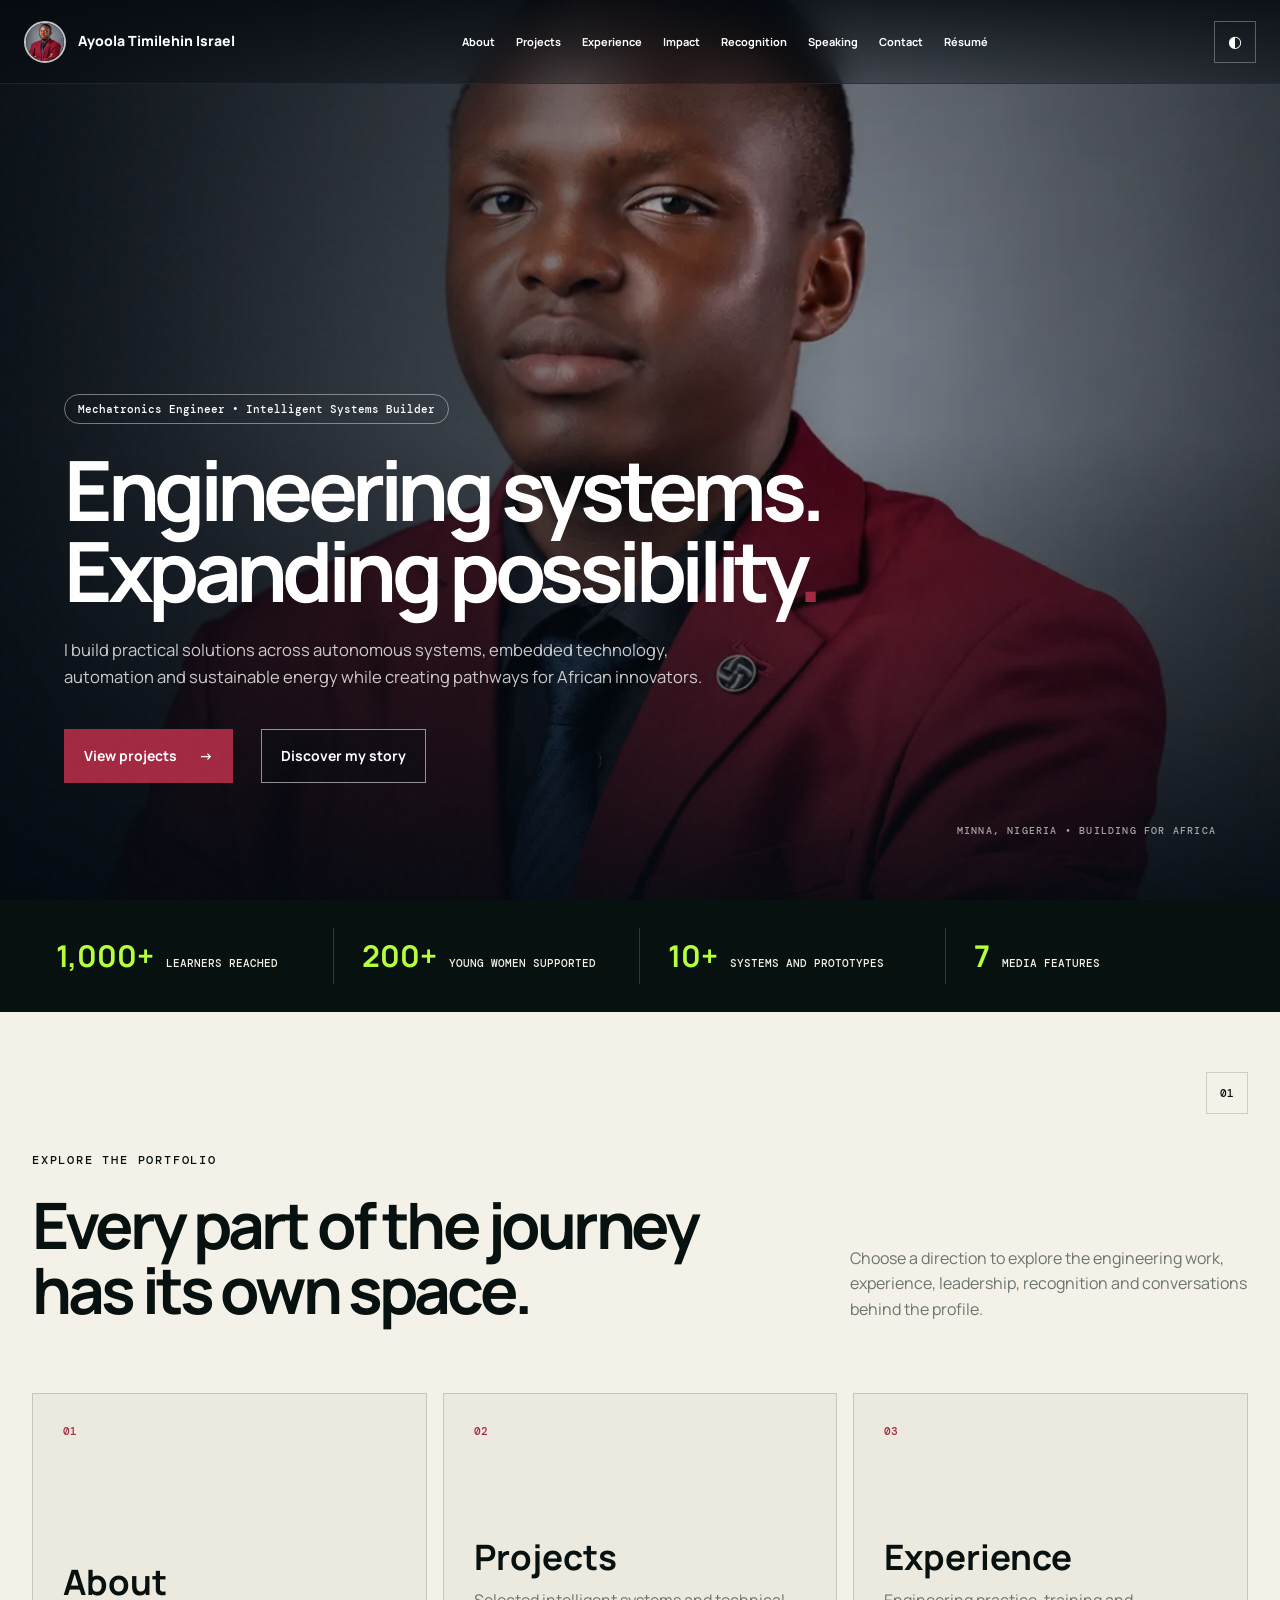
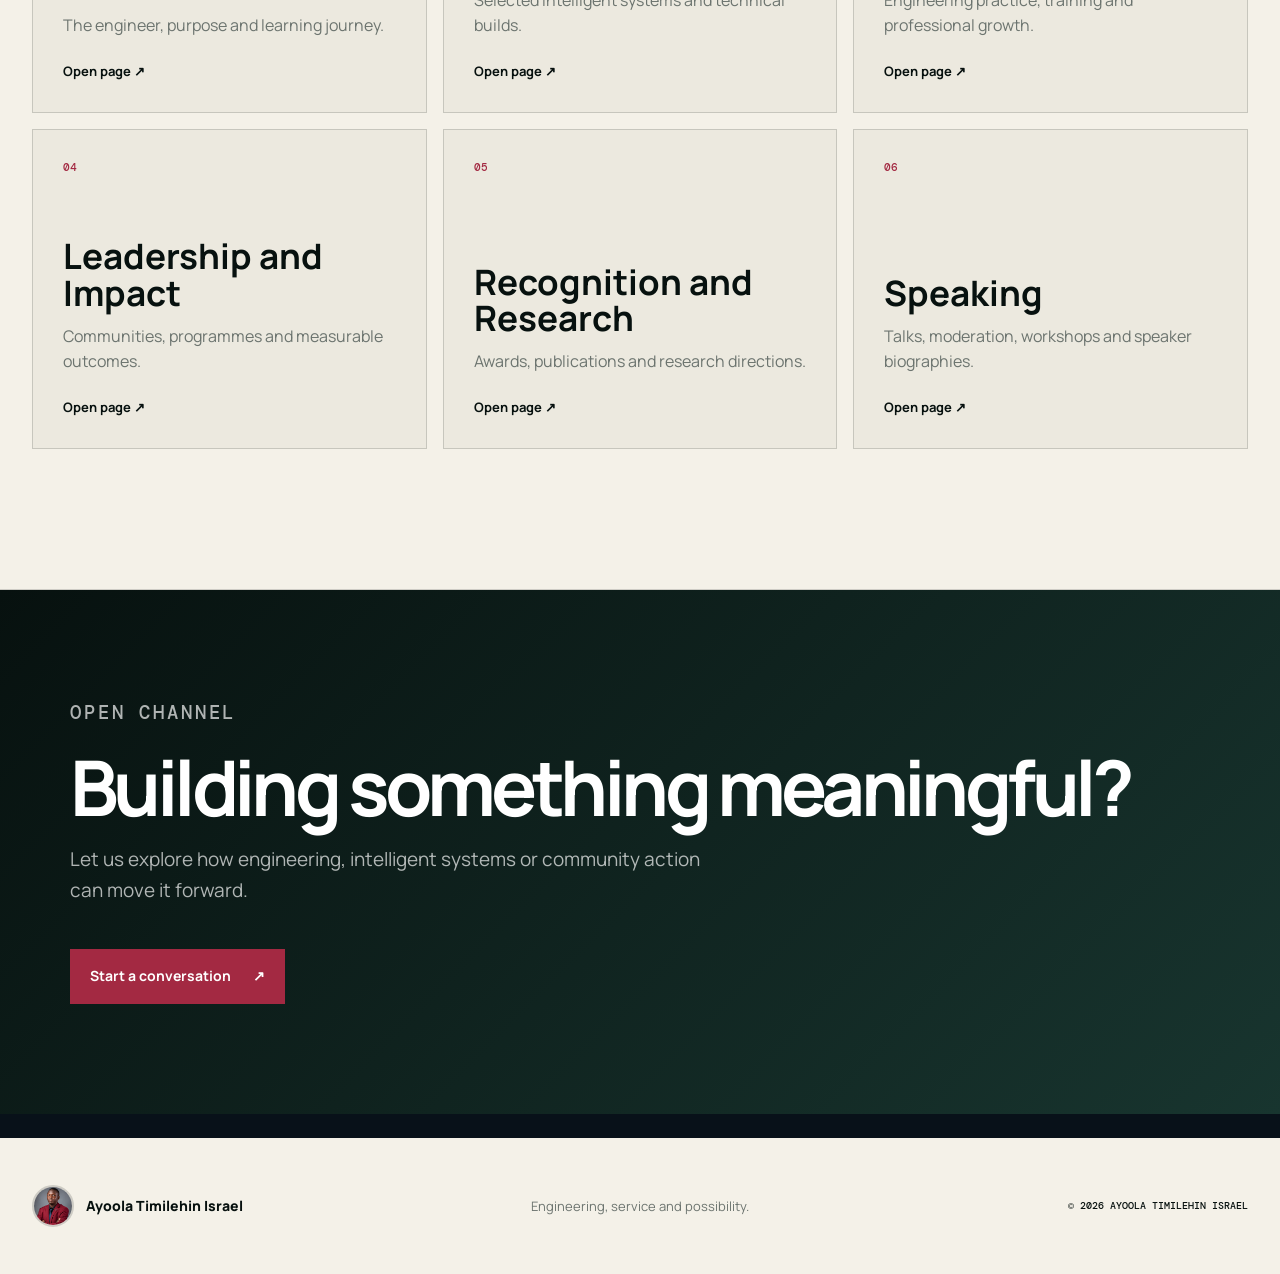
==== commit cff4bc1c: "Split portfolio into dedicated pages" ====
--- a/index.html
+++ b/index.html
@@ -1,63 +1,12 @@
 <!doctype html>
-<html lang="en">
-<head>
-  <meta charset="UTF-8" />
-  <meta name="viewport" content="width=device-width, initial-scale=1" />
-  <meta name="description" content="Portfolio of Ayoola Timilehin Israel, a mechatronics engineer, intelligent systems builder and community impact leader." />
-  <meta name="theme-color" content="#081119" />
-  <title>Ayoola Timilehin Israel | Engineering and Impact</title>
-  <link rel="preconnect" href="https://fonts.googleapis.com" />
-  <link rel="preconnect" href="https://fonts.gstatic.com" crossorigin />
-  <link href="https://fonts.googleapis.com/css2?family=DM+Mono:wght@400;500&family=Manrope:wght@400;500;600;700;800&display=swap" rel="stylesheet" />
-  <link rel="icon" type="image/webp" href="assets/images/timilehin-burgundy-portrait.webp" />
-  <link rel="stylesheet" href="styles.css" />
-</head>
-<body class="home-page">
-  <a class="skip-link" href="#main-content">Skip to main content</a>
-  <div class="noise" aria-hidden="true"></div>
-  <header class="site-header home-header" id="top">
-    <a class="profile-brand" href="index.html" aria-label="Ayoola Timilehin home"><img src="assets/images/timilehin-burgundy-portrait.webp" alt="" /><span>Ayoola Timilehin Israel</span></a>
-    <nav class="desktop-nav" aria-label="Primary navigation"><a href="about.html">About</a><a href="#work">Projects</a><a href="#experience">Experience</a><a href="#impact">Impact</a><a href="speaking.html">Speaking, Moderation and Talks</a><a href="https://drive.google.com/file/d/1Q_g9N8d5vsVfW5GfV8KbFUn3ZHmUaMl0/view?usp=drive_link" target="_blank" rel="noreferrer">Résumé</a><a href="#contact">Contact</a></nav>
-    <div class="header-actions"><button class="theme-toggle" type="button" aria-label="Toggle colour theme">◐</button><button class="menu-toggle" type="button" aria-expanded="false" aria-controls="mobile-nav"><span></span><span></span></button></div>
-    <nav class="mobile-nav" id="mobile-nav" aria-label="Mobile navigation"><a href="about.html">About</a><a href="#work">Projects</a><a href="#experience">Experience</a><a href="#impact">Impact</a><a href="speaking.html">Speaking, Moderation and Talks</a><a href="https://drive.google.com/file/d/1Q_g9N8d5vsVfW5GfV8KbFUn3ZHmUaMl0/view?usp=drive_link" target="_blank" rel="noreferrer">Résumé</a><a href="#contact">Contact</a></nav>
-  </header>
-
+<html lang="en"><head><meta charset="UTF-8" /><meta name="viewport" content="width=device-width, initial-scale=1" /><meta name="description" content="Portfolio of Ayoola Timilehin Israel, mechatronics engineer, intelligent systems builder and community impact leader." /><meta name="theme-color" content="#081119" /><title>Ayoola Timilehin Israel | Engineering and Impact</title><link rel="preconnect" href="https://fonts.googleapis.com" /><link rel="preconnect" href="https://fonts.gstatic.com" crossorigin /><link href="https://fonts.googleapis.com/css2?family=DM+Mono:wght@400;500&family=Manrope:wght@400;500;600;700;800&display=swap" rel="stylesheet" /><link rel="icon" type="image/webp" href="assets/images/timilehin-burgundy-portrait.webp" /><link rel="stylesheet" href="styles.css" /></head>
+<body class="home-page"><a class="skip-link" href="#main-content">Skip to main content</a><div class="noise" aria-hidden="true"></div>
+  <header class="site-header home-header" id="top"><a class="profile-brand" href="index.html" aria-label="Ayoola Timilehin home"><img src="assets/images/timilehin-burgundy-portrait.webp" alt="" /><span>Ayoola Timilehin Israel</span></a><nav class="desktop-nav" aria-label="Primary navigation"><a href="about.html">About</a><a href="projects.html">Projects</a><a href="experience.html">Experience</a><a href="impact.html">Impact</a><a href="recognition.html">Recognition</a><a href="speaking.html">Speaking</a><a href="contact.html">Contact</a><a href="https://drive.google.com/file/d/1Q_g9N8d5vsVfW5GfV8KbFUn3ZHmUaMl0/view?usp=drive_link" target="_blank" rel="noreferrer">Résumé</a></nav><div class="header-actions"><button class="theme-toggle" type="button">◐</button><button class="menu-toggle" type="button" aria-expanded="false" aria-controls="mobile-nav"><span></span><span></span></button></div><nav class="mobile-nav" id="mobile-nav"><a href="about.html">About</a><a href="projects.html">Projects</a><a href="experience.html">Experience</a><a href="impact.html">Leadership and Impact</a><a href="recognition.html">Recognition and Research</a><a href="speaking.html">Speaking, Moderation and Talks</a><a href="contact.html">Contact</a><a href="https://drive.google.com/file/d/1Q_g9N8d5vsVfW5GfV8KbFUn3ZHmUaMl0/view?usp=drive_link" target="_blank" rel="noreferrer">Résumé</a></nav></header>
   <main id="main-content">
-    <section class="cinematic-hero" id="home">
-      <div class="hero-overlay"></div>
-      <div class="cinematic-copy reveal"><p class="hero-pill">Mechatronics Engineer • Intelligent Systems Builder</p><h1>Engineering systems.<br />Expanding possibility<span>.</span></h1><p>I build practical solutions across autonomous systems, embedded technology, automation and sustainable energy while creating pathways for African innovators.</p><div class="hero-actions"><a class="button hero-primary" href="#work">View projects <span>→</span></a><a class="button hero-secondary" href="#contact">Get in touch</a></div></div>
-      <div class="hero-location">Minna, Nigeria • Building for Africa</div>
-    </section>
-
+    <section class="cinematic-hero"><div class="hero-overlay"></div><div class="cinematic-copy reveal"><p class="hero-pill">Mechatronics Engineer • Intelligent Systems Builder</p><h1>Engineering systems.<br />Expanding possibility<span>.</span></h1><p>I build practical solutions across autonomous systems, embedded technology, automation and sustainable energy while creating pathways for African innovators.</p><div class="hero-actions"><a class="button hero-primary" href="projects.html">View projects <span>→</span></a><a class="button hero-secondary" href="about.html">Discover my story</a></div></div><div class="hero-location">Minna, Nigeria • Building for Africa</div></section>
     <section class="signal-strip" aria-label="Portfolio highlights"><div><strong>1,000+</strong><span>learners reached</span></div><div><strong>200+</strong><span>young women supported</span></div><div><strong>10+</strong><span>systems and prototypes</span></div><div><strong>7</strong><span>media features</span></div></section>
-
-    <section class="section work" id="work">
-      <div class="section-index">01</div><div class="section-heading split reveal"><div><p class="eyebrow">Selected work</p><h2>Ideas made tangible.</h2></div><p>A focused selection across intelligent sensing, automation, energy resilience and inclusive innovation.</p></div>
-      <div class="filter-row" role="group" aria-label="Filter projects"><button class="filter active" data-filter="all">All</button><button class="filter" data-filter="embedded">Embedded</button><button class="filter" data-filter="energy">Energy</button><button class="filter" data-filter="impact">Impact</button></div>
-      <div class="projects-grid">
-        <article class="project-card project-featured reveal" data-category="embedded"><div class="project-number">01</div><div class="project-visual image-visual"><img src="assets/images/concremix-model-front.png" alt="Front view of the ConcreMix handheld device concept" /></div><div class="project-copy"><div class="tags"><span>Multi sensor</span><span>ESP32</span><span>TinyML</span></div><h3>ConcreMix Smart Concrete Verification</h3><p>A portable concept for proactive concrete quality assurance using impedance, ultrasonic and temperature signals.</p><button class="project-link" data-project="concremix">View project brief <span>↗</span></button></div></article>
-        <article class="project-card reveal" data-category="energy embedded"><div class="project-number">02</div><div class="project-visual visual-solar"><div class="sun"></div><div class="panel"></div><em>Media slot • PHC deployment image</em></div><div class="project-copy"><div class="tags"><span>Solar energy</span><span>Remote alerts</span><span>Healthcare</span></div><h3>SolarGuard PHC</h3><p>An EPICS in IEEE supported system for resilient primary healthcare power, vaccine refrigeration uptime and rapid SMS alerts.</p><button class="project-link" data-project="solarguard">View project brief <span>↗</span></button></div></article>
-        <article class="project-card reveal" data-category="embedded impact"><div class="project-number">03</div><div class="project-visual visual-cage"><div class="cage-grid"></div><span>MQTT • LIVE</span><em>Media slot • dashboard or hardware</em></div><div class="project-copy"><div class="tags"><span>ESP32</span><span>MQTT</span><span>Django and React</span></div><h3>Automated Broiler Cage</h3><p>A multi tier poultry environment monitoring and automation platform with simulated and live telemetry.</p><button class="project-link" data-project="broiler">View project brief <span>↗</span></button></div></article>
-        <article class="project-card reveal project-secondary" data-category="embedded"><div class="project-number">04</div><div class="project-copy"><div class="tags"><span>ESP32</span><span>Safety automation</span></div><h3>Smart Fire Detection and Extinguishing</h3><p>Sensor fusion, automatic pump actuation and connected alerts for early fire response.</p><button class="project-link" data-project="fire">View project brief <span>↗</span></button></div></article>
-        <article class="project-card reveal project-secondary" data-category="impact"><div class="project-number">05</div><div class="project-copy"><div class="tags"><span>Climate action</span><span>Micro learning</span></div><h3>EduCarbon and GreenEduLoop</h3><p>A QR enabled recycling reward system connecting environmental action with accessible learning.</p><button class="project-link" data-project="educarbon">View project brief <span>↗</span></button></div></article>
-      </div>
-    </section>
-
-    <section class="section experience" id="experience"><div class="section-index">02</div><div class="section-heading reveal"><p class="eyebrow">Experience</p><h2>Learning in the field.<br />Leading in the room.</h2></div><div class="timeline"><article class="timeline-item reveal"><div class="timeline-year">2026 • Present</div><div><h3>Engineering Intern <span>Insight Works, Ibadan</span></h3><p>Researching 48V DC telecom power, advancing PLC and ESP32 capability, and contributing to an automated broiler cage monitoring platform.</p></div></article><article class="timeline-item reveal"><div class="timeline-year">2025 • 2026</div><div><h3>Campus Director <span>Millennium Fellowship, FUT Minna</span></h3><p>Led a 23 member cohort through six leadership sessions and SDG aligned projects, including a Global Goals Classroom reaching more than 100 students.</p></div></article><article class="timeline-item reveal"><div class="timeline-year">2024 • Present</div><div><h3>Programmes Lead <span>IEEE FUT Minna Student Branch</span></h3><p>Progressed from Opportunity Coordinator to Programme Manager and Programmes Lead, coordinating practical learning and career initiatives for a community of more than 950 members.</p></div></article></div></section>
-
-    <section class="career-connect feature-story"><div class="feature-image reveal"><img src="assets/images/ieee-career-connect-01.jpg" alt="Ayoola and a colleague at IEEE Career Connect 2026" /></div><div class="feature-copy reveal"><p class="eyebrow">Field note • IEEE Career Connect 2026</p><h2>From classroom<br />to career.</h2><p>As part of the organising team, I helped turn a simple idea into a career development experience for more than 200 students, connecting technical learning with decisions, networks and confidence beyond the classroom.</p><div class="feature-metrics"><div><strong>200+</strong><span>participants</span></div><div><strong>Career</strong><span>readiness focus</span></div></div></div><div class="feature-gallery"><img src="assets/images/ieee-career-connect-02.jpg" alt="Organisers collaborating at IEEE Career Connect" /><img src="assets/images/ieee-career-connect-03.jpg" alt="Audience at IEEE Career Connect 2026" /></div></section>
-
-    <section class="section impact" id="impact"><div class="section-index">03</div><div class="section-heading split reveal"><div><p class="eyebrow">Leadership and impact</p><h2>More people in<br />the innovation room.</h2></div><p>I build communities with the same principle I use for systems: clear purpose, strong feedback loops and measurable outcomes.</p></div><div class="impact-grid"><article class="impact-card reveal"><span>01</span><h3>Opportunity</h3><strong>1,000+</strong><p>students reached through engineering, career, SDG and digital skills initiatives.</p></article><article class="impact-card reveal"><span>02</span><h3>Inclusion</h3><strong>200+</strong><p>girls and young women supported through AI education, digital safety and mentorship.</p></article><article class="impact-card reveal"><span>03</span><h3>Technical learning</h3><strong>200+</strong><p>students trained in practical AI through Windows on America programmes.</p></article></div><div class="roles-board reveal"><p class="board-label">Selected leadership</p><div class="roles-list"><span>Millennium Fellowship • Campus Director</span><span>IEEE FUT Minna • Programmes Lead</span><span>NSBE FUT Minna • Founding Secretary</span><span>TEDxFUTMinna • Event and Organising Team Lead</span><span>Orange Girls Initiative • Programme Manager</span><span>Nigerian Students Space • Technical Manager</span></div></div></section>
-
-    <section class="section recognition" id="recognition"><div class="section-index">04</div><div class="section-heading reveal"><p class="eyebrow">Recognition and research</p><h2>Signals that the work matters.</h2></div><div class="recognition-grid"><article class="award-card lime reveal"><p>IEEE EMBS • 2026</p><h3>First Place</h3><span>Student Sci Fi Story Competition for “Atlas of Fire”</span><a href="https://doi.org/10.1109/MPULS.2026.3716808" target="_blank" rel="noreferrer">Read publication ↗</a></article><article class="award-card reveal"><p>NICE Innovation Challenge</p><h3>Third Runner Up</h3><span>Smart Concrete Mix Ratio Verification System</span></article><article class="award-card reveal"><p>NIPES</p><h3>Engineering Award</h3><span>Engineering and Science recognition, 2026</span></article><article class="award-card reveal"><p>Technology Innovation and Entrepreneurship Competition</p><h3>Top 10</h3><span>Team LUMAQ, 2026</span></article><article class="award-card reveal"><p>Deep Funding</p><h3>Regional Top 13</h3><span>Innovation selection</span></article><article class="award-card reveal"><p>SDSN Niger State</p><h3>Best Advocate</h3><span>Recognition for sustainable development advocacy</span></article></div><div class="research-line reveal"><span>Research directions</span><p>Autonomous systems • Energy systems • Computer vision • Smart materials • Resilient infrastructure • Accessible technology</p></div></section>
-
-    <section class="section gallery" id="gallery"><div class="section-index">05</div><div class="section-heading split reveal"><div><p class="eyebrow">Living archive</p><h2>The work, in motion.</h2></div><p>These spaces are ready for future project builds, workshops, media appearances and field moments.</p></div><div class="gallery-grid"><figure class="gallery-main reveal"><img src="assets/images/ieee-career-connect-03.jpg" alt="Students attending IEEE Career Connect" /><figcaption>IEEE Career Connect • Minna • 2026</figcaption></figure><div class="gallery-placeholder reveal"><span>01</span><strong>PROJECT FIELDWORK</strong><p>Image coming later</p></div><div class="gallery-placeholder reveal"><span>02</span><strong>MEDIA AND SPEAKING</strong><p>Image coming later</p></div><div class="gallery-placeholder reveal"><span>03</span><strong>COMMUNITY IMPACT</strong><p>Image coming later</p></div></div></section>
-
-    <section class="contact" id="contact"><div class="contact-copy reveal"><p class="eyebrow">Open channel</p><h2>Have a meaningful problem to solve?</h2><p>I am interested in engineering collaborations, research, speaking, mentorship and community impact partnerships.</p><a class="contact-email" href="mailto:timilehinayoola2019@gmail.com">timilehinayoola2019@gmail.com <span>↗</span></a></div><div class="contact-links reveal"><a href="https://www.linkedin.com/in/timilehin-ayoola-2a147622a" target="_blank" rel="noreferrer"><span>LinkedIn</span><em>Connect professionally</em><b>↗</b></a><a href="https://github.com/Elontim" target="_blank" rel="noreferrer"><span>GitHub</span><em>Explore the builds</em><b>↗</b></a><a href="https://drive.google.com/file/d/1Q_g9N8d5vsVfW5GfV8KbFUn3ZHmUaMl0/view?usp=drive_link" target="_blank" rel="noreferrer"><span>Résumé</span><em>View professional profile</em><b>↗</b></a></div></section>
+    <section class="section portal-section"><div class="section-index">01</div><div class="section-heading split reveal"><div><p class="eyebrow">Explore the portfolio</p><h2>Every part of the journey has its own space.</h2></div><p>Choose a direction to explore the engineering work, experience, leadership, recognition and conversations behind the profile.</p></div><div class="portal-grid"><a class="portal-card reveal" href="about.html"><span>01</span><h3>About</h3><p>The engineer, purpose and learning journey.</p><b>Open page ↗</b></a><a class="portal-card reveal" href="projects.html"><span>02</span><h3>Projects</h3><p>Selected intelligent systems and technical builds.</p><b>Open page ↗</b></a><a class="portal-card reveal" href="experience.html"><span>03</span><h3>Experience</h3><p>Engineering practice, training and professional growth.</p><b>Open page ↗</b></a><a class="portal-card reveal" href="impact.html"><span>04</span><h3>Leadership and Impact</h3><p>Communities, programmes and measurable outcomes.</p><b>Open page ↗</b></a><a class="portal-card reveal" href="recognition.html"><span>05</span><h3>Recognition and Research</h3><p>Awards, publications and research directions.</p><b>Open page ↗</b></a><a class="portal-card reveal" href="speaking.html"><span>06</span><h3>Speaking</h3><p>Talks, moderation, workshops and speaker biographies.</p><b>Open page ↗</b></a></div></section>
+    <section class="home-invitation"><div class="reveal"><p class="eyebrow">Open channel</p><h2>Building something meaningful?</h2><p>Let us explore how engineering, intelligent systems or community action can move it forward.</p><a class="button hero-primary" href="contact.html">Start a conversation <span>↗</span></a></div></section>
   </main>
-
-  <footer><a class="profile-brand footer-brand" href="#top"><img src="assets/images/timilehin-burgundy-portrait.webp" alt="" /><span>Ayoola Timilehin Israel</span></a><p>Engineering, service and possibility.</p><small>© <span id="year"></span> Ayoola Timilehin Israel</small></footer>
-  <dialog class="project-modal" id="project-modal"><button class="modal-close" aria-label="Close project details">×</button><p class="eyebrow" id="modal-kicker"></p><h2 id="modal-title"></h2><p id="modal-body"></p><div class="modal-grid"><div><span>Challenge</span><p id="modal-challenge"></p></div><div><span>Approach</span><p id="modal-approach"></p></div></div></dialog>
-  <script src="script.js"></script>
-</body>
-</html>
+  <footer><a class="profile-brand footer-brand" href="#top"><img src="assets/images/timilehin-burgundy-portrait.webp" alt="" /><span>Ayoola Timilehin Israel</span></a><p>Engineering, service and possibility.</p><small>© <span id="year"></span> Ayoola Timilehin Israel</small></footer><script src="script.js"></script>
+</body></html>
--- a/styles.css
+++ b/styles.css
@@ -10,8 +10,23 @@
 .profile-brand{display:flex;align-items:center;gap:12px;font-weight:800;font-size:14px}.profile-brand img{width:42px;height:42px;border-radius:50%;object-fit:cover;object-position:center 22%;border:2px solid rgba(255,255,255,.75)}
 .home-header .desktop-nav{gap:21px}.home-header .desktop-nav a{font-size:11px}.home-header .theme-toggle,.home-header .menu-toggle{color:#fff;border-color:rgba(255,255,255,.3)}.home-page .mobile-nav{color:var(--ink)}
 .desktop-nav a.current{color:#a32942}.cinematic-hero{min-height:100svh;position:relative;display:flex;align-items:flex-end;background-image:url("assets/images/timilehin-burgundy-portrait.webp");background-size:cover;background-position:center 24%;color:#fff;padding:150px max(5vw,42px) 7vh;overflow:hidden}.hero-overlay{position:absolute;inset:0;background:linear-gradient(90deg,rgba(3,9,16,.88) 0%,rgba(3,9,16,.6) 38%,rgba(3,9,16,.12) 66%,rgba(3,9,16,.45) 100%),linear-gradient(0deg,rgba(3,9,16,.88),transparent 52%)}.cinematic-copy{position:relative;z-index:2;max-width:790px}.hero-pill{display:inline-flex;border:1px solid rgba(255,255,255,.42);border-radius:999px;padding:7px 13px;font:500 11px DM Mono,monospace;margin:0 0 25px}.cinematic-copy h1{font-size:clamp(52px,6.5vw,96px);line-height:.98;letter-spacing:-.065em;margin:0;max-width:900px}.cinematic-copy h1 span{color:#a32942}.cinematic-copy>p:not(.hero-pill){font-size:clamp(16px,1.3vw,20px);line-height:1.65;max-width:680px;color:rgba(255,255,255,.78);margin:24px 0 30px}.hero-primary{background:#a32942;color:#fff;border-color:#a32942}.hero-secondary{background:rgba(6,12,19,.35);color:#fff;border:1px solid rgba(255,255,255,.55)}.hero-location{position:absolute;right:max(5vw,42px);bottom:7vh;z-index:2;font:500 10px DM Mono,monospace;text-transform:uppercase;letter-spacing:.12em;color:rgba(255,255,255,.62)}
-.home-page .signal-strip,.home-page .section,.home-page footer{background:var(--paper);color:var(--ink)}.home-page .feature-story{margin-top:0}.footer-brand img{border-color:var(--line)}
+.home-page .section,.home-page footer{background:var(--paper);color:var(--ink)}.home-page .feature-story{margin-top:0}.footer-brand img{border-color:var(--line)}
 .inner-page .site-header{position:sticky}.inner-hero{max-width:var(--max);margin:auto;min-height:670px;padding:100px 32px 55px;display:grid;grid-template-columns:1.05fr .95fr;gap:70px;align-items:center;border-bottom:1px solid var(--line)}.inner-hero-copy h1{font-size:clamp(54px,7vw,102px);line-height:.96;letter-spacing:-.065em;margin:12px 0 30px}.inner-hero-copy>p:last-child{font-size:19px;color:var(--muted);max-width:660px}.inner-hero>img{width:100%;height:560px;object-fit:cover;object-position:center 25%;box-shadow:var(--shadow)}
 .speaking-hero{background:linear-gradient(135deg,#07110f 0%,#152b27 58%,#a32942 160%);color:#fff}.speaking-hero .inner-hero-copy>p:last-child{color:rgba(255,255,255,.68)}.speaking-mark{justify-self:center;width:330px;height:330px;border:1px solid rgba(255,255,255,.2);border-radius:50%;display:flex;align-items:center;justify-content:center;flex-direction:column;box-shadow:0 0 0 55px rgba(255,255,255,.035),0 0 0 110px rgba(255,255,255,.025)}.speaking-mark span{font:500 12px DM Mono,monospace;letter-spacing:.25em}.speaking-mark strong{font-size:96px;line-height:1;color:var(--lime)}.speaking-grid{display:grid;grid-template-columns:repeat(3,1fr);gap:16px}.speaking-card{min-height:350px;padding:34px;background:var(--card);border:1px solid var(--line);display:flex;flex-direction:column}.speaking-card>span{font:500 11px DM Mono,monospace;text-transform:uppercase;color:#a32942}.speaking-card h3{font-size:31px;line-height:1.08;margin:auto 0 15px}.speaking-card p{color:var(--muted)}.placeholder-card{border-style:dashed;background:transparent}.compact-contact{grid-template-columns:1fr;margin-top:70px}.compact-contact .contact-copy{max-width:900px}
 @media(max-width:1050px){.home-header .profile-brand span{display:none}.cinematic-hero{background-position:58% 20%}.hero-location{display:none}.inner-hero{grid-template-columns:1fr}.inner-hero>img{height:520px}.speaking-grid{grid-template-columns:1fr 1fr}}
 @media(max-width:720px){.profile-brand span{display:none}.profile-brand img{width:38px;height:38px}.cinematic-hero{min-height:780px;padding:130px 22px 64px;background-position:58% 20%}.hero-overlay{background:linear-gradient(0deg,rgba(3,9,16,.94) 0%,rgba(3,9,16,.65) 48%,rgba(3,9,16,.15) 78%)}.cinematic-copy h1{font-size:49px}.cinematic-copy>p:not(.hero-pill){font-size:16px}.cinematic-copy .hero-actions{flex-direction:row}.inner-hero{padding:80px 20px 45px;gap:35px}.inner-hero-copy h1{font-size:53px}.inner-hero>img{height:430px}.speaking-mark{width:220px;height:220px}.speaking-mark strong{font-size:65px}.speaking-grid{grid-template-columns:1fr}}
+
+/* About journey and speaking content */
+.purpose-grid{display:grid;grid-template-columns:repeat(3,1fr);gap:16px}.purpose-card{min-height:310px;padding:32px;border:1px solid var(--line);background:var(--card);display:flex;flex-direction:column}.purpose-card>span{font:500 11px DM Mono,monospace;text-transform:uppercase;color:#a32942}.purpose-card h3{font-size:34px;line-height:1.05;margin:auto 0 16px}.purpose-card p{margin:0;color:var(--muted)}
+.journey-columns{display:grid;grid-template-columns:repeat(3,1fr);gap:16px}.journey-panel{border:1px solid var(--line);padding:30px;background:var(--card)}.journey-panel ul{list-style:none;padding:0;margin:22px 0 0}.journey-panel li{padding:17px 0;border-bottom:1px solid var(--line)}.journey-panel li:last-child{border:0}.journey-panel strong,.journey-panel span{display:block}.journey-panel strong{font-size:16px}.journey-panel span{color:var(--muted);font-size:14px;margin-top:4px}
+.bio-grid{display:grid;grid-template-columns:.8fr 1.2fr;gap:18px}.bio-card{padding:36px;border:1px solid var(--line);background:var(--card)}.bio-label{display:flex;justify-content:space-between;gap:20px;padding-bottom:22px;border-bottom:1px solid var(--line)}.bio-label span{font-weight:800;font-size:18px}.bio-label small{color:var(--muted)}.bio-card>p{font-size:18px;line-height:1.8;color:var(--muted);margin:28px 0 0}.topics-layout{display:grid;grid-template-columns:.9fr 1.1fr;gap:90px;align-items:start}.topics-intro h2{font-size:clamp(44px,5vw,76px);line-height:1.02;letter-spacing:-.06em;margin:0}.topics-intro h2 em{color:#a32942;font-style:normal}.topics-intro>p{font-size:18px;color:var(--muted);max-width:570px}.speaking-button{margin-top:22px;background:#a32942;border-color:#a32942;color:#fff}.topic-list{border-top:1px solid var(--line)}.topic-list .board-label{margin:20px 0}.topic-list ol{list-style:none;padding:0;margin:0}.topic-list li{display:grid;grid-template-columns:50px 1fr;align-items:center;padding:18px 0;border-bottom:1px solid var(--line)}.topic-list li span{font:500 11px DM Mono,monospace;color:#a32942}.topic-list li strong{font-size:20px}
+@media(max-width:1050px){.purpose-grid,.journey-columns{grid-template-columns:1fr 1fr}.bio-grid,.topics-layout{grid-template-columns:1fr}.topics-layout{gap:55px}}
+@media(max-width:720px){.purpose-grid,.journey-columns{grid-template-columns:1fr}.purpose-card{min-height:260px}.bio-card{padding:26px}.bio-label{flex-direction:column;gap:3px}.bio-card>p{font-size:16px}.topic-list li{grid-template-columns:38px 1fr}.topic-list li strong{font-size:17px}}
+
+/* Multi page portfolio */
+.inner-page .desktop-nav{gap:18px}.inner-page .desktop-nav a{font-size:11px}.portal-grid{display:grid;grid-template-columns:repeat(3,1fr);gap:16px}.portal-card{min-height:320px;padding:30px;border:1px solid var(--line);background:var(--card);display:flex;flex-direction:column;transition:.3s}.portal-card:hover{transform:translateY(-6px);box-shadow:var(--shadow);border-color:#a32942}.portal-card>span{font:500 11px DM Mono,monospace;color:#a32942}.portal-card h3{font-size:35px;line-height:1.05;margin:auto 0 12px}.portal-card p{color:var(--muted);margin:0 0 22px}.portal-card b{font-size:13px}.home-invitation{max-width:var(--max);margin:0 auto 24px;padding:110px 70px;background:linear-gradient(135deg,#07110f,#18352f);color:#fff}.home-invitation h2{font-size:clamp(44px,6vw,82px);line-height:1;letter-spacing:-.06em;margin:0}.home-invitation p{max-width:650px;color:rgba(255,255,255,.68);font-size:19px}.home-invitation .button{margin-top:25px}
+.page-intro{max-width:var(--max);margin:auto;padding:120px 32px 90px;border-bottom:1px solid var(--line)}.page-intro h1{font-size:clamp(62px,8vw,120px);line-height:.92;letter-spacing:-.075em;margin:0 0 34px;max-width:1100px}.page-intro>p:last-child{max-width:710px;font-size:20px;color:var(--muted)}.impact-intro,.recognition-intro{background:linear-gradient(135deg,var(--card),transparent)}
+.research-topics{display:grid;grid-template-columns:repeat(2,1fr);gap:16px}.research-topics article{min-height:260px;padding:30px;border:1px solid var(--line);background:var(--card)}.research-topics span{font:500 11px DM Mono,monospace;color:#a32942}.research-topics h3{font-size:30px;margin:55px 0 12px}.research-topics p{color:var(--muted)}.publication-card{padding:55px;background:var(--ink);color:var(--paper);display:flex;align-items:center;justify-content:space-between;gap:60px}.publication-card p{font-size:21px;max-width:720px;color:color-mix(in srgb,var(--paper) 72%,transparent)}
+.contact-stage{max-width:var(--max);margin:auto;min-height:720px;padding:110px 48px;display:grid;grid-template-columns:1.15fr .85fr;gap:90px;align-items:center;background:linear-gradient(135deg,#07110f 0%,#152b27 70%,#a32942 180%);color:#fff}.contact-stage h1{font-size:clamp(58px,7vw,105px);line-height:.93;letter-spacing:-.07em;margin:0}.contact-stage-copy>p:not(.eyebrow){font-size:19px;color:rgba(255,255,255,.67);max-width:640px}.contact-stage .contact-email{border-color:#fff}.contact-menu a{display:grid;grid-template-columns:100px 1fr auto;gap:18px;padding:25px 0;border-bottom:1px solid rgba(255,255,255,.2)}.contact-menu span{font-weight:800}.contact-menu em{font-style:normal;color:rgba(255,255,255,.58);font-size:13px}.collaboration-grid{display:grid;grid-template-columns:repeat(3,1fr);gap:16px}.collaboration-grid article{min-height:270px;padding:30px;background:var(--card);border:1px solid var(--line)}.collaboration-grid span{font:500 11px DM Mono,monospace;color:#a32942}.collaboration-grid h3{font-size:30px;margin:65px 0 12px}.collaboration-grid p{color:var(--muted)}
+@media(max-width:1050px){.portal-grid{grid-template-columns:1fr 1fr}.contact-stage{grid-template-columns:1fr;gap:55px}.collaboration-grid{grid-template-columns:1fr 1fr}}
+@media(max-width:720px){.portal-grid,.research-topics,.collaboration-grid{grid-template-columns:1fr}.page-intro{padding:85px 20px 60px}.page-intro h1{font-size:55px}.page-intro>p:last-child{font-size:17px}.home-invitation{margin:0 12px 18px;padding:70px 24px}.publication-card{padding:32px;flex-direction:column;align-items:flex-start}.contact-stage{min-height:auto;padding:85px 22px}.contact-stage h1{font-size:54px}.contact-menu a{grid-template-columns:75px 1fr auto}}
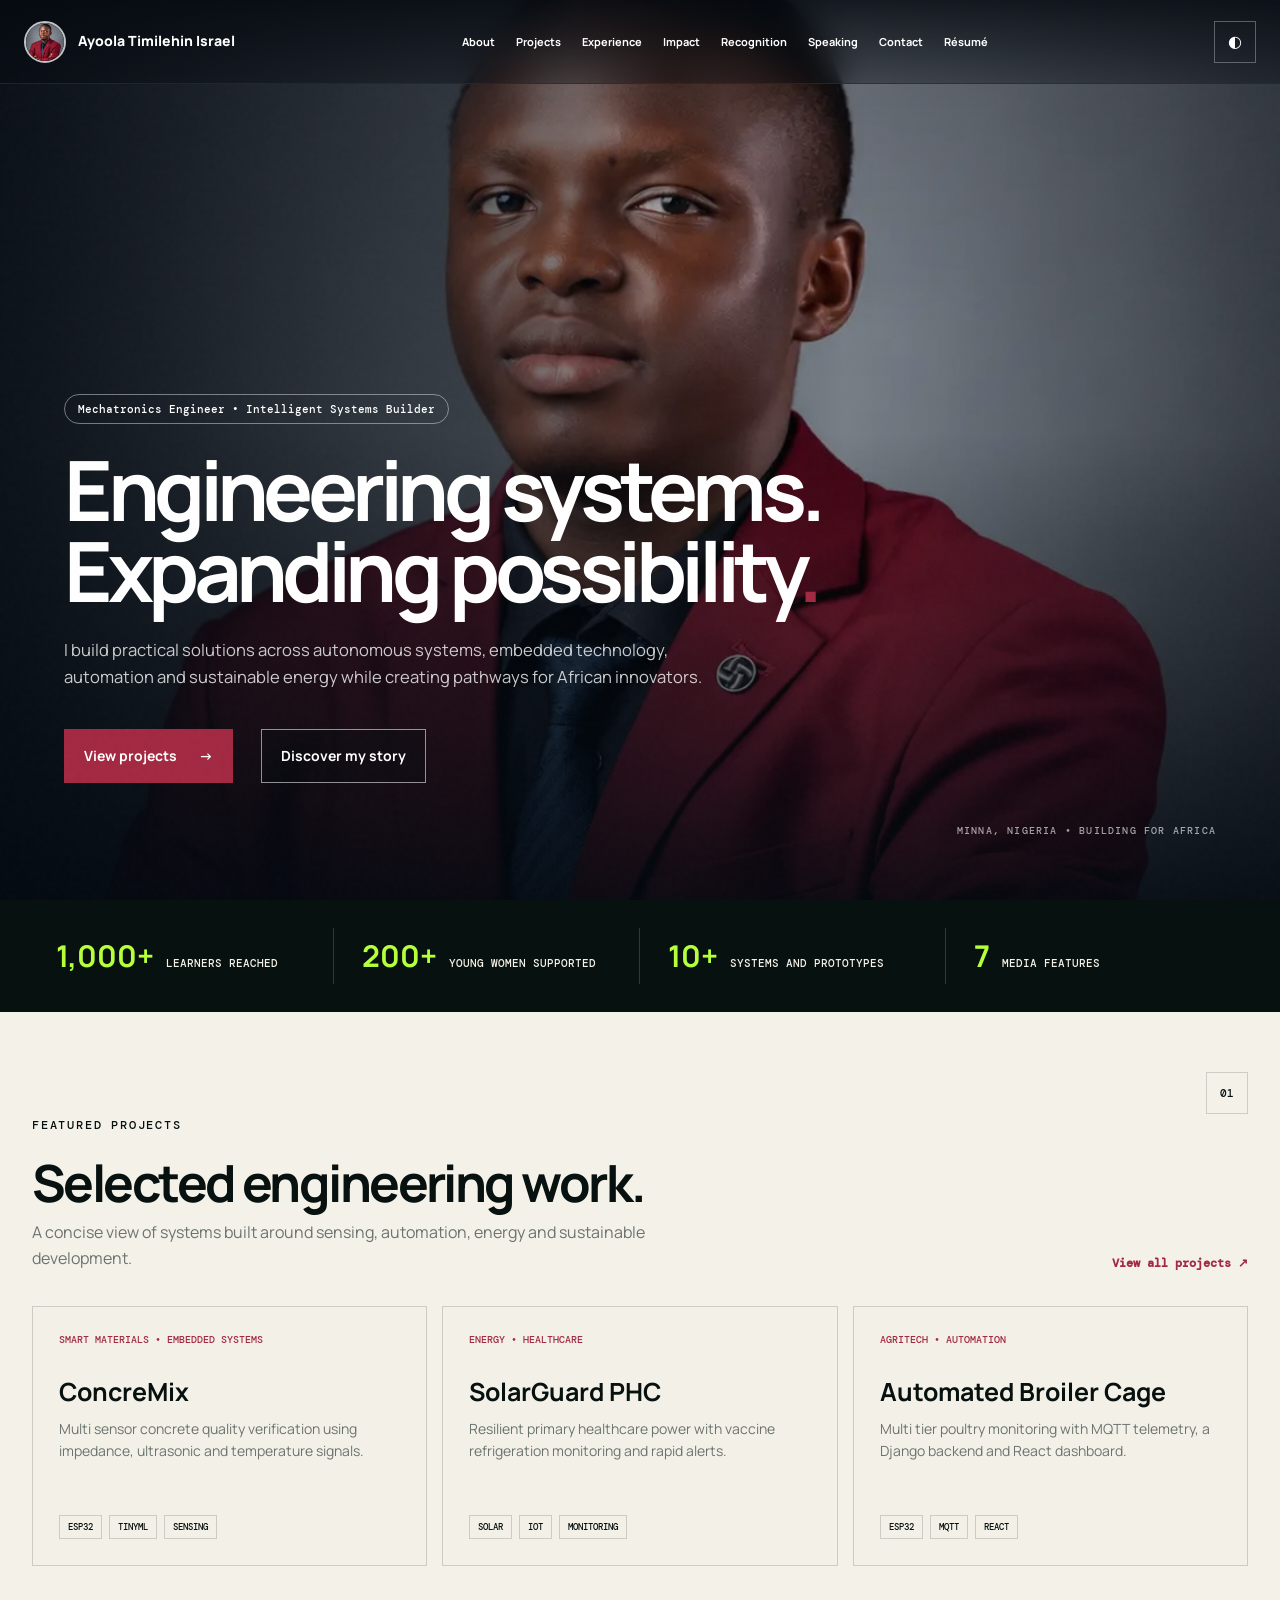
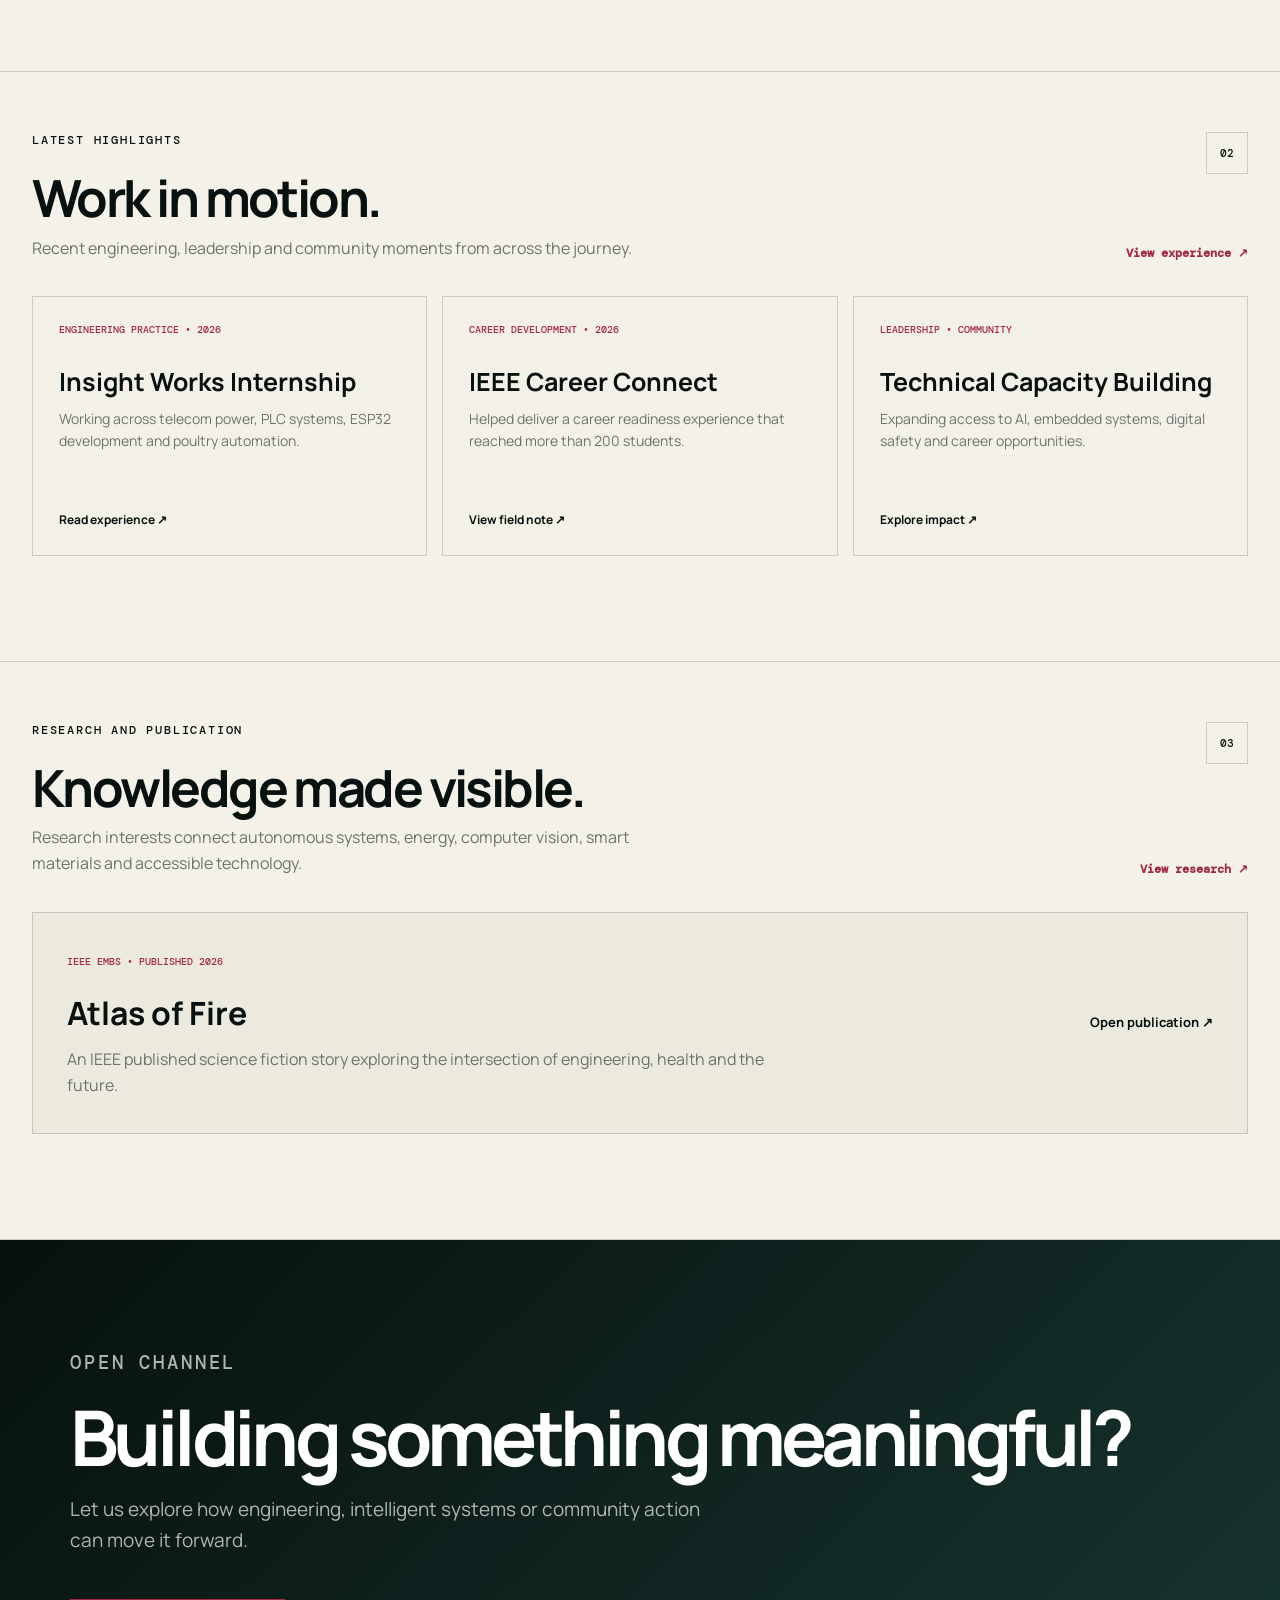
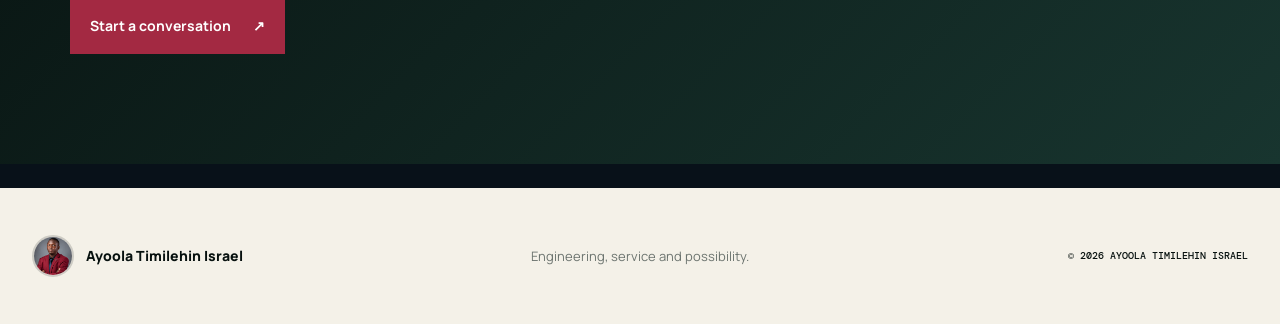
==== commit f78f925e: "Refine homepage with compact content previews" ====
--- a/index.html
+++ b/index.html
@@ -5,7 +5,9 @@
   <main id="main-content">
     <section class="cinematic-hero"><div class="hero-overlay"></div><div class="cinematic-copy reveal"><p class="hero-pill">Mechatronics Engineer • Intelligent Systems Builder</p><h1>Engineering systems.<br />Expanding possibility<span>.</span></h1><p>I build practical solutions across autonomous systems, embedded technology, automation and sustainable energy while creating pathways for African innovators.</p><div class="hero-actions"><a class="button hero-primary" href="projects.html">View projects <span>→</span></a><a class="button hero-secondary" href="about.html">Discover my story</a></div></div><div class="hero-location">Minna, Nigeria • Building for Africa</div></section>
     <section class="signal-strip" aria-label="Portfolio highlights"><div><strong>1,000+</strong><span>learners reached</span></div><div><strong>200+</strong><span>young women supported</span></div><div><strong>10+</strong><span>systems and prototypes</span></div><div><strong>7</strong><span>media features</span></div></section>
-    <section class="section portal-section"><div class="section-index">01</div><div class="section-heading split reveal"><div><p class="eyebrow">Explore the portfolio</p><h2>Every part of the journey has its own space.</h2></div><p>Choose a direction to explore the engineering work, experience, leadership, recognition and conversations behind the profile.</p></div><div class="portal-grid"><a class="portal-card reveal" href="about.html"><span>01</span><h3>About</h3><p>The engineer, purpose and learning journey.</p><b>Open page ↗</b></a><a class="portal-card reveal" href="projects.html"><span>02</span><h3>Projects</h3><p>Selected intelligent systems and technical builds.</p><b>Open page ↗</b></a><a class="portal-card reveal" href="experience.html"><span>03</span><h3>Experience</h3><p>Engineering practice, training and professional growth.</p><b>Open page ↗</b></a><a class="portal-card reveal" href="impact.html"><span>04</span><h3>Leadership and Impact</h3><p>Communities, programmes and measurable outcomes.</p><b>Open page ↗</b></a><a class="portal-card reveal" href="recognition.html"><span>05</span><h3>Recognition and Research</h3><p>Awards, publications and research directions.</p><b>Open page ↗</b></a><a class="portal-card reveal" href="speaking.html"><span>06</span><h3>Speaking</h3><p>Talks, moderation, workshops and speaker biographies.</p><b>Open page ↗</b></a></div></section>
+    <section class="section home-preview"><div class="section-index">01</div><div class="preview-heading reveal"><div><p class="eyebrow">Featured projects</p><h2>Selected engineering work.</h2><p>A concise view of systems built around sensing, automation, energy and sustainable development.</p></div><a href="projects.html">View all projects ↗</a></div><div class="preview-grid"><a class="preview-card reveal" href="projects.html"><span>Smart materials • Embedded systems</span><h3>ConcreMix</h3><p>Multi sensor concrete quality verification using impedance, ultrasonic and temperature signals.</p><div><em>ESP32</em><em>TinyML</em><em>Sensing</em></div></a><a class="preview-card reveal" href="projects.html"><span>Energy • Healthcare</span><h3>SolarGuard PHC</h3><p>Resilient primary healthcare power with vaccine refrigeration monitoring and rapid alerts.</p><div><em>Solar</em><em>IoT</em><em>Monitoring</em></div></a><a class="preview-card reveal" href="projects.html"><span>Agritech • Automation</span><h3>Automated Broiler Cage</h3><p>Multi tier poultry monitoring with MQTT telemetry, a Django backend and React dashboard.</p><div><em>ESP32</em><em>MQTT</em><em>React</em></div></a></div></section>
+    <section class="section home-preview updates-preview"><div class="section-index">02</div><div class="preview-heading reveal"><div><p class="eyebrow">Latest highlights</p><h2>Work in motion.</h2><p>Recent engineering, leadership and community moments from across the journey.</p></div><a href="experience.html">View experience ↗</a></div><div class="preview-grid"><a class="preview-card note-card reveal" href="experience.html"><span>Engineering practice • 2026</span><h3>Insight Works Internship</h3><p>Working across telecom power, PLC systems, ESP32 development and poultry automation.</p><b>Read experience ↗</b></a><a class="preview-card note-card reveal" href="experience.html"><span>Career development • 2026</span><h3>IEEE Career Connect</h3><p>Helped deliver a career readiness experience that reached more than 200 students.</p><b>View field note ↗</b></a><a class="preview-card note-card reveal" href="impact.html"><span>Leadership • Community</span><h3>Technical Capacity Building</h3><p>Expanding access to AI, embedded systems, digital safety and career opportunities.</p><b>Explore impact ↗</b></a></div></section>
+    <section class="section publication-preview"><div class="section-index">03</div><div class="preview-heading reveal"><div><p class="eyebrow">Research and publication</p><h2>Knowledge made visible.</h2><p>Research interests connect autonomous systems, energy, computer vision, smart materials and accessible technology.</p></div><a href="recognition.html">View research ↗</a></div><a class="publication-feature reveal" href="https://doi.org/10.1109/MPULS.2026.3716808" target="_blank" rel="noreferrer"><div><span>IEEE EMBS • Published 2026</span><h3>Atlas of Fire</h3><p>An IEEE published science fiction story exploring the intersection of engineering, health and the future.</p></div><b>Open publication ↗</b></a></section>
     <section class="home-invitation"><div class="reveal"><p class="eyebrow">Open channel</p><h2>Building something meaningful?</h2><p>Let us explore how engineering, intelligent systems or community action can move it forward.</p><a class="button hero-primary" href="contact.html">Start a conversation <span>↗</span></a></div></section>
   </main>
   <footer><a class="profile-brand footer-brand" href="#top"><img src="assets/images/timilehin-burgundy-portrait.webp" alt="" /><span>Ayoola Timilehin Israel</span></a><p>Engineering, service and possibility.</p><small>© <span id="year"></span> Ayoola Timilehin Israel</small></footer><script src="script.js"></script>
--- a/styles.css
+++ b/styles.css
@@ -30,3 +30,8 @@
 .contact-stage{max-width:var(--max);margin:auto;min-height:720px;padding:110px 48px;display:grid;grid-template-columns:1.15fr .85fr;gap:90px;align-items:center;background:linear-gradient(135deg,#07110f 0%,#152b27 70%,#a32942 180%);color:#fff}.contact-stage h1{font-size:clamp(58px,7vw,105px);line-height:.93;letter-spacing:-.07em;margin:0}.contact-stage-copy>p:not(.eyebrow){font-size:19px;color:rgba(255,255,255,.67);max-width:640px}.contact-stage .contact-email{border-color:#fff}.contact-menu a{display:grid;grid-template-columns:100px 1fr auto;gap:18px;padding:25px 0;border-bottom:1px solid rgba(255,255,255,.2)}.contact-menu span{font-weight:800}.contact-menu em{font-style:normal;color:rgba(255,255,255,.58);font-size:13px}.collaboration-grid{display:grid;grid-template-columns:repeat(3,1fr);gap:16px}.collaboration-grid article{min-height:270px;padding:30px;background:var(--card);border:1px solid var(--line)}.collaboration-grid span{font:500 11px DM Mono,monospace;color:#a32942}.collaboration-grid h3{font-size:30px;margin:65px 0 12px}.collaboration-grid p{color:var(--muted)}
 @media(max-width:1050px){.portal-grid{grid-template-columns:1fr 1fr}.contact-stage{grid-template-columns:1fr;gap:55px}.collaboration-grid{grid-template-columns:1fr 1fr}}
 @media(max-width:720px){.portal-grid,.research-topics,.collaboration-grid{grid-template-columns:1fr}.page-intro{padding:85px 20px 60px}.page-intro h1{font-size:55px}.page-intro>p:last-child{font-size:17px}.home-invitation{margin:0 12px 18px;padding:70px 24px}.publication-card{padding:32px;flex-direction:column;align-items:flex-start}.contact-stage{min-height:auto;padding:85px 22px}.contact-stage h1{font-size:54px}.contact-menu a{grid-template-columns:75px 1fr auto}}
+
+/* Compact homepage previews */
+.home-preview,.publication-preview{padding-top:105px;padding-bottom:105px}.preview-heading{display:flex;align-items:flex-end;justify-content:space-between;gap:50px;margin-bottom:35px}.preview-heading h2{font-size:clamp(36px,4vw,58px);line-height:1;letter-spacing:-.05em;margin:0 0 12px}.preview-heading p:not(.eyebrow){color:var(--muted);margin:0;max-width:620px}.preview-heading>a{font:700 12px DM Mono,monospace;color:#a32942;white-space:nowrap}.preview-grid{display:grid;grid-template-columns:repeat(3,1fr);gap:15px}.preview-card{min-height:260px;padding:26px;border:1px solid var(--line);display:flex;flex-direction:column;background:color-mix(in srgb,var(--paper) 84%,var(--card));transition:.25s}.preview-card:hover{transform:translateY(-4px);border-color:#a32942;box-shadow:0 18px 45px rgba(7,17,15,.1)}.preview-card>span{font:500 10px DM Mono,monospace;text-transform:uppercase;color:#a32942}.preview-card h3{font-size:25px;line-height:1.1;margin:32px 0 12px}.preview-card p{color:var(--muted);font-size:14px;margin:0 0 24px}.preview-card>div{display:flex;gap:7px;flex-wrap:wrap;margin-top:auto}.preview-card em{font:500 9px DM Mono,monospace;font-style:normal;text-transform:uppercase;border:1px solid var(--line);padding:5px 8px}.note-card b{font-size:12px;margin-top:auto}.updates-preview{padding-top:60px}.publication-preview{padding-top:60px}.publication-feature{display:flex;align-items:center;justify-content:space-between;gap:50px;padding:34px;border:1px solid var(--line);background:var(--card)}.publication-feature span{font:500 10px DM Mono,monospace;text-transform:uppercase;color:#a32942}.publication-feature h3{font-size:32px;margin:16px 0 8px}.publication-feature p{color:var(--muted);margin:0;max-width:720px}.publication-feature>b{font-size:13px;white-space:nowrap}
+@media(max-width:900px){.preview-grid{grid-template-columns:1fr 1fr}.preview-card:last-child{grid-column:span 2}.preview-heading{align-items:flex-start;flex-direction:column;gap:18px}}
+@media(max-width:620px){.home-preview,.publication-preview{padding-top:85px;padding-bottom:85px}.preview-grid{grid-template-columns:1fr}.preview-card:last-child{grid-column:auto}.publication-feature{align-items:flex-start;flex-direction:column}.preview-card{min-height:235px}}
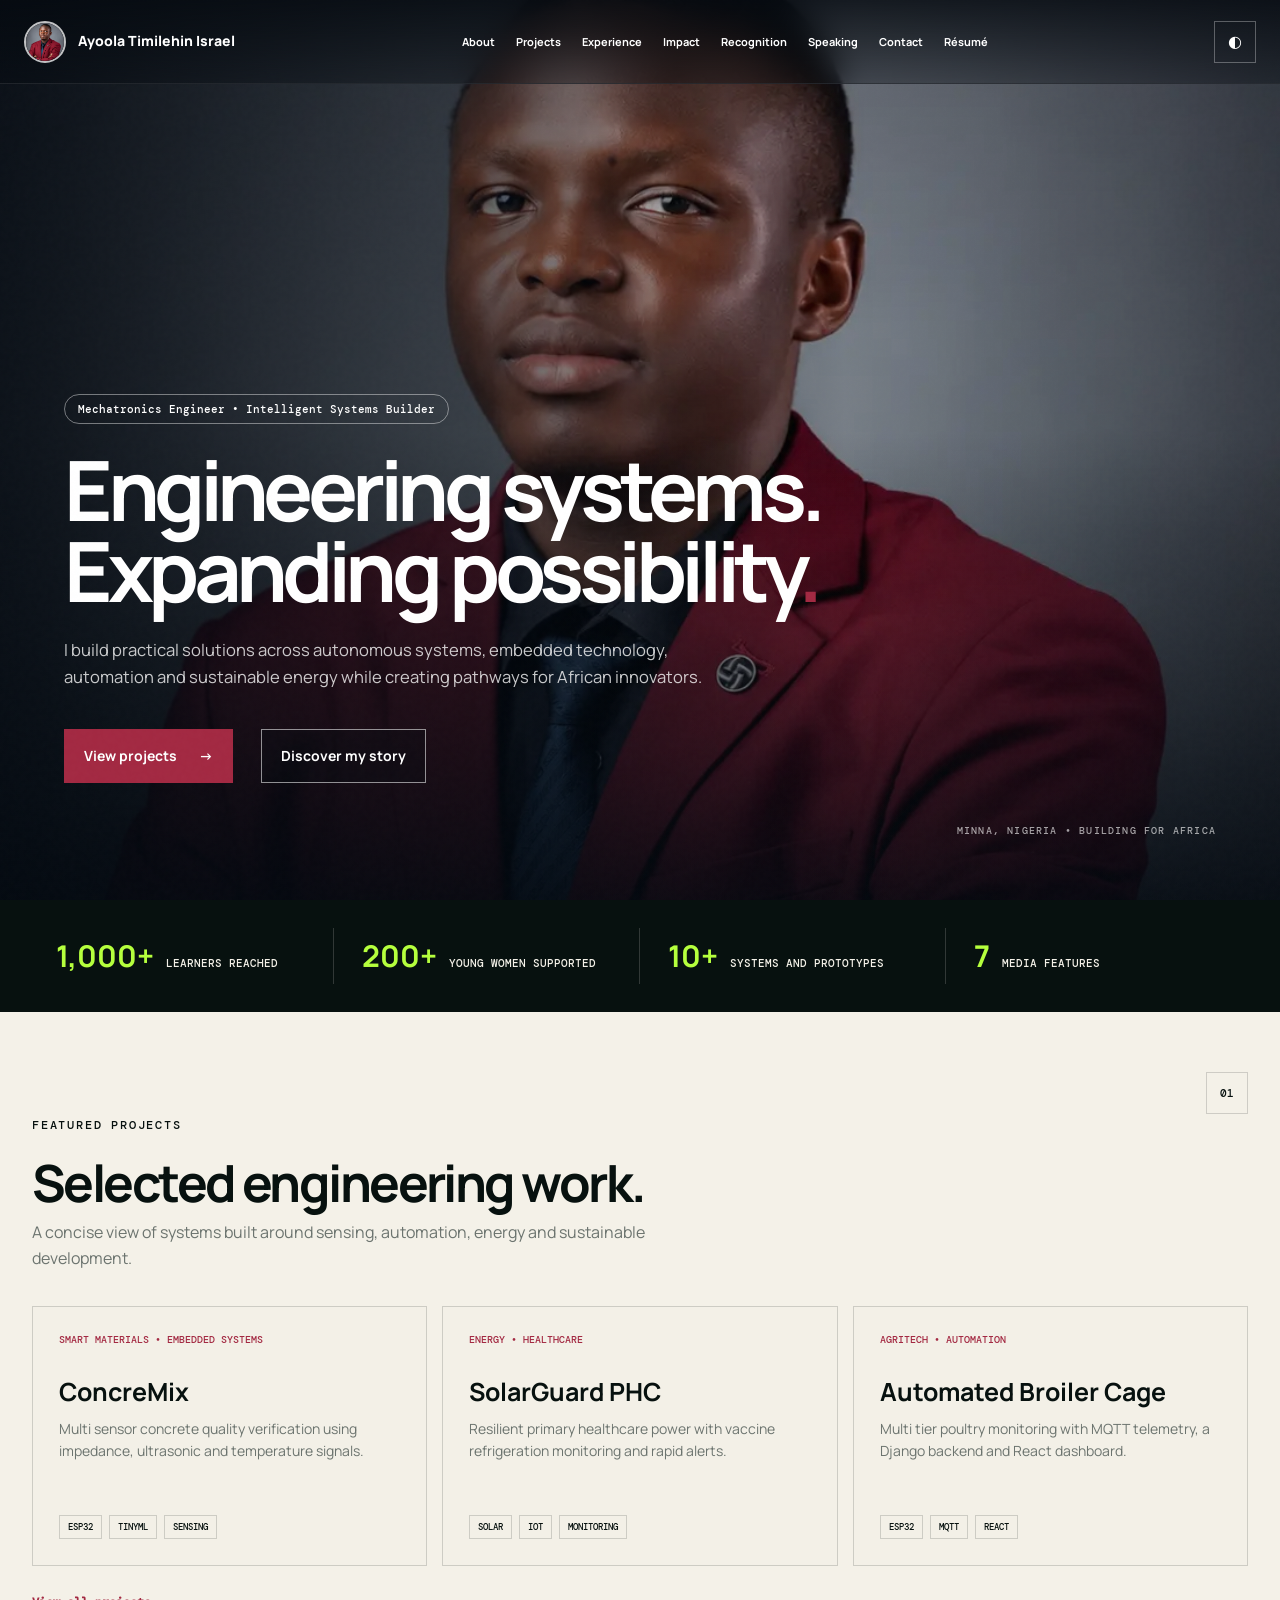
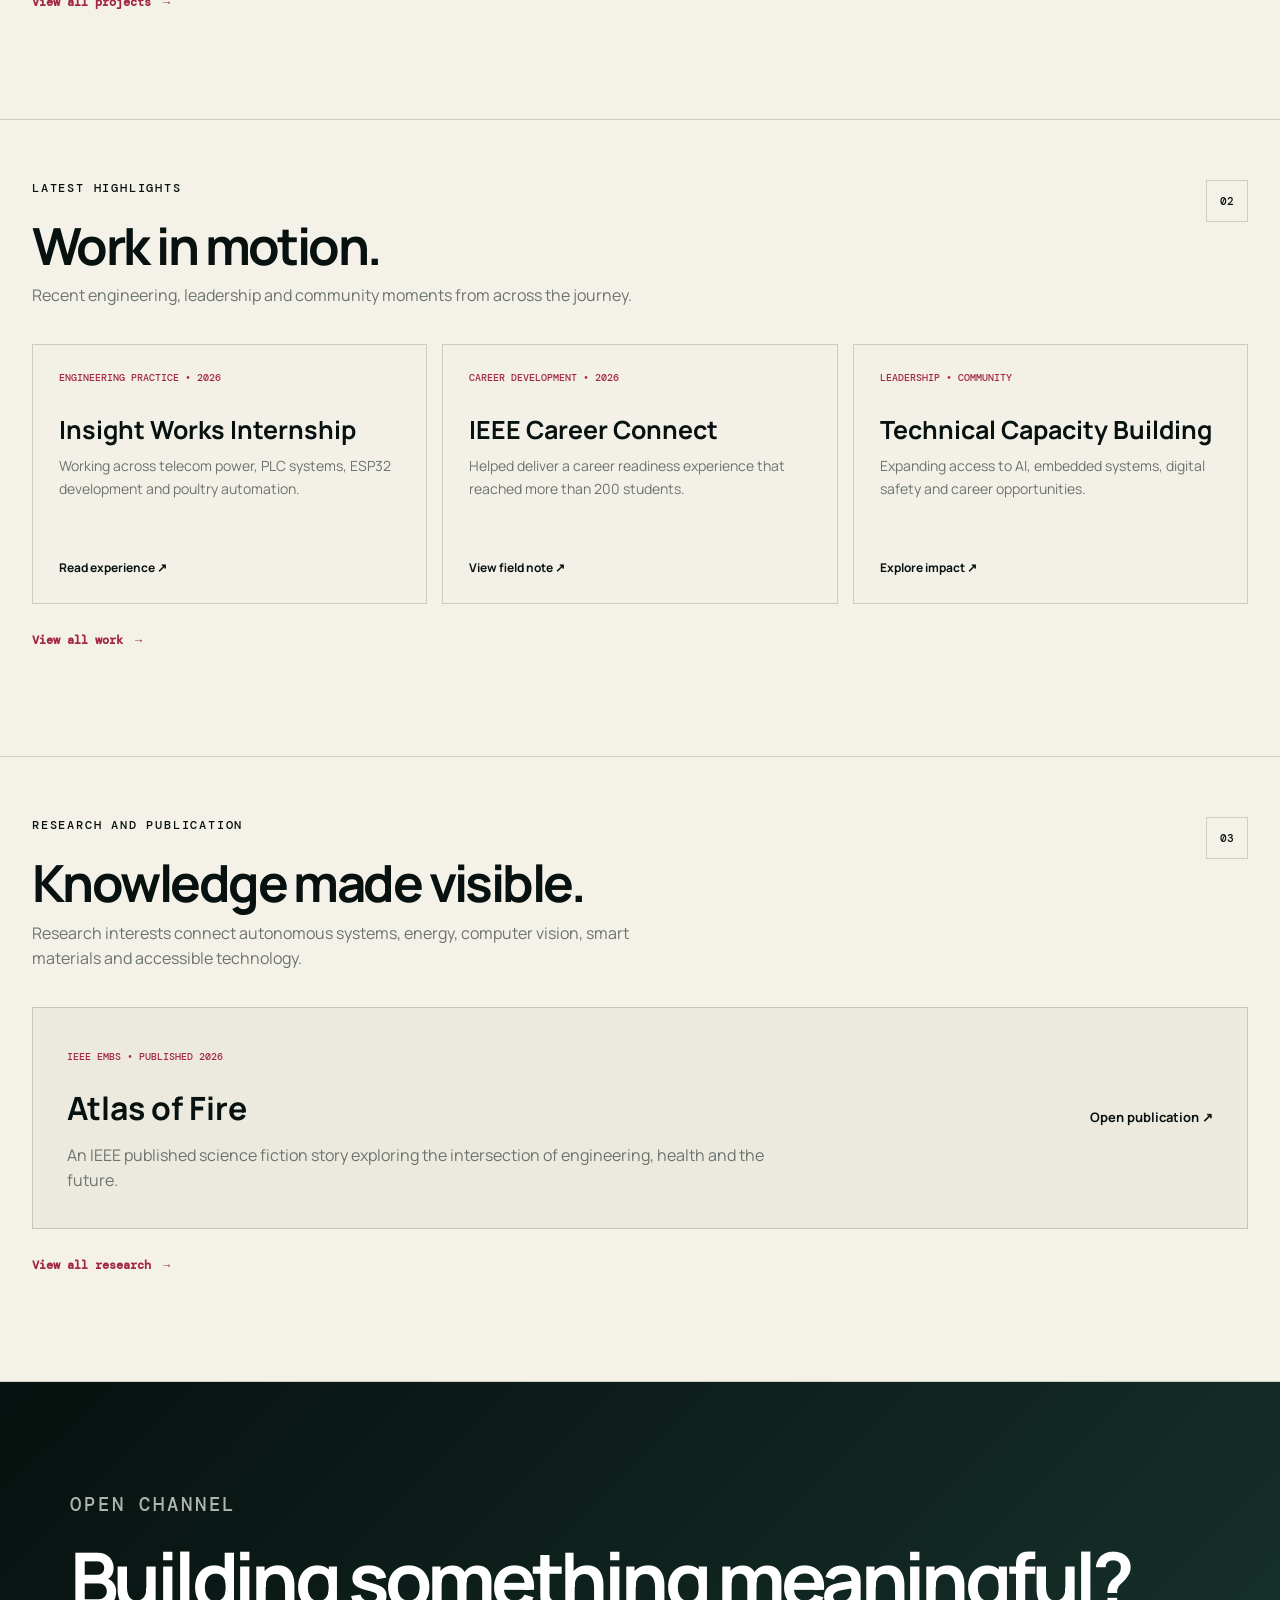
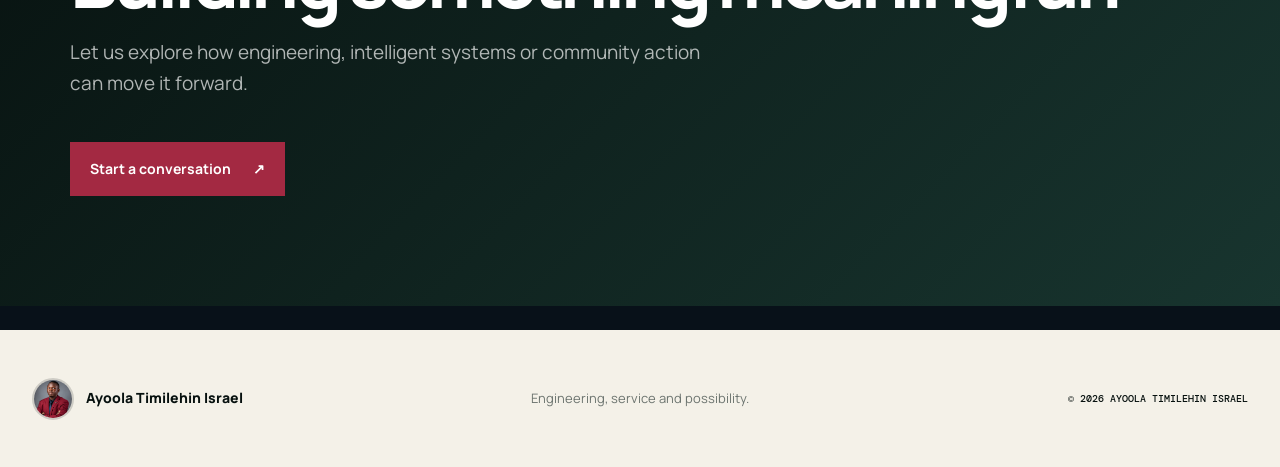
==== commit 6ded3d73: "Add section ending navigation links" ====
--- a/index.html
+++ b/index.html
@@ -5,9 +5,9 @@
   <main id="main-content">
     <section class="cinematic-hero"><div class="hero-overlay"></div><div class="cinematic-copy reveal"><p class="hero-pill">Mechatronics Engineer • Intelligent Systems Builder</p><h1>Engineering systems.<br />Expanding possibility<span>.</span></h1><p>I build practical solutions across autonomous systems, embedded technology, automation and sustainable energy while creating pathways for African innovators.</p><div class="hero-actions"><a class="button hero-primary" href="projects.html">View projects <span>→</span></a><a class="button hero-secondary" href="about.html">Discover my story</a></div></div><div class="hero-location">Minna, Nigeria • Building for Africa</div></section>
     <section class="signal-strip" aria-label="Portfolio highlights"><div><strong>1,000+</strong><span>learners reached</span></div><div><strong>200+</strong><span>young women supported</span></div><div><strong>10+</strong><span>systems and prototypes</span></div><div><strong>7</strong><span>media features</span></div></section>
-    <section class="section home-preview"><div class="section-index">01</div><div class="preview-heading reveal"><div><p class="eyebrow">Featured projects</p><h2>Selected engineering work.</h2><p>A concise view of systems built around sensing, automation, energy and sustainable development.</p></div><a href="projects.html">View all projects ↗</a></div><div class="preview-grid"><a class="preview-card reveal" href="projects.html"><span>Smart materials • Embedded systems</span><h3>ConcreMix</h3><p>Multi sensor concrete quality verification using impedance, ultrasonic and temperature signals.</p><div><em>ESP32</em><em>TinyML</em><em>Sensing</em></div></a><a class="preview-card reveal" href="projects.html"><span>Energy • Healthcare</span><h3>SolarGuard PHC</h3><p>Resilient primary healthcare power with vaccine refrigeration monitoring and rapid alerts.</p><div><em>Solar</em><em>IoT</em><em>Monitoring</em></div></a><a class="preview-card reveal" href="projects.html"><span>Agritech • Automation</span><h3>Automated Broiler Cage</h3><p>Multi tier poultry monitoring with MQTT telemetry, a Django backend and React dashboard.</p><div><em>ESP32</em><em>MQTT</em><em>React</em></div></a></div></section>
-    <section class="section home-preview updates-preview"><div class="section-index">02</div><div class="preview-heading reveal"><div><p class="eyebrow">Latest highlights</p><h2>Work in motion.</h2><p>Recent engineering, leadership and community moments from across the journey.</p></div><a href="experience.html">View experience ↗</a></div><div class="preview-grid"><a class="preview-card note-card reveal" href="experience.html"><span>Engineering practice • 2026</span><h3>Insight Works Internship</h3><p>Working across telecom power, PLC systems, ESP32 development and poultry automation.</p><b>Read experience ↗</b></a><a class="preview-card note-card reveal" href="experience.html"><span>Career development • 2026</span><h3>IEEE Career Connect</h3><p>Helped deliver a career readiness experience that reached more than 200 students.</p><b>View field note ↗</b></a><a class="preview-card note-card reveal" href="impact.html"><span>Leadership • Community</span><h3>Technical Capacity Building</h3><p>Expanding access to AI, embedded systems, digital safety and career opportunities.</p><b>Explore impact ↗</b></a></div></section>
-    <section class="section publication-preview"><div class="section-index">03</div><div class="preview-heading reveal"><div><p class="eyebrow">Research and publication</p><h2>Knowledge made visible.</h2><p>Research interests connect autonomous systems, energy, computer vision, smart materials and accessible technology.</p></div><a href="recognition.html">View research ↗</a></div><a class="publication-feature reveal" href="https://doi.org/10.1109/MPULS.2026.3716808" target="_blank" rel="noreferrer"><div><span>IEEE EMBS • Published 2026</span><h3>Atlas of Fire</h3><p>An IEEE published science fiction story exploring the intersection of engineering, health and the future.</p></div><b>Open publication ↗</b></a></section>
+    <section class="section home-preview"><div class="section-index">01</div><div class="preview-heading reveal"><div><p class="eyebrow">Featured projects</p><h2>Selected engineering work.</h2><p>A concise view of systems built around sensing, automation, energy and sustainable development.</p></div></div><div class="preview-grid"><a class="preview-card reveal" href="projects.html"><span>Smart materials • Embedded systems</span><h3>ConcreMix</h3><p>Multi sensor concrete quality verification using impedance, ultrasonic and temperature signals.</p><div><em>ESP32</em><em>TinyML</em><em>Sensing</em></div></a><a class="preview-card reveal" href="projects.html"><span>Energy • Healthcare</span><h3>SolarGuard PHC</h3><p>Resilient primary healthcare power with vaccine refrigeration monitoring and rapid alerts.</p><div><em>Solar</em><em>IoT</em><em>Monitoring</em></div></a><a class="preview-card reveal" href="projects.html"><span>Agritech • Automation</span><h3>Automated Broiler Cage</h3><p>Multi tier poultry monitoring with MQTT telemetry, a Django backend and React dashboard.</p><div><em>ESP32</em><em>MQTT</em><em>React</em></div></a></div><a class="section-end-link reveal" href="projects.html">View all projects <span>→</span></a></section>
+    <section class="section home-preview updates-preview"><div class="section-index">02</div><div class="preview-heading reveal"><div><p class="eyebrow">Latest highlights</p><h2>Work in motion.</h2><p>Recent engineering, leadership and community moments from across the journey.</p></div></div><div class="preview-grid"><a class="preview-card note-card reveal" href="experience.html"><span>Engineering practice • 2026</span><h3>Insight Works Internship</h3><p>Working across telecom power, PLC systems, ESP32 development and poultry automation.</p><b>Read experience ↗</b></a><a class="preview-card note-card reveal" href="experience.html"><span>Career development • 2026</span><h3>IEEE Career Connect</h3><p>Helped deliver a career readiness experience that reached more than 200 students.</p><b>View field note ↗</b></a><a class="preview-card note-card reveal" href="impact.html"><span>Leadership • Community</span><h3>Technical Capacity Building</h3><p>Expanding access to AI, embedded systems, digital safety and career opportunities.</p><b>Explore impact ↗</b></a></div><a class="section-end-link reveal" href="experience.html">View all work <span>→</span></a></section>
+    <section class="section publication-preview"><div class="section-index">03</div><div class="preview-heading reveal"><div><p class="eyebrow">Research and publication</p><h2>Knowledge made visible.</h2><p>Research interests connect autonomous systems, energy, computer vision, smart materials and accessible technology.</p></div></div><a class="publication-feature reveal" href="https://doi.org/10.1109/MPULS.2026.3716808" target="_blank" rel="noreferrer"><div><span>IEEE EMBS • Published 2026</span><h3>Atlas of Fire</h3><p>An IEEE published science fiction story exploring the intersection of engineering, health and the future.</p></div><b>Open publication ↗</b></a><a class="section-end-link reveal" href="recognition.html">View all research <span>→</span></a></section>
     <section class="home-invitation"><div class="reveal"><p class="eyebrow">Open channel</p><h2>Building something meaningful?</h2><p>Let us explore how engineering, intelligent systems or community action can move it forward.</p><a class="button hero-primary" href="contact.html">Start a conversation <span>↗</span></a></div></section>
   </main>
   <footer><a class="profile-brand footer-brand" href="#top"><img src="assets/images/timilehin-burgundy-portrait.webp" alt="" /><span>Ayoola Timilehin Israel</span></a><p>Engineering, service and possibility.</p><small>© <span id="year"></span> Ayoola Timilehin Israel</small></footer><script src="script.js"></script>
--- a/styles.css
+++ b/styles.css
@@ -32,6 +32,6 @@
 @media(max-width:720px){.portal-grid,.research-topics,.collaboration-grid{grid-template-columns:1fr}.page-intro{padding:85px 20px 60px}.page-intro h1{font-size:55px}.page-intro>p:last-child{font-size:17px}.home-invitation{margin:0 12px 18px;padding:70px 24px}.publication-card{padding:32px;flex-direction:column;align-items:flex-start}.contact-stage{min-height:auto;padding:85px 22px}.contact-stage h1{font-size:54px}.contact-menu a{grid-template-columns:75px 1fr auto}}
 
 /* Compact homepage previews */
-.home-preview,.publication-preview{padding-top:105px;padding-bottom:105px}.preview-heading{display:flex;align-items:flex-end;justify-content:space-between;gap:50px;margin-bottom:35px}.preview-heading h2{font-size:clamp(36px,4vw,58px);line-height:1;letter-spacing:-.05em;margin:0 0 12px}.preview-heading p:not(.eyebrow){color:var(--muted);margin:0;max-width:620px}.preview-heading>a{font:700 12px DM Mono,monospace;color:#a32942;white-space:nowrap}.preview-grid{display:grid;grid-template-columns:repeat(3,1fr);gap:15px}.preview-card{min-height:260px;padding:26px;border:1px solid var(--line);display:flex;flex-direction:column;background:color-mix(in srgb,var(--paper) 84%,var(--card));transition:.25s}.preview-card:hover{transform:translateY(-4px);border-color:#a32942;box-shadow:0 18px 45px rgba(7,17,15,.1)}.preview-card>span{font:500 10px DM Mono,monospace;text-transform:uppercase;color:#a32942}.preview-card h3{font-size:25px;line-height:1.1;margin:32px 0 12px}.preview-card p{color:var(--muted);font-size:14px;margin:0 0 24px}.preview-card>div{display:flex;gap:7px;flex-wrap:wrap;margin-top:auto}.preview-card em{font:500 9px DM Mono,monospace;font-style:normal;text-transform:uppercase;border:1px solid var(--line);padding:5px 8px}.note-card b{font-size:12px;margin-top:auto}.updates-preview{padding-top:60px}.publication-preview{padding-top:60px}.publication-feature{display:flex;align-items:center;justify-content:space-between;gap:50px;padding:34px;border:1px solid var(--line);background:var(--card)}.publication-feature span{font:500 10px DM Mono,monospace;text-transform:uppercase;color:#a32942}.publication-feature h3{font-size:32px;margin:16px 0 8px}.publication-feature p{color:var(--muted);margin:0;max-width:720px}.publication-feature>b{font-size:13px;white-space:nowrap}
+.home-preview,.publication-preview{padding-top:105px;padding-bottom:105px}.preview-heading{display:flex;align-items:flex-end;justify-content:space-between;gap:50px;margin-bottom:35px}.preview-heading h2{font-size:clamp(36px,4vw,58px);line-height:1;letter-spacing:-.05em;margin:0 0 12px}.preview-heading p:not(.eyebrow){color:var(--muted);margin:0;max-width:620px}.preview-grid{display:grid;grid-template-columns:repeat(3,1fr);gap:15px}.preview-card{min-height:260px;padding:26px;border:1px solid var(--line);display:flex;flex-direction:column;background:color-mix(in srgb,var(--paper) 84%,var(--card));transition:.25s}.preview-card:hover{transform:translateY(-4px);border-color:#a32942;box-shadow:0 18px 45px rgba(7,17,15,.1)}.preview-card>span{font:500 10px DM Mono,monospace;text-transform:uppercase;color:#a32942}.preview-card h3{font-size:25px;line-height:1.1;margin:32px 0 12px}.preview-card p{color:var(--muted);font-size:14px;margin:0 0 24px}.preview-card>div{display:flex;gap:7px;flex-wrap:wrap;margin-top:auto}.preview-card em{font:500 9px DM Mono,monospace;font-style:normal;text-transform:uppercase;border:1px solid var(--line);padding:5px 8px}.note-card b{font-size:12px;margin-top:auto}.updates-preview{padding-top:60px}.publication-preview{padding-top:60px}.publication-feature{display:flex;align-items:center;justify-content:space-between;gap:50px;padding:34px;border:1px solid var(--line);background:var(--card)}.publication-feature span{font:500 10px DM Mono,monospace;text-transform:uppercase;color:#a32942}.publication-feature h3{font-size:32px;margin:16px 0 8px}.publication-feature p{color:var(--muted);margin:0;max-width:720px}.publication-feature>b{font-size:13px;white-space:nowrap}.section-end-link{display:inline-flex;align-items:center;gap:12px;margin-top:28px;font:700 12px DM Mono,monospace;color:#a32942}.section-end-link span{transition:transform .2s}.section-end-link:hover span{transform:translateX(5px)}
 @media(max-width:900px){.preview-grid{grid-template-columns:1fr 1fr}.preview-card:last-child{grid-column:span 2}.preview-heading{align-items:flex-start;flex-direction:column;gap:18px}}
 @media(max-width:620px){.home-preview,.publication-preview{padding-top:85px;padding-bottom:85px}.preview-grid{grid-template-columns:1fr}.preview-card:last-child{grid-column:auto}.publication-feature{align-items:flex-start;flex-direction:column}.preview-card{min-height:235px}}
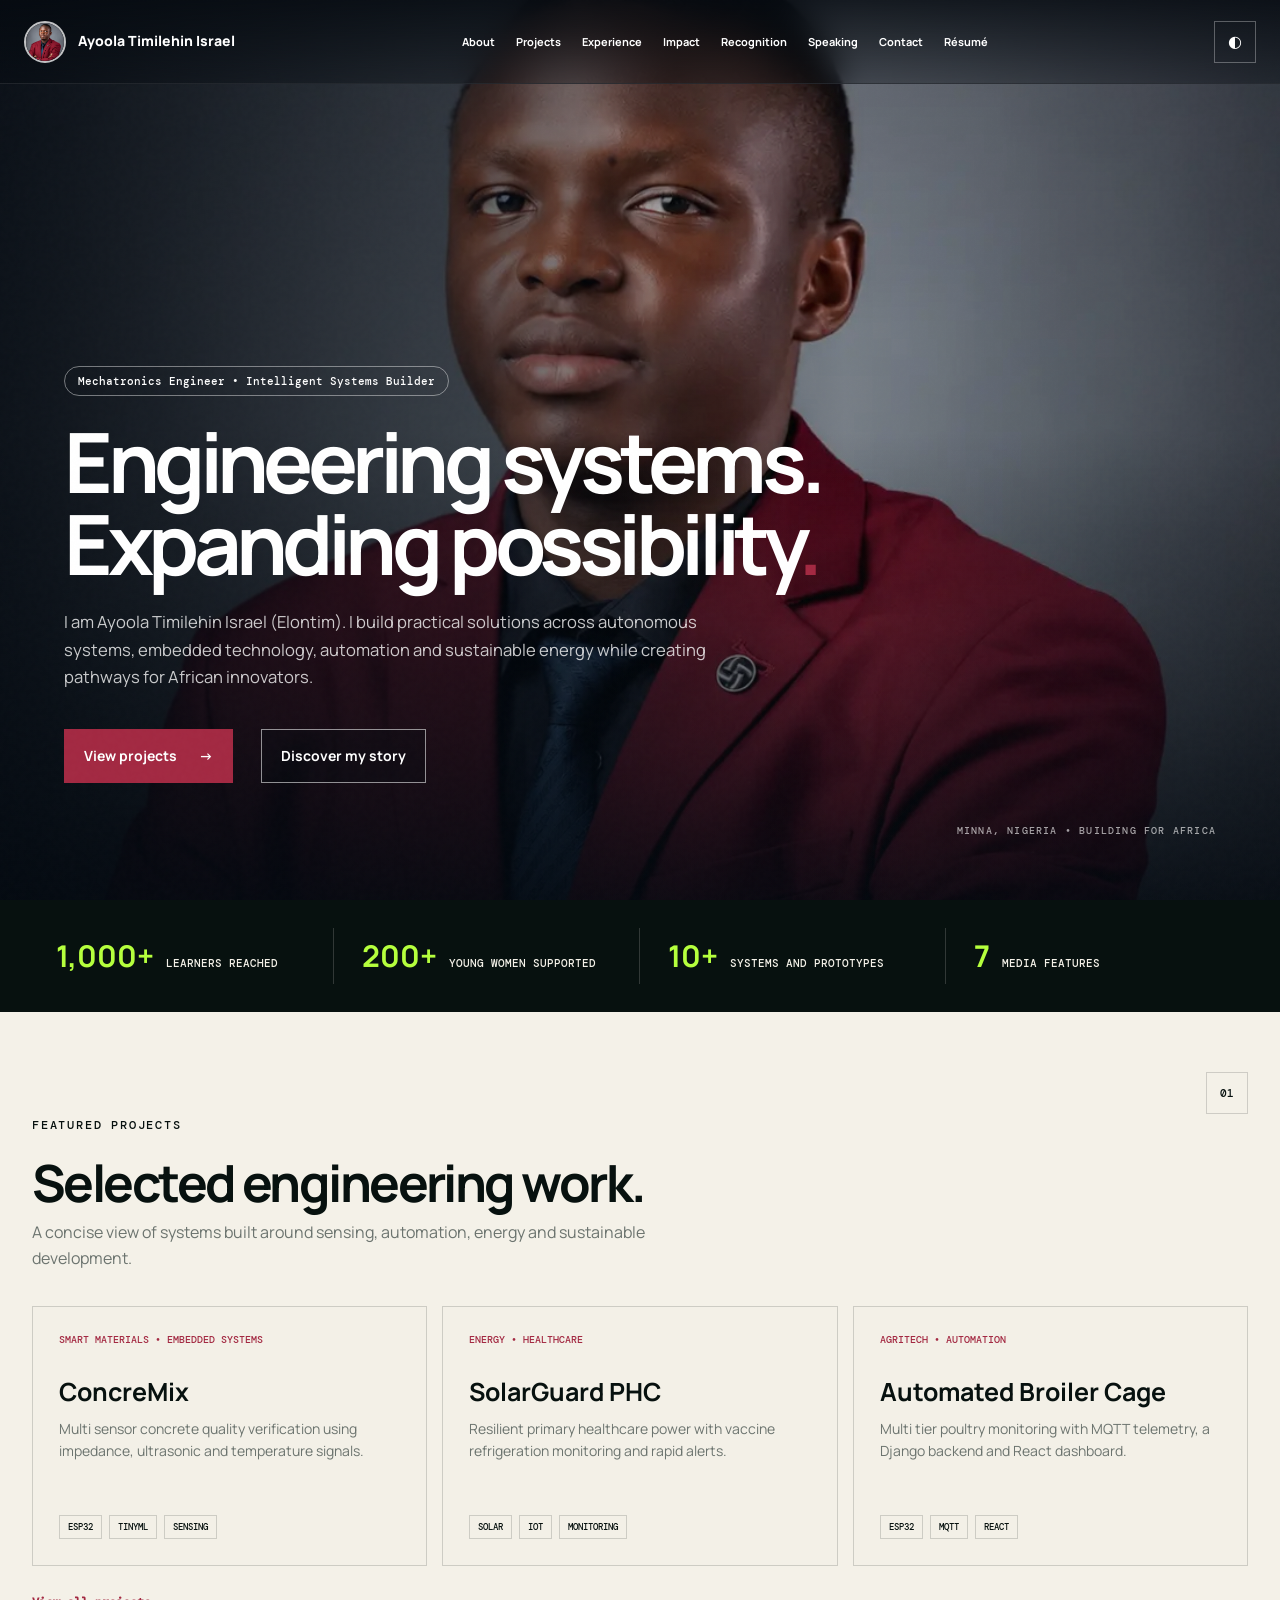
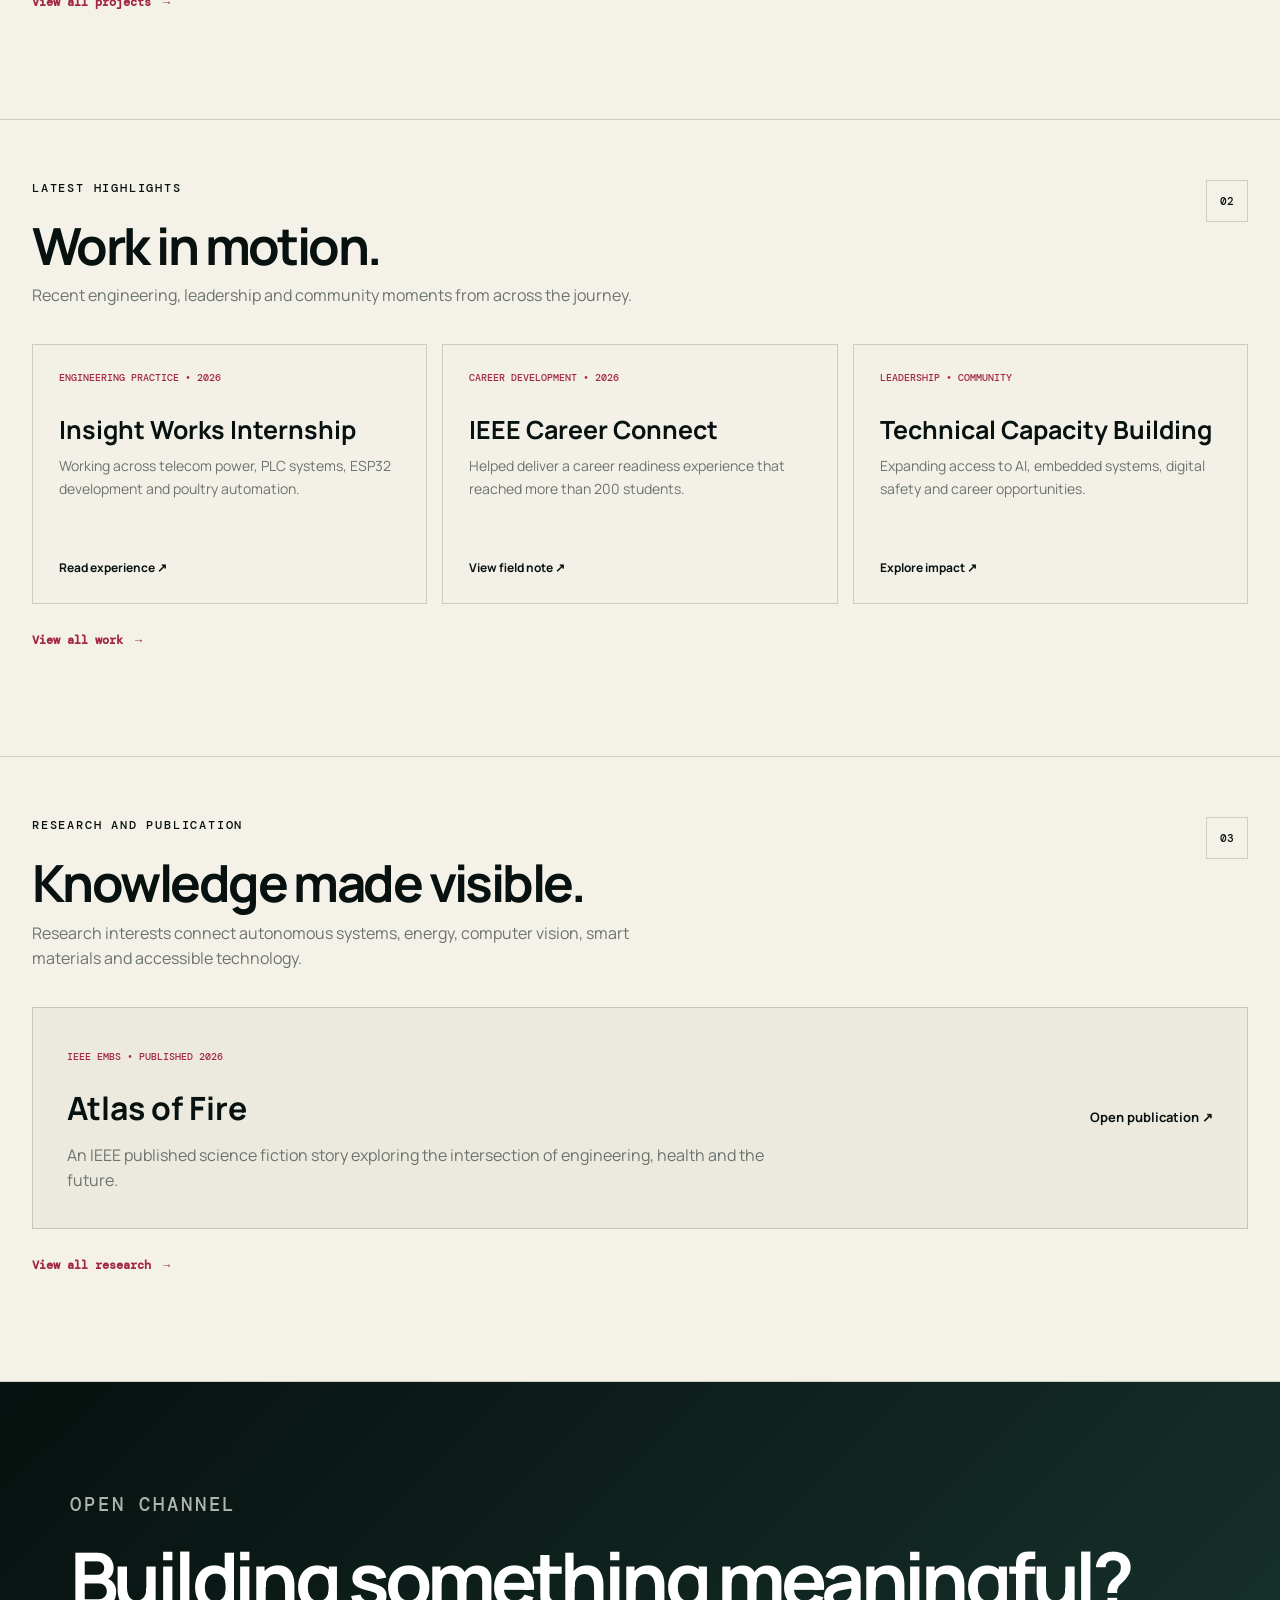
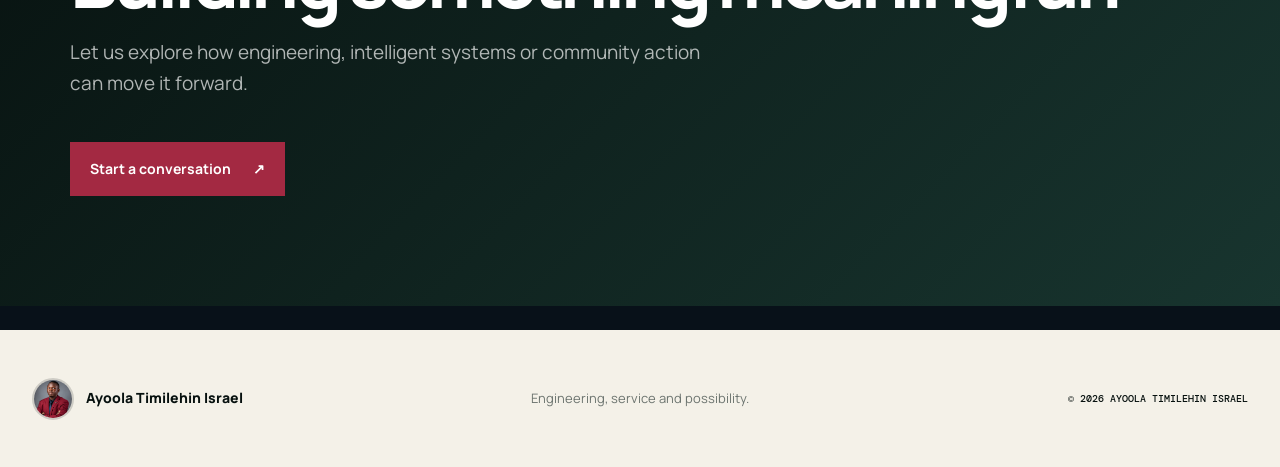
==== commit 3a25659d: "Update portfolio website" ====
--- a/index.html
+++ b/index.html
@@ -1,9 +1,55 @@
 <!doctype html>
-<html lang="en"><head><meta charset="UTF-8" /><meta name="viewport" content="width=device-width, initial-scale=1" /><meta name="description" content="Portfolio of Ayoola Timilehin Israel, mechatronics engineer, intelligent systems builder and community impact leader." /><meta name="theme-color" content="#081119" /><title>Ayoola Timilehin Israel | Engineering and Impact</title><link rel="preconnect" href="https://fonts.googleapis.com" /><link rel="preconnect" href="https://fonts.gstatic.com" crossorigin /><link href="https://fonts.googleapis.com/css2?family=DM+Mono:wght@400;500&family=Manrope:wght@400;500;600;700;800&display=swap" rel="stylesheet" /><link rel="icon" type="image/webp" href="assets/images/timilehin-burgundy-portrait.webp" /><link rel="stylesheet" href="styles.css" /></head>
+<html lang="en">
+<head>
+  <meta charset="UTF-8" />
+  <meta name="viewport" content="width=device-width, initial-scale=1" />
+  <title>Ayoola Timilehin Israel (Elontim) | Mechatronics Engineering Portfolio</title>
+  <meta name="description" content="Explore the portfolio of Ayoola Timilehin Israel (Elontim), a mechatronics engineering student in Nigeria building robotics, embedded systems and AI projects." />
+  <link rel="canonical" href="https://ayoola-timilehin-portfolio.vercel.app/" />
+  <meta property="og:url" content="https://ayoola-timilehin-portfolio.vercel.app/" />
+  <meta property="og:image" content="https://ayoola-timilehin-portfolio.vercel.app/assets/images/timilehin-burgundy-portrait.webp" />
+  <meta property="og:image:alt" content="Portrait of Ayoola Timilehin Israel" />
+  <meta name="twitter:image" content="https://ayoola-timilehin-portfolio.vercel.app/assets/images/timilehin-burgundy-portrait.webp" />
+  <meta name="author" content="Ayoola Timilehin Israel" />
+  <meta name="robots" content="index, follow" />
+  <meta name="theme-color" content="#081119" />
+  <meta property="og:type" content="website" />
+  <meta property="og:locale" content="en_NG" />
+  <meta property="og:site_name" content="Ayoola Timilehin Israel" />
+  <meta property="og:title" content="Ayoola Timilehin Israel (Elontim) | Mechatronics Engineering Portfolio" />
+  <meta property="og:description" content="Engineering projects, intelligent systems and community impact by Ayoola Timilehin Israel (Elontim), based in Nigeria." />
+  <meta name="twitter:card" content="summary" />
+  <meta name="twitter:title" content="Ayoola Timilehin Israel | Engineering Portfolio" />
+  <meta name="twitter:description" content="Explore my robotics, embedded systems, AI and community impact projects." />
+  <script type="application/ld+json">
+  {
+    "@context": "https://schema.org",
+    "@type": "Person",
+    "url": "https://ayoola-timilehin-portfolio.vercel.app/",
+    "image": "https://ayoola-timilehin-portfolio.vercel.app/assets/images/timilehin-burgundy-portrait.webp",
+    "name": "Ayoola Timilehin Israel",
+    "alternateName": ["Elontim", "Timilehin Ayoola"],
+    "description": "Mechatronics engineering student, intelligent systems builder and community impact leader in Nigeria.",
+    "affiliation": {
+      "@type": "CollegeOrUniversity",
+      "name": "Federal University of Technology, Minna"
+    },
+    "sameAs": [
+      "https://www.linkedin.com/in/timilehin-ayoola-2a147622a",
+      "https://github.com/Elontim"
+    ]
+  }
+  </script>
+  <link rel="preconnect" href="https://fonts.googleapis.com" />
+  <link rel="preconnect" href="https://fonts.gstatic.com" crossorigin />
+  <link href="https://fonts.googleapis.com/css2?family=DM+Mono:wght@400;500&family=Manrope:wght@400;500;600;700;800&display=swap" rel="stylesheet" />
+  <link rel="icon" type="image/webp" href="assets/images/timilehin-burgundy-portrait.webp" />
+  <link rel="stylesheet" href="styles.css" />
+</head>
 <body class="home-page"><a class="skip-link" href="#main-content">Skip to main content</a><div class="noise" aria-hidden="true"></div>
   <header class="site-header home-header" id="top"><a class="profile-brand" href="index.html" aria-label="Ayoola Timilehin home"><img src="assets/images/timilehin-burgundy-portrait.webp" alt="" /><span>Ayoola Timilehin Israel</span></a><nav class="desktop-nav" aria-label="Primary navigation"><a href="about.html">About</a><a href="projects.html">Projects</a><a href="experience.html">Experience</a><a href="impact.html">Impact</a><a href="recognition.html">Recognition</a><a href="speaking.html">Speaking</a><a href="contact.html">Contact</a><a href="https://drive.google.com/file/d/1Q_g9N8d5vsVfW5GfV8KbFUn3ZHmUaMl0/view?usp=drive_link" target="_blank" rel="noreferrer">Résumé</a></nav><div class="header-actions"><button class="theme-toggle" type="button">◐</button><button class="menu-toggle" type="button" aria-expanded="false" aria-controls="mobile-nav"><span></span><span></span></button></div><nav class="mobile-nav" id="mobile-nav"><a href="about.html">About</a><a href="projects.html">Projects</a><a href="experience.html">Experience</a><a href="impact.html">Leadership and Impact</a><a href="recognition.html">Recognition and Research</a><a href="speaking.html">Speaking, Moderation and Talks</a><a href="contact.html">Contact</a><a href="https://drive.google.com/file/d/1Q_g9N8d5vsVfW5GfV8KbFUn3ZHmUaMl0/view?usp=drive_link" target="_blank" rel="noreferrer">Résumé</a></nav></header>
   <main id="main-content">
-    <section class="cinematic-hero"><div class="hero-overlay"></div><div class="cinematic-copy reveal"><p class="hero-pill">Mechatronics Engineer • Intelligent Systems Builder</p><h1>Engineering systems.<br />Expanding possibility<span>.</span></h1><p>I build practical solutions across autonomous systems, embedded technology, automation and sustainable energy while creating pathways for African innovators.</p><div class="hero-actions"><a class="button hero-primary" href="projects.html">View projects <span>→</span></a><a class="button hero-secondary" href="about.html">Discover my story</a></div></div><div class="hero-location">Minna, Nigeria • Building for Africa</div></section>
+    <section class="cinematic-hero"><div class="hero-overlay"></div><div class="cinematic-copy reveal"><p class="hero-pill">Mechatronics Engineer • Intelligent Systems Builder</p><h1>Engineering systems.<br />Expanding possibility<span>.</span></h1><p>I am Ayoola Timilehin Israel (Elontim). I build practical solutions across autonomous systems, embedded technology, automation and sustainable energy while creating pathways for African innovators.</p><div class="hero-actions"><a class="button hero-primary" href="projects.html">View projects <span>→</span></a><a class="button hero-secondary" href="about.html">Discover my story</a></div></div><div class="hero-location">Minna, Nigeria • Building for Africa</div></section>
     <section class="signal-strip" aria-label="Portfolio highlights"><div><strong>1,000+</strong><span>learners reached</span></div><div><strong>200+</strong><span>young women supported</span></div><div><strong>10+</strong><span>systems and prototypes</span></div><div><strong>7</strong><span>media features</span></div></section>
     <section class="section home-preview"><div class="section-index">01</div><div class="preview-heading reveal"><div><p class="eyebrow">Featured projects</p><h2>Selected engineering work.</h2><p>A concise view of systems built around sensing, automation, energy and sustainable development.</p></div></div><div class="preview-grid"><a class="preview-card reveal" href="projects.html"><span>Smart materials • Embedded systems</span><h3>ConcreMix</h3><p>Multi sensor concrete quality verification using impedance, ultrasonic and temperature signals.</p><div><em>ESP32</em><em>TinyML</em><em>Sensing</em></div></a><a class="preview-card reveal" href="projects.html"><span>Energy • Healthcare</span><h3>SolarGuard PHC</h3><p>Resilient primary healthcare power with vaccine refrigeration monitoring and rapid alerts.</p><div><em>Solar</em><em>IoT</em><em>Monitoring</em></div></a><a class="preview-card reveal" href="projects.html"><span>Agritech • Automation</span><h3>Automated Broiler Cage</h3><p>Multi tier poultry monitoring with MQTT telemetry, a Django backend and React dashboard.</p><div><em>ESP32</em><em>MQTT</em><em>React</em></div></a></div><a class="section-end-link reveal" href="projects.html">View all projects <span>→</span></a></section>
     <section class="section home-preview updates-preview"><div class="section-index">02</div><div class="preview-heading reveal"><div><p class="eyebrow">Latest highlights</p><h2>Work in motion.</h2><p>Recent engineering, leadership and community moments from across the journey.</p></div></div><div class="preview-grid"><a class="preview-card note-card reveal" href="experience.html"><span>Engineering practice • 2026</span><h3>Insight Works Internship</h3><p>Working across telecom power, PLC systems, ESP32 development and poultry automation.</p><b>Read experience ↗</b></a><a class="preview-card note-card reveal" href="experience.html"><span>Career development • 2026</span><h3>IEEE Career Connect</h3><p>Helped deliver a career readiness experience that reached more than 200 students.</p><b>View field note ↗</b></a><a class="preview-card note-card reveal" href="impact.html"><span>Leadership • Community</span><h3>Technical Capacity Building</h3><p>Expanding access to AI, embedded systems, digital safety and career opportunities.</p><b>Explore impact ↗</b></a></div><a class="section-end-link reveal" href="experience.html">View all work <span>→</span></a></section>
--- a/styles.css
+++ b/styles.css
@@ -1,37 +1,2549 @@
-:root{--ink:#07110f;--paper:#f4f1e8;--lime:#b5ff3d;--cyan:#7fe7dc;--muted:#6c746f;--line:rgba(7,17,15,.16);--card:#ece9df;--max:1440px;--shadow:0 28px 80px rgba(7,17,15,.16)}
-*{box-sizing:border-box}html{scroll-behavior:smooth}body{margin:0;background:var(--paper);color:var(--ink);font-family:Manrope,Arial,sans-serif;font-size:16px;line-height:1.6;overflow-x:hidden}body.dark{--ink:#edf4e9;--paper:#07110f;--muted:#aab4ae;--line:rgba(237,244,233,.15);--card:#101c18;--shadow:0 28px 80px rgba(0,0,0,.35)}a{color:inherit;text-decoration:none}button{font:inherit}.noise{position:fixed;inset:0;opacity:.025;pointer-events:none;z-index:20;background-image:url("data:image/svg+xml,%3Csvg viewBox='0 0 180 180' xmlns='http://www.w3.org/2000/svg'%3E%3Cfilter id='n'%3E%3CfeTurbulence type='fractalNoise' baseFrequency='.9' numOctaves='4' stitchTiles='stitch'/%3E%3C/filter%3E%3Crect width='100%25' height='100%25' filter='url(%23n)' opacity='.7'/%3E%3C/svg%3E")}.site-header{height:84px;padding:0 max(24px,calc((100vw - var(--max))/2));display:flex;align-items:center;justify-content:space-between;position:sticky;top:0;z-index:50;background:color-mix(in srgb,var(--paper) 88%,transparent);backdrop-filter:blur(16px);border-bottom:1px solid var(--line)}.brand{display:flex;gap:12px;align-items:center}.brand>span{width:42px;height:42px;border:1px solid var(--ink);display:grid;place-items:center;font-weight:800;letter-spacing:-.06em}.brand small{font:500 11px DM Mono,monospace;text-transform:uppercase;letter-spacing:.08em}.desktop-nav{display:flex;gap:28px;font-size:13px;font-weight:700}.desktop-nav a{position:relative}.desktop-nav a:after{content:"";position:absolute;left:0;right:100%;bottom:-8px;height:2px;background:var(--lime);transition:.25s}.desktop-nav a:hover:after{right:0}.header-actions{display:flex;align-items:center;gap:10px}.theme-toggle,.menu-toggle{border:1px solid var(--line);background:transparent;color:var(--ink);height:42px;cursor:pointer}.theme-toggle{width:42px}.menu-toggle{display:none;width:44px;padding:11px}.menu-toggle span{display:block;height:1px;background:var(--ink);margin:6px 0}.button{display:inline-flex;align-items:center;justify-content:space-between;gap:22px;background:var(--ink);color:var(--paper);padding:15px 19px;font-weight:700;font-size:14px;border:1px solid var(--ink);transition:.25s}.button:hover{background:var(--lime);border-color:var(--lime);color:#07110f;transform:translateY(-2px)}.button-small{padding:10px 14px}.mobile-nav{display:none}.hero{min-height:calc(100vh - 84px);max-width:var(--max);margin:auto;display:grid;grid-template-columns:1.17fr .83fr;padding:70px 32px 72px;align-items:center;gap:60px}.eyebrow{font:500 12px DM Mono,monospace;text-transform:uppercase;letter-spacing:.15em;margin:0 0 24px}.pulse{display:inline-block;width:8px;height:8px;border-radius:50%;background:var(--lime);box-shadow:0 0 0 6px color-mix(in srgb,var(--lime) 16%,transparent);margin-right:10px}.hero h1{font-size:clamp(54px,6.6vw,104px);line-height:.93;letter-spacing:-.075em;margin:0 0 34px;max-width:900px}.hero h1 span{color:transparent;-webkit-text-stroke:1.5px var(--ink)}.hero-intro{max-width:690px;font-size:clamp(17px,1.5vw,21px);color:var(--muted)}.hero-intro strong{color:var(--ink)}.hero-actions{display:flex;gap:28px;align-items:center;margin:38px 0 54px}.text-link{font-weight:700;border-bottom:1px solid var(--ink);padding-bottom:5px}.hero-disciplines{display:flex;flex-wrap:wrap;gap:10px 28px;font:500 11px DM Mono,monospace;text-transform:uppercase;color:var(--muted)}.hero-visual{position:relative;min-height:650px;display:grid;place-items:center}.portrait-frame{width:min(92%,470px);height:600px;position:relative;overflow:hidden;background:#8a5a33;clip-path:polygon(10% 0,100% 0,100% 90%,90% 100%,0 100%,0 10%);box-shadow:var(--shadow)}.portrait-frame:after{content:"";position:absolute;inset:0;background:linear-gradient(180deg,transparent 55%,rgba(7,17,15,.3))}.portrait-frame img{width:100%;height:100%;object-fit:cover;object-position:center 25%}.portrait-tag{position:absolute;z-index:2;left:22px;bottom:22px;background:var(--lime);color:#07110f;font:500 11px DM Mono,monospace;text-transform:uppercase;padding:9px 12px}.orbit{position:absolute;border:1px solid var(--line);border-radius:50%;pointer-events:none}.orbit-one{width:570px;height:570px}.orbit-two{width:690px;height:690px;border-style:dashed;animation:spin 30s linear infinite}.floating-note{position:absolute;background:var(--paper);border:1px solid var(--line);padding:14px 16px;box-shadow:var(--shadow);display:flex;flex-direction:column;z-index:3}.floating-note span{font:500 10px DM Mono,monospace;text-transform:uppercase;color:var(--muted)}.note-one{left:-10px;top:110px}.note-two{right:-12px;bottom:110px}@keyframes spin{to{transform:rotate(360deg)}}.signal-strip{background:var(--ink);color:var(--paper);display:grid;grid-template-columns:repeat(4,1fr);padding:28px max(28px,calc((100vw - var(--max))/2));gap:0}.signal-strip div{padding:4px 28px;border-right:1px solid color-mix(in srgb,var(--paper) 18%,transparent);display:flex;align-items:baseline;gap:12px}.signal-strip div:last-child{border:0}.signal-strip strong{font-size:30px;color:var(--lime)}.signal-strip span{font:500 11px DM Mono,monospace;text-transform:uppercase}.section{max-width:var(--max);margin:auto;padding:140px 32px;position:relative;border-bottom:1px solid var(--line)}.section-index{position:absolute;right:32px;top:60px;font:500 11px DM Mono,monospace;border:1px solid var(--line);width:42px;height:42px;display:grid;place-items:center}.section-heading{max-width:930px;margin-bottom:70px}.section-heading h2,.feature-copy h2,.contact h2{font-size:clamp(42px,5vw,76px);line-height:1.02;letter-spacing:-.06em;margin:0}.section-heading.split{max-width:none;display:grid;grid-template-columns:1.3fr .7fr;align-items:end;gap:80px}.section-heading.split>p{color:var(--muted);max-width:470px;margin:0}.about-grid{display:grid;grid-template-columns:1fr 1fr;gap:110px}.about-copy{font-size:18px;color:var(--muted);max-width:620px}.about-copy .lead{font-size:30px;line-height:1.3;color:var(--ink);font-weight:700}.mini-award{border-left:4px solid var(--lime);padding:12px 0 12px 20px;margin-top:36px}.mini-award span,.board-label{font:500 11px DM Mono,monospace;text-transform:uppercase;letter-spacing:.13em;color:var(--muted)}.mini-award p{color:var(--ink);margin:6px 0}.focus-board{border:1px solid var(--line);padding:30px;background:var(--card)}.focus-item{display:grid;grid-template-columns:110px 1fr;gap:28px;padding:25px 0;border-bottom:1px solid var(--line)}.focus-item:last-child{border:0}.focus-item span{font-weight:800;font-size:22px}.focus-item p{margin:0;color:var(--muted)}.filter-row{display:flex;flex-wrap:wrap;gap:8px;margin-bottom:35px}.filter{border:1px solid var(--line);background:transparent;color:var(--ink);padding:9px 15px;font:500 11px DM Mono,monospace;text-transform:uppercase;cursor:pointer}.filter.active,.filter:hover{background:var(--ink);color:var(--paper)}.projects-grid{display:grid;grid-template-columns:repeat(2,1fr);gap:18px}.project-card{position:relative;background:var(--card);min-height:620px;display:flex;flex-direction:column;transition:.3s;overflow:hidden}.project-card:hover{transform:translateY(-5px);box-shadow:var(--shadow)}.project-card.hidden{display:none}.project-featured{grid-column:span 2;display:grid;grid-template-columns:1.08fr .92fr}.project-number{position:absolute;right:18px;top:15px;z-index:3;font:500 11px DM Mono,monospace;background:var(--paper);border:1px solid var(--line);padding:6px 9px}.project-visual{min-height:340px;position:relative;overflow:hidden;background:#0d1714;color:white;display:grid;place-items:center}.project-visual em{position:absolute;bottom:15px;left:16px;font:400 10px DM Mono,monospace;text-transform:uppercase;color:rgba(255,255,255,.56);font-style:normal}.image-visual img{width:100%;height:100%;object-fit:cover}.project-copy{padding:34px;display:flex;flex-direction:column;align-items:flex-start;flex:1}.tags{display:flex;gap:7px;flex-wrap:wrap}.tags span{font:500 10px DM Mono,monospace;text-transform:uppercase;border:1px solid var(--line);padding:5px 8px}.project-copy h3{font-size:clamp(26px,3vw,42px);line-height:1.08;letter-spacing:-.04em;margin:22px 0 14px}.project-copy p{color:var(--muted);max-width:620px}.project-link{margin-top:auto;background:transparent;color:var(--ink);border:0;border-bottom:1px solid var(--ink);font-weight:700;padding:8px 0;cursor:pointer}.metric-inline{margin-top:auto;display:flex;align-items:baseline;gap:12px}.metric-inline strong{font-size:30px;color:var(--ink)}.metric-inline span{font:500 10px DM Mono,monospace;text-transform:uppercase;color:var(--muted)}.pipeline-line{width:72%;height:70px;border:18px solid #66736e;border-left:0;border-right:0;position:relative}.sensor{position:absolute;width:22px;height:22px;background:var(--lime);border-radius:50%;box-shadow:0 0 0 9px rgba(181,255,61,.12)}.sensor-a{left:28%;top:47%}.sensor-b{left:50%;top:47%}.sensor-c{left:72%;top:47%}.visual-solar{background:linear-gradient(150deg,#102c33,#07110f)}.sun{width:105px;height:105px;border-radius:50%;background:var(--lime);box-shadow:0 0 70px rgba(181,255,61,.35);position:absolute;right:15%;top:14%}.panel{width:210px;height:130px;background:repeating-linear-gradient(90deg,#254c57 0 28px,#7fe7dc 29px 30px),repeating-linear-gradient(0deg,transparent 0 28px,#7fe7dc 29px 30px);transform:skewY(-10deg);border:5px solid #a7c6c3}.visual-vision{background:#07110f}.reticle{width:180px;height:120px;border:2px solid var(--lime);position:relative}.reticle:before,.reticle:after{content:"";position:absolute;background:var(--lime)}.reticle:before{height:1px;width:240px;left:-30px;top:58px}.reticle:after{width:1px;height:180px;top:-30px;left:88px}.visual-vision>span,.visual-cage>span{position:absolute;top:20px;left:20px;color:var(--lime);font:500 11px DM Mono,monospace}.visual-glass{background:linear-gradient(135deg,#16241f,#07110f)}.glass-left,.glass-right{width:140px;height:90px;border:9px solid #c0cbc6;border-radius:50% 50% 42% 42%;position:absolute}.glass-left{transform:translateX(-75px)}.glass-right{transform:translateX(75px)}.visual-glass:after{content:"";width:35px;height:8px;background:#c0cbc6;position:absolute}.cage-grid{width:75%;height:70%;background:repeating-linear-gradient(90deg,transparent 0 48px,rgba(127,231,220,.4) 49px 50px),repeating-linear-gradient(0deg,transparent 0 48px,rgba(127,231,220,.4) 49px 50px);border:2px solid var(--cyan)}.project-secondary{min-height:320px}.timeline{border-top:1px solid var(--line)}.timeline-item{display:grid;grid-template-columns:220px 1fr;gap:70px;padding:36px 0;border-bottom:1px solid var(--line)}.timeline-year{font:500 11px DM Mono,monospace;text-transform:uppercase;color:var(--muted)}.timeline-item h3{font-size:25px;margin:0 0 10px}.timeline-item h3 span{display:block;color:var(--muted);font-size:16px;font-weight:500;margin-top:5px}.timeline-item p{margin:0;color:var(--muted);max-width:780px}.feature-story{max-width:var(--max);margin:0 auto;background:var(--ink);color:var(--paper);display:grid;grid-template-columns:1.1fr .9fr;padding:32px}.feature-image{min-height:680px}.feature-image img{width:100%;height:100%;object-fit:cover}.feature-copy{padding:70px 60px;align-self:center}.feature-copy p:not(.eyebrow){color:color-mix(in srgb,var(--paper) 68%,transparent);font-size:18px}.feature-copy h2{color:var(--lime)}.feature-metrics{display:flex;gap:50px;margin-top:45px}.feature-metrics div{display:flex;flex-direction:column}.feature-metrics strong{font-size:34px}.feature-metrics span{font:500 10px DM Mono,monospace;text-transform:uppercase}.feature-gallery{grid-column:span 2;display:grid;grid-template-columns:1fr 1fr;gap:12px;margin-top:12px}.feature-gallery img{width:100%;height:320px;object-fit:cover}.impact-grid{display:grid;grid-template-columns:repeat(3,1fr);gap:16px}.impact-card{background:var(--ink);color:var(--paper);padding:34px;min-height:350px;display:flex;flex-direction:column}.impact-card>span{font:500 11px DM Mono,monospace;color:var(--lime)}.impact-card h3{font-size:21px;margin:40px 0 auto}.impact-card strong{font-size:70px;line-height:1;color:var(--lime);letter-spacing:-.06em}.impact-card p{color:color-mix(in srgb,var(--paper) 65%,transparent)}.roles-board{margin-top:18px;border:1px solid var(--line);padding:32px}.roles-list{display:grid;grid-template-columns:repeat(2,1fr);margin-top:22px}.roles-list span{padding:18px 0;border-bottom:1px solid var(--line);font-weight:700}.roles-list span:nth-child(odd){border-right:1px solid var(--line);padding-right:24px}.roles-list span:nth-child(even){padding-left:24px}.recognition-grid{display:grid;grid-template-columns:repeat(3,1fr);gap:14px}.award-card{border:1px solid var(--line);padding:30px;min-height:300px;display:flex;flex-direction:column}.award-card.lime{background:var(--lime);color:#07110f;border-color:var(--lime)}.award-card>p{font:500 10px DM Mono,monospace;text-transform:uppercase}.award-card h3{font-size:33px;line-height:1.1;margin:auto 0 12px}.award-card>span{color:var(--muted)}.award-card.lime>span{color:#27351d}.award-card a{margin-top:20px;font-weight:700;font-size:13px}.research-line{margin-top:35px;padding:30px;border-top:1px solid var(--line);border-bottom:1px solid var(--line);display:grid;grid-template-columns:200px 1fr}.research-line span{font:500 11px DM Mono,monospace;text-transform:uppercase}.research-line p{margin:0;font-weight:700}.gallery-grid{display:grid;grid-template-columns:1.5fr 1fr 1fr;grid-template-rows:repeat(2,250px);gap:14px}.gallery-main{grid-row:span 2;margin:0;position:relative;overflow:hidden}.gallery-main img{width:100%;height:100%;object-fit:cover}.gallery-main figcaption{position:absolute;left:18px;bottom:18px;background:var(--paper);padding:8px 11px;font:500 10px DM Mono,monospace;text-transform:uppercase}.gallery-placeholder{border:1px dashed var(--line);background:linear-gradient(135deg,var(--card),transparent);padding:20px;display:flex;flex-direction:column;justify-content:space-between}.gallery-placeholder span{font:500 10px DM Mono,monospace}.gallery-placeholder strong{font:600 12px DM Mono,monospace}.gallery-placeholder p{margin:0;color:var(--muted);font-size:13px}.gallery-placeholder:last-child{grid-column:span 2}.contact{max-width:var(--max);margin:0 auto 24px;background:var(--lime);color:#07110f;padding:100px 70px;display:grid;grid-template-columns:1.3fr .7fr;gap:100px}.contact-copy>p:not(.eyebrow){max-width:650px;font-size:19px}.contact-email{font-size:clamp(16px,2vw,26px);font-weight:800;border-bottom:2px solid #07110f;display:inline-flex;gap:30px;margin-top:25px}.contact-links{align-self:end}.contact-links a{display:grid;grid-template-columns:90px 1fr auto;gap:15px;padding:20px 0;border-bottom:1px solid rgba(7,17,15,.3)}.contact-links span{font-weight:800}.contact-links em{font-style:normal;font-size:13px}footer{max-width:var(--max);margin:auto;padding:45px 32px;display:grid;grid-template-columns:1fr 1fr 1fr;align-items:center}footer p{text-align:center;color:var(--muted);font-size:13px}footer small{text-align:right;font:500 10px DM Mono,monospace;text-transform:uppercase}.project-modal{max-width:760px;width:calc(100% - 30px);background:var(--paper);color:var(--ink);border:1px solid var(--line);padding:55px;box-shadow:var(--shadow)}.project-modal::backdrop{background:rgba(3,8,7,.78);backdrop-filter:blur(8px)}.project-modal h2{font-size:45px;line-height:1.05;letter-spacing:-.05em}.project-modal>p{color:var(--muted)}.modal-close{position:absolute;top:15px;right:15px;width:40px;height:40px;background:var(--ink);color:var(--paper);border:0;font-size:25px;cursor:pointer}.modal-grid{display:grid;grid-template-columns:1fr 1fr;gap:22px;margin-top:35px}.modal-grid div{border-top:2px solid var(--lime);padding-top:15px}.modal-grid span{font:500 10px DM Mono,monospace;text-transform:uppercase}.modal-grid p{color:var(--muted)}.reveal{opacity:0;transform:translateY(22px);transition:opacity .65s ease,transform .65s ease}.reveal.visible{opacity:1;transform:none}
-@media(max-width:1050px){.desktop-nav{display:none}.menu-toggle{display:block}.mobile-nav{position:absolute;top:84px;left:0;right:0;background:var(--paper);border-bottom:1px solid var(--line);padding:25px 32px;flex-direction:column;gap:15px}.mobile-nav.open{display:flex}.hero{grid-template-columns:1fr;padding-top:55px}.hero-visual{min-height:600px}.portrait-frame{height:550px}.orbit-two{width:620px;height:620px}.signal-strip{grid-template-columns:1fr 1fr}.signal-strip div:nth-child(2){border-right:0}.section-heading.split{grid-template-columns:1fr;gap:25px}.project-featured{grid-template-columns:1fr}.feature-story{grid-template-columns:1fr}.feature-gallery{grid-column:auto}.impact-grid,.recognition-grid{grid-template-columns:1fr 1fr}.contact{grid-template-columns:1fr;gap:50px}}
-@media(max-width:720px){.site-header{height:70px}.brand small,.header-actions .button{display:none}.mobile-nav{top:70px}.hero{min-height:auto;padding:60px 20px 80px;gap:20px}.hero h1{font-size:53px}.hero-intro{font-size:17px}.hero-actions{align-items:flex-start;flex-direction:column}.hero-visual{min-height:510px}.portrait-frame{height:480px;width:92%}.orbit-one{width:430px;height:430px}.orbit-two{width:500px;height:500px}.note-one{left:0}.note-two{right:0}.hero-disciplines{flex-direction:column}.signal-strip{grid-template-columns:1fr 1fr;padding:18px}.signal-strip div{padding:15px;display:block}.signal-strip strong{display:block;font-size:25px}.section{padding:100px 20px}.section-index{right:20px;top:30px}.section-heading{margin-bottom:45px}.section-heading h2,.feature-copy h2,.contact h2{font-size:42px}.about-grid,.projects-grid,.impact-grid,.recognition-grid{grid-template-columns:1fr;gap:14px}.project-featured{grid-column:auto}.project-card{min-height:560px}.project-secondary{min-height:300px}.focus-item{grid-template-columns:80px 1fr}.timeline-item{grid-template-columns:1fr;gap:12px}.feature-story{padding:12px}.feature-image{min-height:430px}.feature-copy{padding:55px 20px}.feature-gallery{grid-template-columns:1fr}.feature-gallery img{height:240px}.roles-list{grid-template-columns:1fr}.roles-list span:nth-child(odd){border-right:0;padding-right:0}.roles-list span:nth-child(even){padding-left:0}.gallery-grid{display:grid;grid-template-columns:1fr 1fr;grid-template-rows:360px 220px 220px}.gallery-main{grid-column:span 2;grid-row:auto}.gallery-placeholder:last-child{grid-column:span 2}.contact{margin:0 12px;padding:70px 22px}.contact-email{font-size:15px;gap:10px}.contact-links a{grid-template-columns:75px 1fr auto}footer{grid-template-columns:auto 1fr}footer p{display:none}.modal-grid{grid-template-columns:1fr}.project-modal{padding:48px 24px 30px}.project-modal h2{font-size:34px}}
-@media(prefers-reduced-motion:reduce){html{scroll-behavior:auto}.orbit-two{animation:none}.reveal{opacity:1;transform:none;transition:none}}
-.skip-link{position:fixed;left:18px;top:12px;z-index:100;transform:translateY(-160%);background:var(--lime);color:#07110f;padding:10px 14px;font-weight:800}.skip-link:focus{transform:none}a:focus-visible,button:focus-visible{outline:3px solid var(--cyan);outline-offset:4px}
+:root {
+  --ink: #07110f;
+  --paper: #f4f1e8;
+  --lime: #b5ff3d;
+  --cyan: #7fe7dc;
+  --muted: #6c746f;
+  --line: rgba(7, 17, 15, 0.16);
+  --card: #ece9df;
+  --max: 1440px;
+  --shadow: 0 28px 80px rgba(7, 17, 15, 0.16);
+}
+* {
+  box-sizing: border-box;
+}
+html {
+  scroll-behavior: smooth;
+}
+body {
+  margin: 0;
+  background: var(--paper);
+  color: var(--ink);
+  font-family: Manrope, Arial, sans-serif;
+  font-size: 16px;
+  line-height: 1.6;
+  overflow-x: hidden;
+}
+body.dark {
+  --ink: #edf4e9;
+  --paper: #07110f;
+  --muted: #aab4ae;
+  --line: rgba(237, 244, 233, 0.15);
+  --card: #101c18;
+  --shadow: 0 28px 80px rgba(0, 0, 0, 0.35);
+}
+a {
+  color: inherit;
+  text-decoration: none;
+}
+button {
+  font: inherit;
+}
+.noise {
+  position: fixed;
+  inset: 0;
+  opacity: 0.025;
+  pointer-events: none;
+  z-index: 20;
+  background-image: url("data:image/svg+xml,%3Csvg viewBox='0 0 180 180' xmlns='http://www.w3.org/2000/svg'%3E%3Cfilter id='n'%3E%3CfeTurbulence type='fractalNoise' baseFrequency='.9' numOctaves='4' stitchTiles='stitch'/%3E%3C/filter%3E%3Crect width='100%25' height='100%25' filter='url(%23n)' opacity='.7'/%3E%3C/svg%3E");
+}
+.site-header {
+  height: 84px;
+  padding: 0 max(24px, calc((100vw - var(--max)) / 2));
+  display: flex;
+  align-items: center;
+  justify-content: space-between;
+  position: sticky;
+  top: 0;
+  z-index: 50;
+  background: color-mix(in srgb, var(--paper) 88%, transparent);
+  backdrop-filter: blur(16px);
+  border-bottom: 1px solid var(--line);
+}
+.brand {
+  display: flex;
+  gap: 12px;
+  align-items: center;
+}
+.brand > span {
+  width: 42px;
+  height: 42px;
+  border: 1px solid var(--ink);
+  display: grid;
+  place-items: center;
+  font-weight: 800;
+  letter-spacing: -0.06em;
+}
+.brand small {
+  font:
+    500 11px DM Mono,
+    monospace;
+  text-transform: uppercase;
+  letter-spacing: 0.08em;
+}
+.desktop-nav {
+  display: flex;
+  gap: 28px;
+  font-size: 13px;
+  font-weight: 700;
+}
+.desktop-nav a {
+  position: relative;
+}
+.desktop-nav a:after {
+  content: "";
+  position: absolute;
+  left: 0;
+  right: 100%;
+  bottom: -8px;
+  height: 2px;
+  background: var(--lime);
+  transition: 0.25s;
+}
+.desktop-nav a:hover:after {
+  right: 0;
+}
+.header-actions {
+  display: flex;
+  align-items: center;
+  gap: 10px;
+}
+.theme-toggle,
+.menu-toggle {
+  border: 1px solid var(--line);
+  background: transparent;
+  color: var(--ink);
+  height: 42px;
+  cursor: pointer;
+}
+.theme-toggle {
+  width: 42px;
+}
+.menu-toggle {
+  display: none;
+  width: 44px;
+  padding: 11px;
+}
+.menu-toggle span {
+  display: block;
+  height: 1px;
+  background: var(--ink);
+  margin: 6px 0;
+}
+.button {
+  display: inline-flex;
+  align-items: center;
+  justify-content: space-between;
+  gap: 22px;
+  background: var(--ink);
+  color: var(--paper);
+  padding: 15px 19px;
+  font-weight: 700;
+  font-size: 14px;
+  border: 1px solid var(--ink);
+  transition: 0.25s;
+}
+.button:hover {
+  background: var(--lime);
+  border-color: var(--lime);
+  color: #07110f;
+  transform: translateY(-2px);
+}
+.button-small {
+  padding: 10px 14px;
+}
+.mobile-nav {
+  display: none;
+}
+.hero {
+  min-height: calc(100vh - 84px);
+  max-width: var(--max);
+  margin: auto;
+  display: grid;
+  grid-template-columns: 1.17fr 0.83fr;
+  padding: 70px 32px 72px;
+  align-items: center;
+  gap: 60px;
+}
+.eyebrow {
+  font:
+    500 12px DM Mono,
+    monospace;
+  text-transform: uppercase;
+  letter-spacing: 0.15em;
+  margin: 0 0 24px;
+}
+.pulse {
+  display: inline-block;
+  width: 8px;
+  height: 8px;
+  border-radius: 50%;
+  background: var(--lime);
+  box-shadow: 0 0 0 6px color-mix(in srgb, var(--lime) 16%, transparent);
+  margin-right: 10px;
+}
+.hero h1 {
+  font-size: clamp(54px, 6.6vw, 104px);
+  line-height: 0.93;
+  letter-spacing: -0.075em;
+  margin: 0 0 34px;
+  max-width: 900px;
+}
+.hero h1 span {
+  color: transparent;
+  -webkit-text-stroke: 1.5px var(--ink);
+}
+.hero-intro {
+  max-width: 690px;
+  font-size: clamp(17px, 1.5vw, 21px);
+  color: var(--muted);
+}
+.hero-intro strong {
+  color: var(--ink);
+}
+.hero-actions {
+  display: flex;
+  gap: 28px;
+  align-items: center;
+  margin: 38px 0 54px;
+}
+.text-link {
+  font-weight: 700;
+  border-bottom: 1px solid var(--ink);
+  padding-bottom: 5px;
+}
+.hero-disciplines {
+  display: flex;
+  flex-wrap: wrap;
+  gap: 10px 28px;
+  font:
+    500 11px DM Mono,
+    monospace;
+  text-transform: uppercase;
+  color: var(--muted);
+}
+.hero-visual {
+  position: relative;
+  min-height: 650px;
+  display: grid;
+  place-items: center;
+}
+.portrait-frame {
+  width: min(92%, 470px);
+  height: 600px;
+  position: relative;
+  overflow: hidden;
+  background: #8a5a33;
+  clip-path: polygon(10% 0, 100% 0, 100% 90%, 90% 100%, 0 100%, 0 10%);
+  box-shadow: var(--shadow);
+}
+.portrait-frame:after {
+  content: "";
+  position: absolute;
+  inset: 0;
+  background: linear-gradient(180deg, transparent 55%, rgba(7, 17, 15, 0.3));
+}
+.portrait-frame img {
+  width: 100%;
+  height: 100%;
+  object-fit: cover;
+  object-position: center 25%;
+}
+.portrait-tag {
+  position: absolute;
+  z-index: 2;
+  left: 22px;
+  bottom: 22px;
+  background: var(--lime);
+  color: #07110f;
+  font:
+    500 11px DM Mono,
+    monospace;
+  text-transform: uppercase;
+  padding: 9px 12px;
+}
+.orbit {
+  position: absolute;
+  border: 1px solid var(--line);
+  border-radius: 50%;
+  pointer-events: none;
+}
+.orbit-one {
+  width: 570px;
+  height: 570px;
+}
+.orbit-two {
+  width: 690px;
+  height: 690px;
+  border-style: dashed;
+  animation: spin 30s linear infinite;
+}
+.floating-note {
+  position: absolute;
+  background: var(--paper);
+  border: 1px solid var(--line);
+  padding: 14px 16px;
+  box-shadow: var(--shadow);
+  display: flex;
+  flex-direction: column;
+  z-index: 3;
+}
+.floating-note span {
+  font:
+    500 10px DM Mono,
+    monospace;
+  text-transform: uppercase;
+  color: var(--muted);
+}
+.note-one {
+  left: -10px;
+  top: 110px;
+}
+.note-two {
+  right: -12px;
+  bottom: 110px;
+}
+@keyframes spin {
+  to {
+    transform: rotate(360deg);
+  }
+}
+.signal-strip {
+  background: var(--ink);
+  color: var(--paper);
+  display: grid;
+  grid-template-columns: repeat(4, 1fr);
+  padding: 28px max(28px, calc((100vw - var(--max)) / 2));
+  gap: 0;
+}
+.signal-strip div {
+  padding: 4px 28px;
+  border-right: 1px solid color-mix(in srgb, var(--paper) 18%, transparent);
+  display: flex;
+  align-items: baseline;
+  gap: 12px;
+}
+.signal-strip div:last-child {
+  border: 0;
+}
+.signal-strip strong {
+  font-size: 30px;
+  color: var(--lime);
+}
+.signal-strip span {
+  font:
+    500 11px DM Mono,
+    monospace;
+  text-transform: uppercase;
+}
+.section {
+  max-width: var(--max);
+  margin: auto;
+  padding: 140px 32px;
+  position: relative;
+  border-bottom: 1px solid var(--line);
+}
+.section-index {
+  position: absolute;
+  right: 32px;
+  top: 60px;
+  font:
+    500 11px DM Mono,
+    monospace;
+  border: 1px solid var(--line);
+  width: 42px;
+  height: 42px;
+  display: grid;
+  place-items: center;
+}
+.section-heading {
+  max-width: 930px;
+  margin-bottom: 70px;
+}
+.section-heading h2,
+.feature-copy h2,
+.contact h2 {
+  font-size: clamp(42px, 5vw, 76px);
+  line-height: 1.02;
+  letter-spacing: -0.06em;
+  margin: 0;
+}
+.section-heading.split {
+  max-width: none;
+  display: grid;
+  grid-template-columns: 1.3fr 0.7fr;
+  align-items: end;
+  gap: 80px;
+}
+.section-heading.split > p {
+  color: var(--muted);
+  max-width: 470px;
+  margin: 0;
+}
+.about-grid {
+  display: grid;
+  grid-template-columns: 1fr 1fr;
+  gap: 110px;
+}
+.about-copy {
+  font-size: 18px;
+  color: var(--muted);
+  max-width: 620px;
+}
+.about-copy .lead {
+  font-size: 30px;
+  line-height: 1.3;
+  color: var(--ink);
+  font-weight: 700;
+}
+.mini-award {
+  border-left: 4px solid var(--lime);
+  padding: 12px 0 12px 20px;
+  margin-top: 36px;
+}
+.mini-award span,
+.board-label {
+  font:
+    500 11px DM Mono,
+    monospace;
+  text-transform: uppercase;
+  letter-spacing: 0.13em;
+  color: var(--muted);
+}
+.mini-award p {
+  color: var(--ink);
+  margin: 6px 0;
+}
+.focus-board {
+  border: 1px solid var(--line);
+  padding: 30px;
+  background: var(--card);
+}
+.focus-item {
+  display: grid;
+  grid-template-columns: 110px 1fr;
+  gap: 28px;
+  padding: 25px 0;
+  border-bottom: 1px solid var(--line);
+}
+.focus-item:last-child {
+  border: 0;
+}
+.focus-item span {
+  font-weight: 800;
+  font-size: 22px;
+}
+.focus-item p {
+  margin: 0;
+  color: var(--muted);
+}
+.filter-row {
+  display: flex;
+  flex-wrap: wrap;
+  gap: 8px;
+  margin-bottom: 35px;
+}
+.filter {
+  border: 1px solid var(--line);
+  background: transparent;
+  color: var(--ink);
+  padding: 9px 15px;
+  font:
+    500 11px DM Mono,
+    monospace;
+  text-transform: uppercase;
+  cursor: pointer;
+}
+.filter.active,
+.filter:hover {
+  background: var(--ink);
+  color: var(--paper);
+}
+.projects-grid {
+  display: grid;
+  grid-template-columns: repeat(2, 1fr);
+  gap: 18px;
+}
+.project-card {
+  position: relative;
+  background: var(--card);
+  min-height: 620px;
+  display: flex;
+  flex-direction: column;
+  transition: 0.3s;
+  overflow: hidden;
+}
+.project-card:hover {
+  transform: translateY(-5px);
+  box-shadow: var(--shadow);
+}
+.project-card.hidden {
+  display: none;
+}
+.project-featured {
+  grid-column: span 2;
+  display: grid;
+  grid-template-columns: 1.08fr 0.92fr;
+}
+.project-number {
+  position: absolute;
+  right: 18px;
+  top: 15px;
+  z-index: 3;
+  font:
+    500 11px DM Mono,
+    monospace;
+  background: var(--paper);
+  border: 1px solid var(--line);
+  padding: 6px 9px;
+}
+.project-visual {
+  min-height: 340px;
+  position: relative;
+  overflow: hidden;
+  background: #0d1714;
+  color: white;
+  display: grid;
+  place-items: center;
+}
+.project-visual em {
+  position: absolute;
+  bottom: 15px;
+  left: 16px;
+  font:
+    400 10px DM Mono,
+    monospace;
+  text-transform: uppercase;
+  color: rgba(255, 255, 255, 0.56);
+  font-style: normal;
+}
+.image-visual img {
+  width: 100%;
+  height: 100%;
+  object-fit: cover;
+}
+.project-copy {
+  padding: 34px;
+  display: flex;
+  flex-direction: column;
+  align-items: flex-start;
+  flex: 1;
+}
+.tags {
+  display: flex;
+  gap: 7px;
+  flex-wrap: wrap;
+}
+.tags span {
+  font:
+    500 10px DM Mono,
+    monospace;
+  text-transform: uppercase;
+  border: 1px solid var(--line);
+  padding: 5px 8px;
+}
+.project-copy h3 {
+  font-size: clamp(26px, 3vw, 42px);
+  line-height: 1.08;
+  letter-spacing: -0.04em;
+  margin: 22px 0 14px;
+}
+.project-copy p {
+  color: var(--muted);
+  max-width: 620px;
+}
+.project-link {
+  margin-top: auto;
+  background: transparent;
+  color: var(--ink);
+  border: 0;
+  border-bottom: 1px solid var(--ink);
+  font-weight: 700;
+  padding: 8px 0;
+  cursor: pointer;
+}
+.metric-inline {
+  margin-top: auto;
+  display: flex;
+  align-items: baseline;
+  gap: 12px;
+}
+.metric-inline strong {
+  font-size: 30px;
+  color: var(--ink);
+}
+.metric-inline span {
+  font:
+    500 10px DM Mono,
+    monospace;
+  text-transform: uppercase;
+  color: var(--muted);
+}
+.pipeline-line {
+  width: 72%;
+  height: 70px;
+  border: 18px solid #66736e;
+  border-left: 0;
+  border-right: 0;
+  position: relative;
+}
+.sensor {
+  position: absolute;
+  width: 22px;
+  height: 22px;
+  background: var(--lime);
+  border-radius: 50%;
+  box-shadow: 0 0 0 9px rgba(181, 255, 61, 0.12);
+}
+.sensor-a {
+  left: 28%;
+  top: 47%;
+}
+.sensor-b {
+  left: 50%;
+  top: 47%;
+}
+.sensor-c {
+  left: 72%;
+  top: 47%;
+}
+.visual-solar {
+  background: linear-gradient(150deg, #102c33, #07110f);
+}
+.sun {
+  width: 105px;
+  height: 105px;
+  border-radius: 50%;
+  background: var(--lime);
+  box-shadow: 0 0 70px rgba(181, 255, 61, 0.35);
+  position: absolute;
+  right: 15%;
+  top: 14%;
+}
+.panel {
+  width: 210px;
+  height: 130px;
+  background:
+    repeating-linear-gradient(90deg, #254c57 0 28px, #7fe7dc 29px 30px),
+    repeating-linear-gradient(0deg, transparent 0 28px, #7fe7dc 29px 30px);
+  transform: skewY(-10deg);
+  border: 5px solid #a7c6c3;
+}
+.visual-vision {
+  background: #07110f;
+}
+.reticle {
+  width: 180px;
+  height: 120px;
+  border: 2px solid var(--lime);
+  position: relative;
+}
+.reticle:before,
+.reticle:after {
+  content: "";
+  position: absolute;
+  background: var(--lime);
+}
+.reticle:before {
+  height: 1px;
+  width: 240px;
+  left: -30px;
+  top: 58px;
+}
+.reticle:after {
+  width: 1px;
+  height: 180px;
+  top: -30px;
+  left: 88px;
+}
+.visual-vision > span,
+.visual-cage > span {
+  position: absolute;
+  top: 20px;
+  left: 20px;
+  color: var(--lime);
+  font:
+    500 11px DM Mono,
+    monospace;
+}
+.visual-glass {
+  background: linear-gradient(135deg, #16241f, #07110f);
+}
+.glass-left,
+.glass-right {
+  width: 140px;
+  height: 90px;
+  border: 9px solid #c0cbc6;
+  border-radius: 50% 50% 42% 42%;
+  position: absolute;
+}
+.glass-left {
+  transform: translateX(-75px);
+}
+.glass-right {
+  transform: translateX(75px);
+}
+.visual-glass:after {
+  content: "";
+  width: 35px;
+  height: 8px;
+  background: #c0cbc6;
+  position: absolute;
+}
+.cage-grid {
+  width: 75%;
+  height: 70%;
+  background:
+    repeating-linear-gradient(
+      90deg,
+      transparent 0 48px,
+      rgba(127, 231, 220, 0.4) 49px 50px
+    ),
+    repeating-linear-gradient(
+      0deg,
+      transparent 0 48px,
+      rgba(127, 231, 220, 0.4) 49px 50px
+    );
+  border: 2px solid var(--cyan);
+}
+.project-secondary {
+  min-height: 320px;
+}
+.timeline {
+  border-top: 1px solid var(--line);
+}
+.timeline-item {
+  display: grid;
+  grid-template-columns: 220px 1fr;
+  gap: 70px;
+  padding: 36px 0;
+  border-bottom: 1px solid var(--line);
+}
+.timeline-year {
+  font:
+    500 11px DM Mono,
+    monospace;
+  text-transform: uppercase;
+  color: var(--muted);
+}
+.timeline-item h3 {
+  font-size: 25px;
+  margin: 0 0 10px;
+}
+.timeline-item h3 span {
+  display: block;
+  color: var(--muted);
+  font-size: 16px;
+  font-weight: 500;
+  margin-top: 5px;
+}
+.timeline-item p {
+  margin: 0;
+  color: var(--muted);
+  max-width: 780px;
+}
+.feature-story {
+  max-width: var(--max);
+  margin: 0 auto;
+  background: var(--ink);
+  color: var(--paper);
+  display: grid;
+  grid-template-columns: 1.1fr 0.9fr;
+  padding: 32px;
+}
+.feature-image {
+  min-height: 680px;
+}
+.feature-image img {
+  width: 100%;
+  height: 100%;
+  object-fit: cover;
+}
+.feature-copy {
+  padding: 70px 60px;
+  align-self: center;
+}
+.feature-copy p:not(.eyebrow) {
+  color: color-mix(in srgb, var(--paper) 68%, transparent);
+  font-size: 18px;
+}
+.feature-copy h2 {
+  color: var(--lime);
+}
+.feature-metrics {
+  display: flex;
+  gap: 50px;
+  margin-top: 45px;
+}
+.feature-metrics div {
+  display: flex;
+  flex-direction: column;
+}
+.feature-metrics strong {
+  font-size: 34px;
+}
+.feature-metrics span {
+  font:
+    500 10px DM Mono,
+    monospace;
+  text-transform: uppercase;
+}
+.feature-gallery {
+  grid-column: span 2;
+  display: grid;
+  grid-template-columns: 1fr 1fr;
+  gap: 12px;
+  margin-top: 12px;
+}
+.feature-gallery img {
+  width: 100%;
+  height: 320px;
+  object-fit: cover;
+}
+.impact-grid {
+  display: grid;
+  grid-template-columns: repeat(3, 1fr);
+  gap: 16px;
+}
+.impact-card {
+  background: var(--ink);
+  color: var(--paper);
+  padding: 34px;
+  min-height: 350px;
+  display: flex;
+  flex-direction: column;
+}
+.impact-card > span {
+  font:
+    500 11px DM Mono,
+    monospace;
+  color: var(--lime);
+}
+.impact-card h3 {
+  font-size: 21px;
+  margin: 40px 0 auto;
+}
+.impact-card strong {
+  font-size: 70px;
+  line-height: 1;
+  color: var(--lime);
+  letter-spacing: -0.06em;
+}
+.impact-card p {
+  color: color-mix(in srgb, var(--paper) 65%, transparent);
+}
+.roles-board {
+  margin-top: 18px;
+  border: 1px solid var(--line);
+  padding: 32px;
+}
+.roles-list {
+  display: grid;
+  grid-template-columns: repeat(2, 1fr);
+  margin-top: 22px;
+}
+.roles-list span {
+  padding: 18px 0;
+  border-bottom: 1px solid var(--line);
+  font-weight: 700;
+}
+.roles-list span:nth-child(odd) {
+  border-right: 1px solid var(--line);
+  padding-right: 24px;
+}
+.roles-list span:nth-child(even) {
+  padding-left: 24px;
+}
+.recognition-grid {
+  display: grid;
+  grid-template-columns: repeat(3, 1fr);
+  gap: 14px;
+}
+.award-card {
+  border: 1px solid var(--line);
+  padding: 30px;
+  min-height: 300px;
+  display: flex;
+  flex-direction: column;
+}
+.award-card.lime {
+  background: var(--lime);
+  color: #07110f;
+  border-color: var(--lime);
+}
+.award-card > p {
+  font:
+    500 10px DM Mono,
+    monospace;
+  text-transform: uppercase;
+}
+.award-card h3 {
+  font-size: 33px;
+  line-height: 1.1;
+  margin: auto 0 12px;
+}
+.award-card > span {
+  color: var(--muted);
+}
+.award-card.lime > span {
+  color: #27351d;
+}
+.award-card a {
+  margin-top: 20px;
+  font-weight: 700;
+  font-size: 13px;
+}
+.research-line {
+  margin-top: 35px;
+  padding: 30px;
+  border-top: 1px solid var(--line);
+  border-bottom: 1px solid var(--line);
+  display: grid;
+  grid-template-columns: 200px 1fr;
+}
+.research-line span {
+  font:
+    500 11px DM Mono,
+    monospace;
+  text-transform: uppercase;
+}
+.research-line p {
+  margin: 0;
+  font-weight: 700;
+}
+.gallery-grid {
+  display: grid;
+  grid-template-columns: 1.5fr 1fr 1fr;
+  grid-template-rows: repeat(2, 250px);
+  gap: 14px;
+}
+.gallery-main {
+  grid-row: span 2;
+  margin: 0;
+  position: relative;
+  overflow: hidden;
+}
+.gallery-main img {
+  width: 100%;
+  height: 100%;
+  object-fit: cover;
+}
+.gallery-main figcaption {
+  position: absolute;
+  left: 18px;
+  bottom: 18px;
+  background: var(--paper);
+  padding: 8px 11px;
+  font:
+    500 10px DM Mono,
+    monospace;
+  text-transform: uppercase;
+}
+.gallery-placeholder {
+  border: 1px dashed var(--line);
+  background: linear-gradient(135deg, var(--card), transparent);
+  padding: 20px;
+  display: flex;
+  flex-direction: column;
+  justify-content: space-between;
+}
+.gallery-placeholder span {
+  font:
+    500 10px DM Mono,
+    monospace;
+}
+.gallery-placeholder strong {
+  font:
+    600 12px DM Mono,
+    monospace;
+}
+.gallery-placeholder p {
+  margin: 0;
+  color: var(--muted);
+  font-size: 13px;
+}
+.gallery-placeholder:last-child {
+  grid-column: span 2;
+}
+.contact {
+  max-width: var(--max);
+  margin: 0 auto 24px;
+  background: var(--lime);
+  color: #07110f;
+  padding: 100px 70px;
+  display: grid;
+  grid-template-columns: 1.3fr 0.7fr;
+  gap: 100px;
+}
+.contact-copy > p:not(.eyebrow) {
+  max-width: 650px;
+  font-size: 19px;
+}
+.contact-email {
+  font-size: clamp(16px, 2vw, 26px);
+  font-weight: 800;
+  border-bottom: 2px solid #07110f;
+  display: inline-flex;
+  gap: 30px;
+  margin-top: 25px;
+}
+.contact-links {
+  align-self: end;
+}
+.contact-links a {
+  display: grid;
+  grid-template-columns: 90px 1fr auto;
+  gap: 15px;
+  padding: 20px 0;
+  border-bottom: 1px solid rgba(7, 17, 15, 0.3);
+}
+.contact-links span {
+  font-weight: 800;
+}
+.contact-links em {
+  font-style: normal;
+  font-size: 13px;
+}
+footer {
+  max-width: var(--max);
+  margin: auto;
+  padding: 45px 32px;
+  display: grid;
+  grid-template-columns: 1fr 1fr 1fr;
+  align-items: center;
+}
+footer p {
+  text-align: center;
+  color: var(--muted);
+  font-size: 13px;
+}
+footer small {
+  text-align: right;
+  font:
+    500 10px DM Mono,
+    monospace;
+  text-transform: uppercase;
+}
+.project-modal {
+  max-width: 760px;
+  width: calc(100% - 30px);
+  background: var(--paper);
+  color: var(--ink);
+  border: 1px solid var(--line);
+  padding: 55px;
+  box-shadow: var(--shadow);
+}
+.project-modal::backdrop {
+  background: rgba(3, 8, 7, 0.78);
+  backdrop-filter: blur(8px);
+}
+.project-modal h2 {
+  font-size: 45px;
+  line-height: 1.05;
+  letter-spacing: -0.05em;
+}
+.project-modal > p {
+  color: var(--muted);
+}
+.modal-close {
+  position: absolute;
+  top: 15px;
+  right: 15px;
+  width: 40px;
+  height: 40px;
+  background: var(--ink);
+  color: var(--paper);
+  border: 0;
+  font-size: 25px;
+  cursor: pointer;
+}
+.modal-grid {
+  display: grid;
+  grid-template-columns: 1fr 1fr;
+  gap: 22px;
+  margin-top: 35px;
+}
+.modal-grid div {
+  border-top: 2px solid var(--lime);
+  padding-top: 15px;
+}
+.modal-grid span {
+  font:
+    500 10px DM Mono,
+    monospace;
+  text-transform: uppercase;
+}
+.modal-grid p {
+  color: var(--muted);
+}
+.reveal {
+  opacity: 0;
+  transform: translateY(22px);
+  transition:
+    opacity 0.65s ease,
+    transform 0.65s ease;
+}
+.reveal.visible {
+  opacity: 1;
+  transform: none;
+}
+@media (max-width: 1050px) {
+  .desktop-nav {
+    display: none;
+  }
+  .menu-toggle {
+    display: block;
+  }
+  .mobile-nav {
+    position: absolute;
+    top: 84px;
+    left: 0;
+    right: 0;
+    background: var(--paper);
+    border-bottom: 1px solid var(--line);
+    padding: 25px 32px;
+    flex-direction: column;
+    gap: 15px;
+  }
+  .mobile-nav.open {
+    display: flex;
+  }
+  .hero {
+    grid-template-columns: 1fr;
+    padding-top: 55px;
+  }
+  .hero-visual {
+    min-height: 600px;
+  }
+  .portrait-frame {
+    height: 550px;
+  }
+  .orbit-two {
+    width: 620px;
+    height: 620px;
+  }
+  .signal-strip {
+    grid-template-columns: 1fr 1fr;
+  }
+  .signal-strip div:nth-child(2) {
+    border-right: 0;
+  }
+  .section-heading.split {
+    grid-template-columns: 1fr;
+    gap: 25px;
+  }
+  .project-featured {
+    grid-template-columns: 1fr;
+  }
+  .feature-story {
+    grid-template-columns: 1fr;
+  }
+  .feature-gallery {
+    grid-column: auto;
+  }
+  .impact-grid,
+  .recognition-grid {
+    grid-template-columns: 1fr 1fr;
+  }
+  .contact {
+    grid-template-columns: 1fr;
+    gap: 50px;
+  }
+}
+@media (max-width: 720px) {
+  .site-header {
+    height: 70px;
+  }
+  .brand small,
+  .header-actions .button {
+    display: none;
+  }
+  .mobile-nav {
+    top: 70px;
+  }
+  .hero {
+    min-height: auto;
+    padding: 60px 20px 80px;
+    gap: 20px;
+  }
+  .hero h1 {
+    font-size: 53px;
+  }
+  .hero-intro {
+    font-size: 17px;
+  }
+  .hero-actions {
+    align-items: flex-start;
+    flex-direction: column;
+  }
+  .hero-visual {
+    min-height: 510px;
+  }
+  .portrait-frame {
+    height: 480px;
+    width: 92%;
+  }
+  .orbit-one {
+    width: 430px;
+    height: 430px;
+  }
+  .orbit-two {
+    width: 500px;
+    height: 500px;
+  }
+  .note-one {
+    left: 0;
+  }
+  .note-two {
+    right: 0;
+  }
+  .hero-disciplines {
+    flex-direction: column;
+  }
+  .signal-strip {
+    grid-template-columns: 1fr 1fr;
+    padding: 18px;
+  }
+  .signal-strip div {
+    padding: 15px;
+    display: block;
+  }
+  .signal-strip strong {
+    display: block;
+    font-size: 25px;
+  }
+  .section {
+    padding: 100px 20px;
+  }
+  .section-index {
+    right: 20px;
+    top: 30px;
+  }
+  .section-heading {
+    margin-bottom: 45px;
+  }
+  .section-heading h2,
+  .feature-copy h2,
+  .contact h2 {
+    font-size: 42px;
+  }
+  .about-grid,
+  .projects-grid,
+  .impact-grid,
+  .recognition-grid {
+    grid-template-columns: 1fr;
+    gap: 14px;
+  }
+  .project-featured {
+    grid-column: auto;
+  }
+  .project-card {
+    min-height: 560px;
+  }
+  .project-secondary {
+    min-height: 300px;
+  }
+  .focus-item {
+    grid-template-columns: 80px 1fr;
+  }
+  .timeline-item {
+    grid-template-columns: 1fr;
+    gap: 12px;
+  }
+  .feature-story {
+    padding: 12px;
+  }
+  .feature-image {
+    min-height: 430px;
+  }
+  .feature-copy {
+    padding: 55px 20px;
+  }
+  .feature-gallery {
+    grid-template-columns: 1fr;
+  }
+  .feature-gallery img {
+    height: 240px;
+  }
+  .roles-list {
+    grid-template-columns: 1fr;
+  }
+  .roles-list span:nth-child(odd) {
+    border-right: 0;
+    padding-right: 0;
+  }
+  .roles-list span:nth-child(even) {
+    padding-left: 0;
+  }
+  .gallery-grid {
+    display: grid;
+    grid-template-columns: 1fr 1fr;
+    grid-template-rows: 360px 220px 220px;
+  }
+  .gallery-main {
+    grid-column: span 2;
+    grid-row: auto;
+  }
+  .gallery-placeholder:last-child {
+    grid-column: span 2;
+  }
+  .contact {
+    margin: 0 12px;
+    padding: 70px 22px;
+  }
+  .contact-email {
+    font-size: 15px;
+    gap: 10px;
+  }
+  .contact-links a {
+    grid-template-columns: 75px 1fr auto;
+  }
+  footer {
+    grid-template-columns: auto 1fr;
+  }
+  footer p {
+    display: none;
+  }
+  .modal-grid {
+    grid-template-columns: 1fr;
+  }
+  .project-modal {
+    padding: 48px 24px 30px;
+  }
+  .project-modal h2 {
+    font-size: 34px;
+  }
+}
+@media (prefers-reduced-motion: reduce) {
+  html {
+    scroll-behavior: auto;
+  }
+  .orbit-two {
+    animation: none;
+  }
+  .reveal {
+    opacity: 1;
+    transform: none;
+    transition: none;
+  }
+}
+.skip-link {
+  position: fixed;
+  left: 18px;
+  top: 12px;
+  z-index: 100;
+  transform: translateY(-160%);
+  background: var(--lime);
+  color: #07110f;
+  padding: 10px 14px;
+  font-weight: 800;
+}
+.skip-link:focus {
+  transform: none;
+}
+a:focus-visible,
+button:focus-visible {
+  outline: 3px solid var(--cyan);
+  outline-offset: 4px;
+}
 
 /* Cinematic portfolio direction */
-.home-page{background:#081119}.home-page .site-header{position:absolute;left:0;right:0;top:0;color:#fff;background:linear-gradient(180deg,rgba(5,10,16,.82),rgba(5,10,16,.36));border-bottom:1px solid rgba(255,255,255,.1)}
-.profile-brand{display:flex;align-items:center;gap:12px;font-weight:800;font-size:14px}.profile-brand img{width:42px;height:42px;border-radius:50%;object-fit:cover;object-position:center 22%;border:2px solid rgba(255,255,255,.75)}
-.home-header .desktop-nav{gap:21px}.home-header .desktop-nav a{font-size:11px}.home-header .theme-toggle,.home-header .menu-toggle{color:#fff;border-color:rgba(255,255,255,.3)}.home-page .mobile-nav{color:var(--ink)}
-.desktop-nav a.current{color:#a32942}.cinematic-hero{min-height:100svh;position:relative;display:flex;align-items:flex-end;background-image:url("assets/images/timilehin-burgundy-portrait.webp");background-size:cover;background-position:center 24%;color:#fff;padding:150px max(5vw,42px) 7vh;overflow:hidden}.hero-overlay{position:absolute;inset:0;background:linear-gradient(90deg,rgba(3,9,16,.88) 0%,rgba(3,9,16,.6) 38%,rgba(3,9,16,.12) 66%,rgba(3,9,16,.45) 100%),linear-gradient(0deg,rgba(3,9,16,.88),transparent 52%)}.cinematic-copy{position:relative;z-index:2;max-width:790px}.hero-pill{display:inline-flex;border:1px solid rgba(255,255,255,.42);border-radius:999px;padding:7px 13px;font:500 11px DM Mono,monospace;margin:0 0 25px}.cinematic-copy h1{font-size:clamp(52px,6.5vw,96px);line-height:.98;letter-spacing:-.065em;margin:0;max-width:900px}.cinematic-copy h1 span{color:#a32942}.cinematic-copy>p:not(.hero-pill){font-size:clamp(16px,1.3vw,20px);line-height:1.65;max-width:680px;color:rgba(255,255,255,.78);margin:24px 0 30px}.hero-primary{background:#a32942;color:#fff;border-color:#a32942}.hero-secondary{background:rgba(6,12,19,.35);color:#fff;border:1px solid rgba(255,255,255,.55)}.hero-location{position:absolute;right:max(5vw,42px);bottom:7vh;z-index:2;font:500 10px DM Mono,monospace;text-transform:uppercase;letter-spacing:.12em;color:rgba(255,255,255,.62)}
-.home-page .section,.home-page footer{background:var(--paper);color:var(--ink)}.home-page .feature-story{margin-top:0}.footer-brand img{border-color:var(--line)}
-.inner-page .site-header{position:sticky}.inner-hero{max-width:var(--max);margin:auto;min-height:670px;padding:100px 32px 55px;display:grid;grid-template-columns:1.05fr .95fr;gap:70px;align-items:center;border-bottom:1px solid var(--line)}.inner-hero-copy h1{font-size:clamp(54px,7vw,102px);line-height:.96;letter-spacing:-.065em;margin:12px 0 30px}.inner-hero-copy>p:last-child{font-size:19px;color:var(--muted);max-width:660px}.inner-hero>img{width:100%;height:560px;object-fit:cover;object-position:center 25%;box-shadow:var(--shadow)}
-.speaking-hero{background:linear-gradient(135deg,#07110f 0%,#152b27 58%,#a32942 160%);color:#fff}.speaking-hero .inner-hero-copy>p:last-child{color:rgba(255,255,255,.68)}.speaking-mark{justify-self:center;width:330px;height:330px;border:1px solid rgba(255,255,255,.2);border-radius:50%;display:flex;align-items:center;justify-content:center;flex-direction:column;box-shadow:0 0 0 55px rgba(255,255,255,.035),0 0 0 110px rgba(255,255,255,.025)}.speaking-mark span{font:500 12px DM Mono,monospace;letter-spacing:.25em}.speaking-mark strong{font-size:96px;line-height:1;color:var(--lime)}.speaking-grid{display:grid;grid-template-columns:repeat(3,1fr);gap:16px}.speaking-card{min-height:350px;padding:34px;background:var(--card);border:1px solid var(--line);display:flex;flex-direction:column}.speaking-card>span{font:500 11px DM Mono,monospace;text-transform:uppercase;color:#a32942}.speaking-card h3{font-size:31px;line-height:1.08;margin:auto 0 15px}.speaking-card p{color:var(--muted)}.placeholder-card{border-style:dashed;background:transparent}.compact-contact{grid-template-columns:1fr;margin-top:70px}.compact-contact .contact-copy{max-width:900px}
-@media(max-width:1050px){.home-header .profile-brand span{display:none}.cinematic-hero{background-position:58% 20%}.hero-location{display:none}.inner-hero{grid-template-columns:1fr}.inner-hero>img{height:520px}.speaking-grid{grid-template-columns:1fr 1fr}}
-@media(max-width:720px){.profile-brand span{display:none}.profile-brand img{width:38px;height:38px}.cinematic-hero{min-height:780px;padding:130px 22px 64px;background-position:58% 20%}.hero-overlay{background:linear-gradient(0deg,rgba(3,9,16,.94) 0%,rgba(3,9,16,.65) 48%,rgba(3,9,16,.15) 78%)}.cinematic-copy h1{font-size:49px}.cinematic-copy>p:not(.hero-pill){font-size:16px}.cinematic-copy .hero-actions{flex-direction:row}.inner-hero{padding:80px 20px 45px;gap:35px}.inner-hero-copy h1{font-size:53px}.inner-hero>img{height:430px}.speaking-mark{width:220px;height:220px}.speaking-mark strong{font-size:65px}.speaking-grid{grid-template-columns:1fr}}
+.home-page {
+  background: #081119;
+}
+.home-page .site-header {
+  position: absolute;
+  left: 0;
+  right: 0;
+  top: 0;
+  color: #fff;
+  background: linear-gradient(
+    180deg,
+    rgba(5, 10, 16, 0.82),
+    rgba(5, 10, 16, 0.36)
+  );
+  border-bottom: 1px solid rgba(255, 255, 255, 0.1);
+}
+.profile-brand {
+  display: flex;
+  align-items: center;
+  gap: 12px;
+  font-weight: 800;
+  font-size: 14px;
+}
+.profile-brand img {
+  width: 42px;
+  height: 42px;
+  border-radius: 50%;
+  object-fit: cover;
+  object-position: center 22%;
+  border: 2px solid rgba(255, 255, 255, 0.75);
+}
+.home-header .desktop-nav {
+  gap: 21px;
+}
+.home-header .desktop-nav a {
+  font-size: 11px;
+}
+.home-header .theme-toggle,
+.home-header .menu-toggle {
+  color: #fff;
+  border-color: rgba(255, 255, 255, 0.3);
+}
+.home-page .mobile-nav {
+  color: var(--ink);
+}
+.desktop-nav a.current {
+  color: #a32942;
+}
+.cinematic-hero {
+  min-height: 100svh;
+  position: relative;
+  display: flex;
+  align-items: flex-end;
+  background-image: url("assets/images/timilehin-burgundy-portrait.webp");
+  background-size: cover;
+  background-position: center 24%;
+  color: #fff;
+  padding: 150px max(5vw, 42px) 7vh;
+  overflow: hidden;
+}
+.hero-overlay {
+  position: absolute;
+  inset: 0;
+  background:
+    linear-gradient(
+      90deg,
+      rgba(3, 9, 16, 0.88) 0%,
+      rgba(3, 9, 16, 0.6) 38%,
+      rgba(3, 9, 16, 0.12) 66%,
+      rgba(3, 9, 16, 0.45) 100%
+    ),
+    linear-gradient(0deg, rgba(3, 9, 16, 0.88), transparent 52%);
+}
+.cinematic-copy {
+  position: relative;
+  z-index: 2;
+  max-width: 790px;
+}
+.hero-pill {
+  display: inline-flex;
+  border: 1px solid rgba(255, 255, 255, 0.42);
+  border-radius: 999px;
+  padding: 7px 13px;
+  font:
+    500 11px DM Mono,
+    monospace;
+  margin: 0 0 25px;
+}
+.cinematic-copy h1 {
+  font-size: clamp(52px, 6.5vw, 96px);
+  line-height: 0.98;
+  letter-spacing: -0.065em;
+  margin: 0;
+  max-width: 900px;
+}
+.cinematic-copy h1 span {
+  color: #a32942;
+}
+.cinematic-copy > p:not(.hero-pill) {
+  font-size: clamp(16px, 1.3vw, 20px);
+  line-height: 1.65;
+  max-width: 680px;
+  color: rgba(255, 255, 255, 0.78);
+  margin: 24px 0 30px;
+}
+.hero-primary {
+  background: #a32942;
+  color: #fff;
+  border-color: #a32942;
+}
+.hero-secondary {
+  background: rgba(6, 12, 19, 0.35);
+  color: #fff;
+  border: 1px solid rgba(255, 255, 255, 0.55);
+}
+.hero-location {
+  position: absolute;
+  right: max(5vw, 42px);
+  bottom: 7vh;
+  z-index: 2;
+  font:
+    500 10px DM Mono,
+    monospace;
+  text-transform: uppercase;
+  letter-spacing: 0.12em;
+  color: rgba(255, 255, 255, 0.62);
+}
+.home-page .section,
+.home-page footer {
+  background: var(--paper);
+  color: var(--ink);
+}
+.home-page .feature-story {
+  margin-top: 0;
+}
+.footer-brand img {
+  border-color: var(--line);
+}
+.inner-page .site-header {
+  position: sticky;
+}
+.inner-hero {
+  max-width: var(--max);
+  margin: auto;
+  min-height: 670px;
+  padding: 100px 32px 55px;
+  display: grid;
+  grid-template-columns: 1.05fr 0.95fr;
+  gap: 70px;
+  align-items: center;
+  border-bottom: 1px solid var(--line);
+}
+.inner-hero-copy h1 {
+  font-size: clamp(54px, 7vw, 102px);
+  line-height: 0.96;
+  letter-spacing: -0.065em;
+  margin: 12px 0 30px;
+}
+.inner-hero-copy > p:last-child {
+  font-size: 19px;
+  color: var(--muted);
+  max-width: 660px;
+}
+.inner-hero > img {
+  width: 100%;
+  height: 560px;
+  object-fit: cover;
+  object-position: center 25%;
+  box-shadow: var(--shadow);
+}
+.speaking-hero {
+  background: linear-gradient(135deg, #07110f 0%, #152b27 58%, #a32942 160%);
+  color: #fff;
+}
+.speaking-hero .inner-hero-copy > p:last-child {
+  color: rgba(255, 255, 255, 0.68);
+}
+.speaking-mark {
+  justify-self: center;
+  width: 330px;
+  height: 330px;
+  border: 1px solid rgba(255, 255, 255, 0.2);
+  border-radius: 50%;
+  display: flex;
+  align-items: center;
+  justify-content: center;
+  flex-direction: column;
+  box-shadow:
+    0 0 0 55px rgba(255, 255, 255, 0.035),
+    0 0 0 110px rgba(255, 255, 255, 0.025);
+}
+.speaking-mark span {
+  font:
+    500 12px DM Mono,
+    monospace;
+  letter-spacing: 0.25em;
+}
+.speaking-mark strong {
+  font-size: 96px;
+  line-height: 1;
+  color: var(--lime);
+}
+.speaking-grid {
+  display: grid;
+  grid-template-columns: repeat(3, 1fr);
+  gap: 16px;
+}
+.speaking-card {
+  min-height: 350px;
+  padding: 34px;
+  background: var(--card);
+  border: 1px solid var(--line);
+  display: flex;
+  flex-direction: column;
+}
+.speaking-card > span {
+  font:
+    500 11px DM Mono,
+    monospace;
+  text-transform: uppercase;
+  color: #a32942;
+}
+.speaking-card h3 {
+  font-size: 31px;
+  line-height: 1.08;
+  margin: auto 0 15px;
+}
+.speaking-card p {
+  color: var(--muted);
+}
+.placeholder-card {
+  border-style: dashed;
+  background: transparent;
+}
+.compact-contact {
+  grid-template-columns: 1fr;
+  margin-top: 70px;
+}
+.compact-contact .contact-copy {
+  max-width: 900px;
+}
+@media (max-width: 1050px) {
+  .home-header .profile-brand span {
+    display: none;
+  }
+  .cinematic-hero {
+    background-position: 58% 20%;
+  }
+  .hero-location {
+    display: none;
+  }
+  .inner-hero {
+    grid-template-columns: 1fr;
+  }
+  .inner-hero > img {
+    height: 520px;
+  }
+  .speaking-grid {
+    grid-template-columns: 1fr 1fr;
+  }
+}
+@media (max-width: 720px) {
+  .profile-brand span {
+    display: none;
+  }
+  .profile-brand img {
+    width: 38px;
+    height: 38px;
+  }
+  .cinematic-hero {
+    min-height: 780px;
+    padding: 130px 22px 64px;
+    background-position: 58% 20%;
+  }
+  .hero-overlay {
+    background: linear-gradient(
+      0deg,
+      rgba(3, 9, 16, 0.94) 0%,
+      rgba(3, 9, 16, 0.65) 48%,
+      rgba(3, 9, 16, 0.15) 78%
+    );
+  }
+  .cinematic-copy h1 {
+    font-size: 49px;
+  }
+  .cinematic-copy > p:not(.hero-pill) {
+    font-size: 16px;
+  }
+  .cinematic-copy .hero-actions {
+    flex-direction: row;
+  }
+  .inner-hero {
+    padding: 80px 20px 45px;
+    gap: 35px;
+  }
+  .inner-hero-copy h1 {
+    font-size: 53px;
+  }
+  .inner-hero > img {
+    height: 430px;
+  }
+  .speaking-mark {
+    width: 220px;
+    height: 220px;
+  }
+  .speaking-mark strong {
+    font-size: 65px;
+  }
+  .speaking-grid {
+    grid-template-columns: 1fr;
+  }
+}
 
 /* About journey and speaking content */
-.purpose-grid{display:grid;grid-template-columns:repeat(3,1fr);gap:16px}.purpose-card{min-height:310px;padding:32px;border:1px solid var(--line);background:var(--card);display:flex;flex-direction:column}.purpose-card>span{font:500 11px DM Mono,monospace;text-transform:uppercase;color:#a32942}.purpose-card h3{font-size:34px;line-height:1.05;margin:auto 0 16px}.purpose-card p{margin:0;color:var(--muted)}
-.journey-columns{display:grid;grid-template-columns:repeat(3,1fr);gap:16px}.journey-panel{border:1px solid var(--line);padding:30px;background:var(--card)}.journey-panel ul{list-style:none;padding:0;margin:22px 0 0}.journey-panel li{padding:17px 0;border-bottom:1px solid var(--line)}.journey-panel li:last-child{border:0}.journey-panel strong,.journey-panel span{display:block}.journey-panel strong{font-size:16px}.journey-panel span{color:var(--muted);font-size:14px;margin-top:4px}
-.bio-grid{display:grid;grid-template-columns:.8fr 1.2fr;gap:18px}.bio-card{padding:36px;border:1px solid var(--line);background:var(--card)}.bio-label{display:flex;justify-content:space-between;gap:20px;padding-bottom:22px;border-bottom:1px solid var(--line)}.bio-label span{font-weight:800;font-size:18px}.bio-label small{color:var(--muted)}.bio-card>p{font-size:18px;line-height:1.8;color:var(--muted);margin:28px 0 0}.topics-layout{display:grid;grid-template-columns:.9fr 1.1fr;gap:90px;align-items:start}.topics-intro h2{font-size:clamp(44px,5vw,76px);line-height:1.02;letter-spacing:-.06em;margin:0}.topics-intro h2 em{color:#a32942;font-style:normal}.topics-intro>p{font-size:18px;color:var(--muted);max-width:570px}.speaking-button{margin-top:22px;background:#a32942;border-color:#a32942;color:#fff}.topic-list{border-top:1px solid var(--line)}.topic-list .board-label{margin:20px 0}.topic-list ol{list-style:none;padding:0;margin:0}.topic-list li{display:grid;grid-template-columns:50px 1fr;align-items:center;padding:18px 0;border-bottom:1px solid var(--line)}.topic-list li span{font:500 11px DM Mono,monospace;color:#a32942}.topic-list li strong{font-size:20px}
-@media(max-width:1050px){.purpose-grid,.journey-columns{grid-template-columns:1fr 1fr}.bio-grid,.topics-layout{grid-template-columns:1fr}.topics-layout{gap:55px}}
-@media(max-width:720px){.purpose-grid,.journey-columns{grid-template-columns:1fr}.purpose-card{min-height:260px}.bio-card{padding:26px}.bio-label{flex-direction:column;gap:3px}.bio-card>p{font-size:16px}.topic-list li{grid-template-columns:38px 1fr}.topic-list li strong{font-size:17px}}
+.purpose-grid {
+  display: grid;
+  grid-template-columns: repeat(3, 1fr);
+  gap: 16px;
+}
+.purpose-card {
+  min-height: 310px;
+  padding: 32px;
+  border: 1px solid var(--line);
+  background: var(--card);
+  display: flex;
+  flex-direction: column;
+}
+.purpose-card > span {
+  font:
+    500 11px DM Mono,
+    monospace;
+  text-transform: uppercase;
+  color: #a32942;
+}
+.purpose-card h3 {
+  font-size: 34px;
+  line-height: 1.05;
+  margin: auto 0 16px;
+}
+.purpose-card p {
+  margin: 0;
+  color: var(--muted);
+}
+.journey-columns {
+  display: grid;
+  grid-template-columns: repeat(3, 1fr);
+  gap: 16px;
+}
+.journey-panel {
+  border: 1px solid var(--line);
+  padding: 30px;
+  background: var(--card);
+}
+.journey-panel ul {
+  list-style: none;
+  padding: 0;
+  margin: 22px 0 0;
+}
+.journey-panel li {
+  padding: 17px 0;
+  border-bottom: 1px solid var(--line);
+}
+.journey-panel li:last-child {
+  border: 0;
+}
+.journey-panel strong,
+.journey-panel span {
+  display: block;
+}
+.journey-panel strong {
+  font-size: 16px;
+}
+.journey-panel span {
+  color: var(--muted);
+  font-size: 14px;
+  margin-top: 4px;
+}
+.bio-grid {
+  display: grid;
+  grid-template-columns: 0.8fr 1.2fr;
+  gap: 18px;
+}
+.bio-card {
+  padding: 36px;
+  border: 1px solid var(--line);
+  background: var(--card);
+}
+.bio-label {
+  display: flex;
+  justify-content: space-between;
+  gap: 20px;
+  padding-bottom: 22px;
+  border-bottom: 1px solid var(--line);
+}
+.bio-label span {
+  font-weight: 800;
+  font-size: 18px;
+}
+.bio-label small {
+  color: var(--muted);
+}
+.bio-card > p {
+  font-size: 18px;
+  line-height: 1.8;
+  color: var(--muted);
+  margin: 28px 0 0;
+}
+.topics-layout {
+  display: grid;
+  grid-template-columns: 0.9fr 1.1fr;
+  gap: 90px;
+  align-items: start;
+}
+.topics-intro h2 {
+  font-size: clamp(44px, 5vw, 76px);
+  line-height: 1.02;
+  letter-spacing: -0.06em;
+  margin: 0;
+}
+.topics-intro h2 em {
+  color: #a32942;
+  font-style: normal;
+}
+.topics-intro > p {
+  font-size: 18px;
+  color: var(--muted);
+  max-width: 570px;
+}
+.speaking-button {
+  margin-top: 22px;
+  background: #a32942;
+  border-color: #a32942;
+  color: #fff;
+}
+
+.two-image-story { grid-template-columns: 1.25fr 1fr; }
+.two-image-story figure:last-child { grid-column: auto; }
+.event-photo-grid { display: grid; grid-template-columns: 1.15fr 0.85fr; gap: 1rem; }
+.event-photo-grid figure, .flyer-grid figure { margin: 0; overflow: hidden; border: 1px solid var(--line); background: var(--surface); }
+.event-photo-grid img { width: 100%; height: 34rem; object-fit: cover; }
+.event-photo-grid figcaption, .flyer-grid figcaption { padding: 0.8rem 1rem; color: var(--muted); font-family: var(--mono); font-size: 0.75rem; text-transform: uppercase; letter-spacing: 0.08em; }
+.flyer-grid { display: grid; grid-template-columns: repeat(3, minmax(0, 1fr)); gap: 1rem; }
+.flyer-grid img { width: 100%; aspect-ratio: 4 / 5; object-fit: cover; object-position: top; }
+
+@media (max-width: 800px) {
+  .two-image-story, .event-photo-grid, .flyer-grid { grid-template-columns: 1fr; }
+  .event-photo-grid img { height: 28rem; }
+}
+.topic-list {
+  border-top: 1px solid var(--line);
+}
+.topic-list .board-label {
+  margin: 20px 0;
+}
+.topic-list ol {
+  list-style: none;
+  padding: 0;
+  margin: 0;
+}
+.topic-list li {
+  display: grid;
+  grid-template-columns: 50px 1fr;
+  align-items: center;
+  padding: 18px 0;
+  border-bottom: 1px solid var(--line);
+}
+.topic-list li span {
+  font:
+    500 11px DM Mono,
+    monospace;
+  color: #a32942;
+}
+.topic-list li strong {
+  font-size: 20px;
+}
+@media (max-width: 1050px) {
+  .purpose-grid,
+  .journey-columns {
+    grid-template-columns: 1fr 1fr;
+  }
+  .bio-grid,
+  .topics-layout {
+    grid-template-columns: 1fr;
+  }
+  .topics-layout {
+    gap: 55px;
+  }
+}
+@media (max-width: 720px) {
+  .purpose-grid,
+  .journey-columns {
+    grid-template-columns: 1fr;
+  }
+  .purpose-card {
+    min-height: 260px;
+  }
+  .bio-card {
+    padding: 26px;
+  }
+  .bio-label {
+    flex-direction: column;
+    gap: 3px;
+  }
+  .bio-card > p {
+    font-size: 16px;
+  }
+  .topic-list li {
+    grid-template-columns: 38px 1fr;
+  }
+  .topic-list li strong {
+    font-size: 17px;
+  }
+}
 
 /* Multi page portfolio */
-.inner-page .desktop-nav{gap:18px}.inner-page .desktop-nav a{font-size:11px}.portal-grid{display:grid;grid-template-columns:repeat(3,1fr);gap:16px}.portal-card{min-height:320px;padding:30px;border:1px solid var(--line);background:var(--card);display:flex;flex-direction:column;transition:.3s}.portal-card:hover{transform:translateY(-6px);box-shadow:var(--shadow);border-color:#a32942}.portal-card>span{font:500 11px DM Mono,monospace;color:#a32942}.portal-card h3{font-size:35px;line-height:1.05;margin:auto 0 12px}.portal-card p{color:var(--muted);margin:0 0 22px}.portal-card b{font-size:13px}.home-invitation{max-width:var(--max);margin:0 auto 24px;padding:110px 70px;background:linear-gradient(135deg,#07110f,#18352f);color:#fff}.home-invitation h2{font-size:clamp(44px,6vw,82px);line-height:1;letter-spacing:-.06em;margin:0}.home-invitation p{max-width:650px;color:rgba(255,255,255,.68);font-size:19px}.home-invitation .button{margin-top:25px}
-.page-intro{max-width:var(--max);margin:auto;padding:120px 32px 90px;border-bottom:1px solid var(--line)}.page-intro h1{font-size:clamp(62px,8vw,120px);line-height:.92;letter-spacing:-.075em;margin:0 0 34px;max-width:1100px}.page-intro>p:last-child{max-width:710px;font-size:20px;color:var(--muted)}.impact-intro,.recognition-intro{background:linear-gradient(135deg,var(--card),transparent)}
-.research-topics{display:grid;grid-template-columns:repeat(2,1fr);gap:16px}.research-topics article{min-height:260px;padding:30px;border:1px solid var(--line);background:var(--card)}.research-topics span{font:500 11px DM Mono,monospace;color:#a32942}.research-topics h3{font-size:30px;margin:55px 0 12px}.research-topics p{color:var(--muted)}.publication-card{padding:55px;background:var(--ink);color:var(--paper);display:flex;align-items:center;justify-content:space-between;gap:60px}.publication-card p{font-size:21px;max-width:720px;color:color-mix(in srgb,var(--paper) 72%,transparent)}
-.contact-stage{max-width:var(--max);margin:auto;min-height:720px;padding:110px 48px;display:grid;grid-template-columns:1.15fr .85fr;gap:90px;align-items:center;background:linear-gradient(135deg,#07110f 0%,#152b27 70%,#a32942 180%);color:#fff}.contact-stage h1{font-size:clamp(58px,7vw,105px);line-height:.93;letter-spacing:-.07em;margin:0}.contact-stage-copy>p:not(.eyebrow){font-size:19px;color:rgba(255,255,255,.67);max-width:640px}.contact-stage .contact-email{border-color:#fff}.contact-menu a{display:grid;grid-template-columns:100px 1fr auto;gap:18px;padding:25px 0;border-bottom:1px solid rgba(255,255,255,.2)}.contact-menu span{font-weight:800}.contact-menu em{font-style:normal;color:rgba(255,255,255,.58);font-size:13px}.collaboration-grid{display:grid;grid-template-columns:repeat(3,1fr);gap:16px}.collaboration-grid article{min-height:270px;padding:30px;background:var(--card);border:1px solid var(--line)}.collaboration-grid span{font:500 11px DM Mono,monospace;color:#a32942}.collaboration-grid h3{font-size:30px;margin:65px 0 12px}.collaboration-grid p{color:var(--muted)}
-@media(max-width:1050px){.portal-grid{grid-template-columns:1fr 1fr}.contact-stage{grid-template-columns:1fr;gap:55px}.collaboration-grid{grid-template-columns:1fr 1fr}}
-@media(max-width:720px){.portal-grid,.research-topics,.collaboration-grid{grid-template-columns:1fr}.page-intro{padding:85px 20px 60px}.page-intro h1{font-size:55px}.page-intro>p:last-child{font-size:17px}.home-invitation{margin:0 12px 18px;padding:70px 24px}.publication-card{padding:32px;flex-direction:column;align-items:flex-start}.contact-stage{min-height:auto;padding:85px 22px}.contact-stage h1{font-size:54px}.contact-menu a{grid-template-columns:75px 1fr auto}}
+.inner-page .desktop-nav {
+  gap: 18px;
+}
+.inner-page .desktop-nav a {
+  font-size: 11px;
+}
+.portal-grid {
+  display: grid;
+  grid-template-columns: repeat(3, 1fr);
+  gap: 16px;
+}
+.portal-card {
+  min-height: 320px;
+  padding: 30px;
+  border: 1px solid var(--line);
+  background: var(--card);
+  display: flex;
+  flex-direction: column;
+  transition: 0.3s;
+}
+.portal-card:hover {
+  transform: translateY(-6px);
+  box-shadow: var(--shadow);
+  border-color: #a32942;
+}
+.portal-card > span {
+  font:
+    500 11px DM Mono,
+    monospace;
+  color: #a32942;
+}
+.portal-card h3 {
+  font-size: 35px;
+  line-height: 1.05;
+  margin: auto 0 12px;
+}
+.portal-card p {
+  color: var(--muted);
+  margin: 0 0 22px;
+}
+.portal-card b {
+  font-size: 13px;
+}
+.home-invitation {
+  max-width: var(--max);
+  margin: 0 auto 24px;
+  padding: 110px 70px;
+  background: linear-gradient(135deg, #07110f, #18352f);
+  color: #fff;
+}
+.home-invitation h2 {
+  font-size: clamp(44px, 6vw, 82px);
+  line-height: 1;
+  letter-spacing: -0.06em;
+  margin: 0;
+}
+.home-invitation p {
+  max-width: 650px;
+  color: rgba(255, 255, 255, 0.68);
+  font-size: 19px;
+}
+.home-invitation .button {
+  margin-top: 25px;
+}
+.page-intro {
+  max-width: var(--max);
+  margin: auto;
+  padding: 120px 32px 90px;
+  border-bottom: 1px solid var(--line);
+}
+.page-intro h1 {
+  font-size: clamp(62px, 8vw, 120px);
+  line-height: 0.92;
+  letter-spacing: -0.075em;
+  margin: 0 0 34px;
+  max-width: 1100px;
+}
+.page-intro > p:last-child {
+  max-width: 710px;
+  font-size: 20px;
+  color: var(--muted);
+}
+.impact-intro,
+.recognition-intro {
+  background: linear-gradient(135deg, var(--card), transparent);
+}
+.research-topics {
+  display: grid;
+  grid-template-columns: repeat(2, 1fr);
+  gap: 16px;
+}
+.research-topics article {
+  min-height: 260px;
+  padding: 30px;
+  border: 1px solid var(--line);
+  background: var(--card);
+}
+.research-topics span {
+  font:
+    500 11px DM Mono,
+    monospace;
+  color: #a32942;
+}
+.research-topics h3 {
+  font-size: 30px;
+  margin: 55px 0 12px;
+}
+.research-topics p {
+  color: var(--muted);
+}
+.publication-card {
+  padding: 55px;
+  background: var(--ink);
+  color: var(--paper);
+  display: flex;
+  align-items: center;
+  justify-content: space-between;
+  gap: 60px;
+}
+.publication-card p {
+  font-size: 21px;
+  max-width: 720px;
+  color: color-mix(in srgb, var(--paper) 72%, transparent);
+}
+.contact-stage {
+  max-width: var(--max);
+  margin: auto;
+  min-height: 720px;
+  padding: 110px 48px;
+  display: grid;
+  grid-template-columns: 1.15fr 0.85fr;
+  gap: 90px;
+  align-items: center;
+  background: linear-gradient(135deg, #07110f 0%, #152b27 70%, #a32942 180%);
+  color: #fff;
+}
+.contact-stage h1 {
+  font-size: clamp(58px, 7vw, 105px);
+  line-height: 0.93;
+  letter-spacing: -0.07em;
+  margin: 0;
+}
+.contact-stage-copy > p:not(.eyebrow) {
+  font-size: 19px;
+  color: rgba(255, 255, 255, 0.67);
+  max-width: 640px;
+}
+.contact-stage .contact-email {
+  border-color: #fff;
+}
+.contact-menu a {
+  display: grid;
+  grid-template-columns: 100px 1fr auto;
+  gap: 18px;
+  padding: 25px 0;
+  border-bottom: 1px solid rgba(255, 255, 255, 0.2);
+}
+.contact-menu span {
+  font-weight: 800;
+}
+.contact-menu em {
+  font-style: normal;
+  color: rgba(255, 255, 255, 0.58);
+  font-size: 13px;
+}
+.collaboration-grid {
+  display: grid;
+  grid-template-columns: repeat(3, 1fr);
+  gap: 16px;
+}
+.collaboration-grid article {
+  min-height: 270px;
+  padding: 30px;
+  background: var(--card);
+  border: 1px solid var(--line);
+}
+.collaboration-grid span {
+  font:
+    500 11px DM Mono,
+    monospace;
+  color: #a32942;
+}
+.collaboration-grid h3 {
+  font-size: 30px;
+  margin: 65px 0 12px;
+}
+.collaboration-grid p {
+  color: var(--muted);
+}
+@media (max-width: 1050px) {
+  .portal-grid {
+    grid-template-columns: 1fr 1fr;
+  }
+  .contact-stage {
+    grid-template-columns: 1fr;
+    gap: 55px;
+  }
+  .collaboration-grid {
+    grid-template-columns: 1fr 1fr;
+  }
+}
+@media (max-width: 720px) {
+  .portal-grid,
+  .research-topics,
+  .collaboration-grid {
+    grid-template-columns: 1fr;
+  }
+  .page-intro {
+    padding: 85px 20px 60px;
+  }
+  .page-intro h1 {
+    font-size: 55px;
+  }
+  .page-intro > p:last-child {
+    font-size: 17px;
+  }
+  .home-invitation {
+    margin: 0 12px 18px;
+    padding: 70px 24px;
+  }
+  .publication-card {
+    padding: 32px;
+    flex-direction: column;
+    align-items: flex-start;
+  }
+  .contact-stage {
+    min-height: auto;
+    padding: 85px 22px;
+  }
+  .contact-stage h1 {
+    font-size: 54px;
+  }
+  .contact-menu a {
+    grid-template-columns: 75px 1fr auto;
+  }
+}
 
 /* Compact homepage previews */
-.home-preview,.publication-preview{padding-top:105px;padding-bottom:105px}.preview-heading{display:flex;align-items:flex-end;justify-content:space-between;gap:50px;margin-bottom:35px}.preview-heading h2{font-size:clamp(36px,4vw,58px);line-height:1;letter-spacing:-.05em;margin:0 0 12px}.preview-heading p:not(.eyebrow){color:var(--muted);margin:0;max-width:620px}.preview-grid{display:grid;grid-template-columns:repeat(3,1fr);gap:15px}.preview-card{min-height:260px;padding:26px;border:1px solid var(--line);display:flex;flex-direction:column;background:color-mix(in srgb,var(--paper) 84%,var(--card));transition:.25s}.preview-card:hover{transform:translateY(-4px);border-color:#a32942;box-shadow:0 18px 45px rgba(7,17,15,.1)}.preview-card>span{font:500 10px DM Mono,monospace;text-transform:uppercase;color:#a32942}.preview-card h3{font-size:25px;line-height:1.1;margin:32px 0 12px}.preview-card p{color:var(--muted);font-size:14px;margin:0 0 24px}.preview-card>div{display:flex;gap:7px;flex-wrap:wrap;margin-top:auto}.preview-card em{font:500 9px DM Mono,monospace;font-style:normal;text-transform:uppercase;border:1px solid var(--line);padding:5px 8px}.note-card b{font-size:12px;margin-top:auto}.updates-preview{padding-top:60px}.publication-preview{padding-top:60px}.publication-feature{display:flex;align-items:center;justify-content:space-between;gap:50px;padding:34px;border:1px solid var(--line);background:var(--card)}.publication-feature span{font:500 10px DM Mono,monospace;text-transform:uppercase;color:#a32942}.publication-feature h3{font-size:32px;margin:16px 0 8px}.publication-feature p{color:var(--muted);margin:0;max-width:720px}.publication-feature>b{font-size:13px;white-space:nowrap}.section-end-link{display:inline-flex;align-items:center;gap:12px;margin-top:28px;font:700 12px DM Mono,monospace;color:#a32942}.section-end-link span{transition:transform .2s}.section-end-link:hover span{transform:translateX(5px)}
-@media(max-width:900px){.preview-grid{grid-template-columns:1fr 1fr}.preview-card:last-child{grid-column:span 2}.preview-heading{align-items:flex-start;flex-direction:column;gap:18px}}
-@media(max-width:620px){.home-preview,.publication-preview{padding-top:85px;padding-bottom:85px}.preview-grid{grid-template-columns:1fr}.preview-card:last-child{grid-column:auto}.publication-feature{align-items:flex-start;flex-direction:column}.preview-card{min-height:235px}}
+.home-preview,
+.publication-preview {
+  padding-top: 105px;
+  padding-bottom: 105px;
+}
+.preview-heading {
+  display: flex;
+  align-items: flex-end;
+  justify-content: space-between;
+  gap: 50px;
+  margin-bottom: 35px;
+}
+.preview-heading h2 {
+  font-size: clamp(36px, 4vw, 58px);
+  line-height: 1;
+  letter-spacing: -0.05em;
+  margin: 0 0 12px;
+}
+.preview-heading p:not(.eyebrow) {
+  color: var(--muted);
+  margin: 0;
+  max-width: 620px;
+}
+.preview-grid {
+  display: grid;
+  grid-template-columns: repeat(3, 1fr);
+  gap: 15px;
+}
+.preview-card {
+  min-height: 260px;
+  padding: 26px;
+  border: 1px solid var(--line);
+  display: flex;
+  flex-direction: column;
+  background: color-mix(in srgb, var(--paper) 84%, var(--card));
+  transition: 0.25s;
+}
+.preview-card:hover {
+  transform: translateY(-4px);
+  border-color: #a32942;
+  box-shadow: 0 18px 45px rgba(7, 17, 15, 0.1);
+}
+.preview-card > span {
+  font:
+    500 10px DM Mono,
+    monospace;
+  text-transform: uppercase;
+  color: #a32942;
+}
+.preview-card h3 {
+  font-size: 25px;
+  line-height: 1.1;
+  margin: 32px 0 12px;
+}
+.preview-card p {
+  color: var(--muted);
+  font-size: 14px;
+  margin: 0 0 24px;
+}
+.preview-card > div {
+  display: flex;
+  gap: 7px;
+  flex-wrap: wrap;
+  margin-top: auto;
+}
+.preview-card em {
+  font:
+    500 9px DM Mono,
+    monospace;
+  font-style: normal;
+  text-transform: uppercase;
+  border: 1px solid var(--line);
+  padding: 5px 8px;
+}
+.note-card b {
+  font-size: 12px;
+  margin-top: auto;
+}
+.updates-preview {
+  padding-top: 60px;
+}
+.publication-preview {
+  padding-top: 60px;
+}
+.publication-feature {
+  display: flex;
+  align-items: center;
+  justify-content: space-between;
+  gap: 50px;
+  padding: 34px;
+  border: 1px solid var(--line);
+  background: var(--card);
+}
+.publication-feature span {
+  font:
+    500 10px DM Mono,
+    monospace;
+  text-transform: uppercase;
+  color: #a32942;
+}
+.publication-feature h3 {
+  font-size: 32px;
+  margin: 16px 0 8px;
+}
+.publication-feature p {
+  color: var(--muted);
+  margin: 0;
+  max-width: 720px;
+}
+.publication-feature > b {
+  font-size: 13px;
+  white-space: nowrap;
+}
+.section-end-link {
+  display: inline-flex;
+  align-items: center;
+  gap: 12px;
+  margin-top: 28px;
+  font:
+    700 12px DM Mono,
+    monospace;
+  color: #a32942;
+}
+.section-end-link span {
+  transition: transform 0.2s;
+}
+.section-end-link:hover span {
+  transform: translateX(5px);
+}
+@media (max-width: 900px) {
+  .preview-grid {
+    grid-template-columns: 1fr 1fr;
+  }
+  .preview-card:last-child {
+    grid-column: span 2;
+  }
+  .preview-heading {
+    align-items: flex-start;
+    flex-direction: column;
+    gap: 18px;
+  }
+}
+@media (max-width: 620px) {
+  .home-preview,
+  .publication-preview {
+    padding-top: 85px;
+    padding-bottom: 85px;
+  }
+  .preview-grid {
+    grid-template-columns: 1fr;
+  }
+  .preview-card:last-child {
+    grid-column: auto;
+  }
+  .publication-feature {
+    align-items: flex-start;
+    flex-direction: column;
+  }
+  .preview-card {
+    min-height: 235px;
+  }
+}
+
+/* Ministry of Agriculture field story */
+.ministry-story-head {
+  display: grid;
+  grid-template-columns: 1.15fr 0.85fr;
+  gap: 80px;
+  align-items: end;
+  margin-bottom: 55px;
+}
+.ministry-story-head h2 {
+  font-size: clamp(44px, 5vw, 74px);
+  line-height: 1.02;
+  letter-spacing: -0.06em;
+  margin: 0;
+}
+.ministry-story-head > div:last-child {
+  border-left: 4px solid #a32942;
+  padding-left: 24px;
+}
+.ministry-story-head span {
+  font:
+    500 11px DM Mono,
+    monospace;
+  text-transform: uppercase;
+  color: #a32942;
+}
+.ministry-story-head p {
+  color: var(--muted);
+  font-size: 18px;
+  margin: 12px 0 0;
+}
+.ministry-gallery {
+  display: grid;
+  grid-template-columns: 1.2fr 0.8fr 0.8fr;
+  grid-template-rows: 310px 310px;
+  gap: 12px;
+}
+.ministry-gallery figure {
+  margin: 0;
+  position: relative;
+  overflow: hidden;
+  background: var(--card);
+}
+.ministry-gallery .ministry-main {
+  grid-row: span 2;
+}
+.ministry-gallery figure:last-child {
+  grid-column: span 2;
+}
+.ministry-gallery img {
+  width: 100%;
+  height: 100%;
+  object-fit: cover;
+}
+.ministry-main img {
+  object-position: center 38%;
+}
+.ministry-gallery figcaption {
+  position: absolute;
+  left: 14px;
+  bottom: 14px;
+  background: color-mix(in srgb, var(--paper) 92%, transparent);
+  color: var(--ink);
+  padding: 8px 11px;
+  font:
+    500 10px DM Mono,
+    monospace;
+  text-transform: uppercase;
+  max-width: calc(100% - 28px);
+}
+@media (max-width: 900px) {
+  .ministry-story-head {
+    grid-template-columns: 1fr;
+    gap: 30px;
+  }
+  .ministry-gallery {
+    grid-template-columns: 1fr 1fr;
+    grid-template-rows: 520px 260px 260px;
+  }
+  .ministry-gallery .ministry-main {
+    grid-column: span 2;
+    grid-row: auto;
+  }
+  .ministry-gallery figure:last-child {
+    grid-column: span 2;
+  }
+}
+@media (max-width: 620px) {
+  .ministry-gallery {
+    grid-template-columns: 1fr;
+    grid-template-rows: 500px repeat(3, 240px);
+  }
+  .ministry-gallery .ministry-main,
+  .ministry-gallery figure:last-child {
+    grid-column: auto;
+  }
+  .ministry-story-head > div:last-child {
+    padding-left: 18px;
+  }
+}
+
+/* Batch stories and project build gallery */
+.build-story-grid {
+  display: grid;
+  grid-template-columns: 1.15fr 0.85fr;
+  grid-template-rows: 300px 300px;
+  gap: 12px;
+}
+.build-story-grid figure {
+  margin: 0;
+  position: relative;
+  overflow: hidden;
+  background: var(--card);
+}
+.build-story-grid .build-main {
+  grid-row: span 2;
+}
+.build-story-grid img {
+  width: 100%;
+  height: 100%;
+  object-fit: cover;
+}
+.build-main img {
+  object-position: center 38%;
+}
+.build-story-grid figcaption,
+.summer-gallery figcaption {
+  position: absolute;
+  left: 14px;
+  bottom: 14px;
+  background: color-mix(in srgb, var(--paper) 92%, transparent);
+  color: var(--ink);
+  padding: 8px 11px;
+  font:
+    500 10px DM Mono,
+    monospace;
+  text-transform: uppercase;
+}
+.compact-story {
+  display: grid;
+  grid-template-columns: 0.75fr 1.25fr;
+  gap: 60px;
+  align-items: center;
+}
+.compact-story-copy h2 {
+  font-size: clamp(40px, 5vw, 70px);
+  line-height: 1.02;
+  letter-spacing: -0.055em;
+  margin: 0 0 24px;
+}
+.compact-story-copy p {
+  font-size: 18px;
+  color: var(--muted);
+}
+.compact-story-copy > span {
+  font:
+    500 10px DM Mono,
+    monospace;
+  text-transform: uppercase;
+  color: #a32942;
+}
+.compact-story-images {
+  display: grid;
+  grid-template-columns: 1fr 1fr;
+  gap: 12px;
+  height: 570px;
+}
+.compact-story-images img {
+  width: 100%;
+  height: 100%;
+  object-fit: cover;
+  object-position: center 22%;
+}
+.recognition-photo-grid,
+.fellowship-photo-grid {
+  grid-template-columns: 1fr 1fr;
+  grid-template-rows: 1fr 1fr;
+}
+.recognition-photo-grid img:first-child,
+.fellowship-photo-grid img:first-child {
+  grid-row: span 2;
+}
+.recognition-photo-grid img,
+.fellowship-photo-grid img {
+  min-height: 0;
+}
+.opay-gallery img {
+  object-position: center 28%;
+}
+.windpeer-card img,
+.windpeer-gallery img {
+  object-fit: contain;
+  background: #17191b;
+}
+.windpeer-gallery figure {
+  background: #17191b;
+}
+.summer-gallery {
+  display: grid;
+  grid-template-columns: 1.2fr 0.8fr 0.8fr;
+  gap: 12px;
+  height: 560px;
+}
+.summer-gallery figure {
+  margin: 0;
+  position: relative;
+  overflow: hidden;
+  background: var(--card);
+}
+.summer-gallery img {
+  width: 100%;
+  height: 100%;
+  object-fit: cover;
+}
+.summer-main img {
+  object-position: center;
+}
+.summer-gallery figure:nth-child(2) img,
+.summer-gallery figure:nth-child(3) img {
+  object-position: center 28%;
+}
+@media (max-width: 900px) {
+  .build-story-grid {
+    grid-template-columns: 1fr 1fr;
+    grid-template-rows: 480px 250px;
+  }
+  .build-story-grid .build-main {
+    grid-column: span 2;
+    grid-row: auto;
+  }
+  .compact-story {
+    grid-template-columns: 1fr;
+    gap: 35px;
+  }
+  .compact-story-images {
+    height: 500px;
+  }
+  .summer-gallery {
+    grid-template-columns: 1fr 1fr;
+    height: auto;
+  }
+  .summer-gallery .summer-main {
+    grid-column: span 2;
+    height: 420px;
+  }
+  .summer-gallery figure:not(.summer-main) {
+    height: 380px;
+  }
+}
+@media (max-width: 620px) {
+  .recognition-photo-grid,
+  .fellowship-photo-grid {
+    grid-template-columns: 1fr;
+    grid-template-rows: none;
+  }
+  .recognition-photo-grid img:first-child,
+  .fellowship-photo-grid img:first-child {
+    grid-row: auto;
+  }
+  .build-story-grid {
+    grid-template-columns: 1fr;
+    grid-template-rows: 420px 240px 420px;
+  }
+  .build-story-grid .build-main {
+    grid-column: auto;
+  }
+  .compact-story-images {
+    grid-template-columns: 1fr;
+    height: auto;
+  }
+  .compact-story-images img {
+    height: 470px;
+  }
+  .summer-gallery {
+    grid-template-columns: 1fr;
+  }
+  .summer-gallery .summer-main {
+    grid-column: auto;
+    height: 280px;
+  }
+  .summer-gallery figure:not(.summer-main) {
+    height: 420px;
+  }
+}
